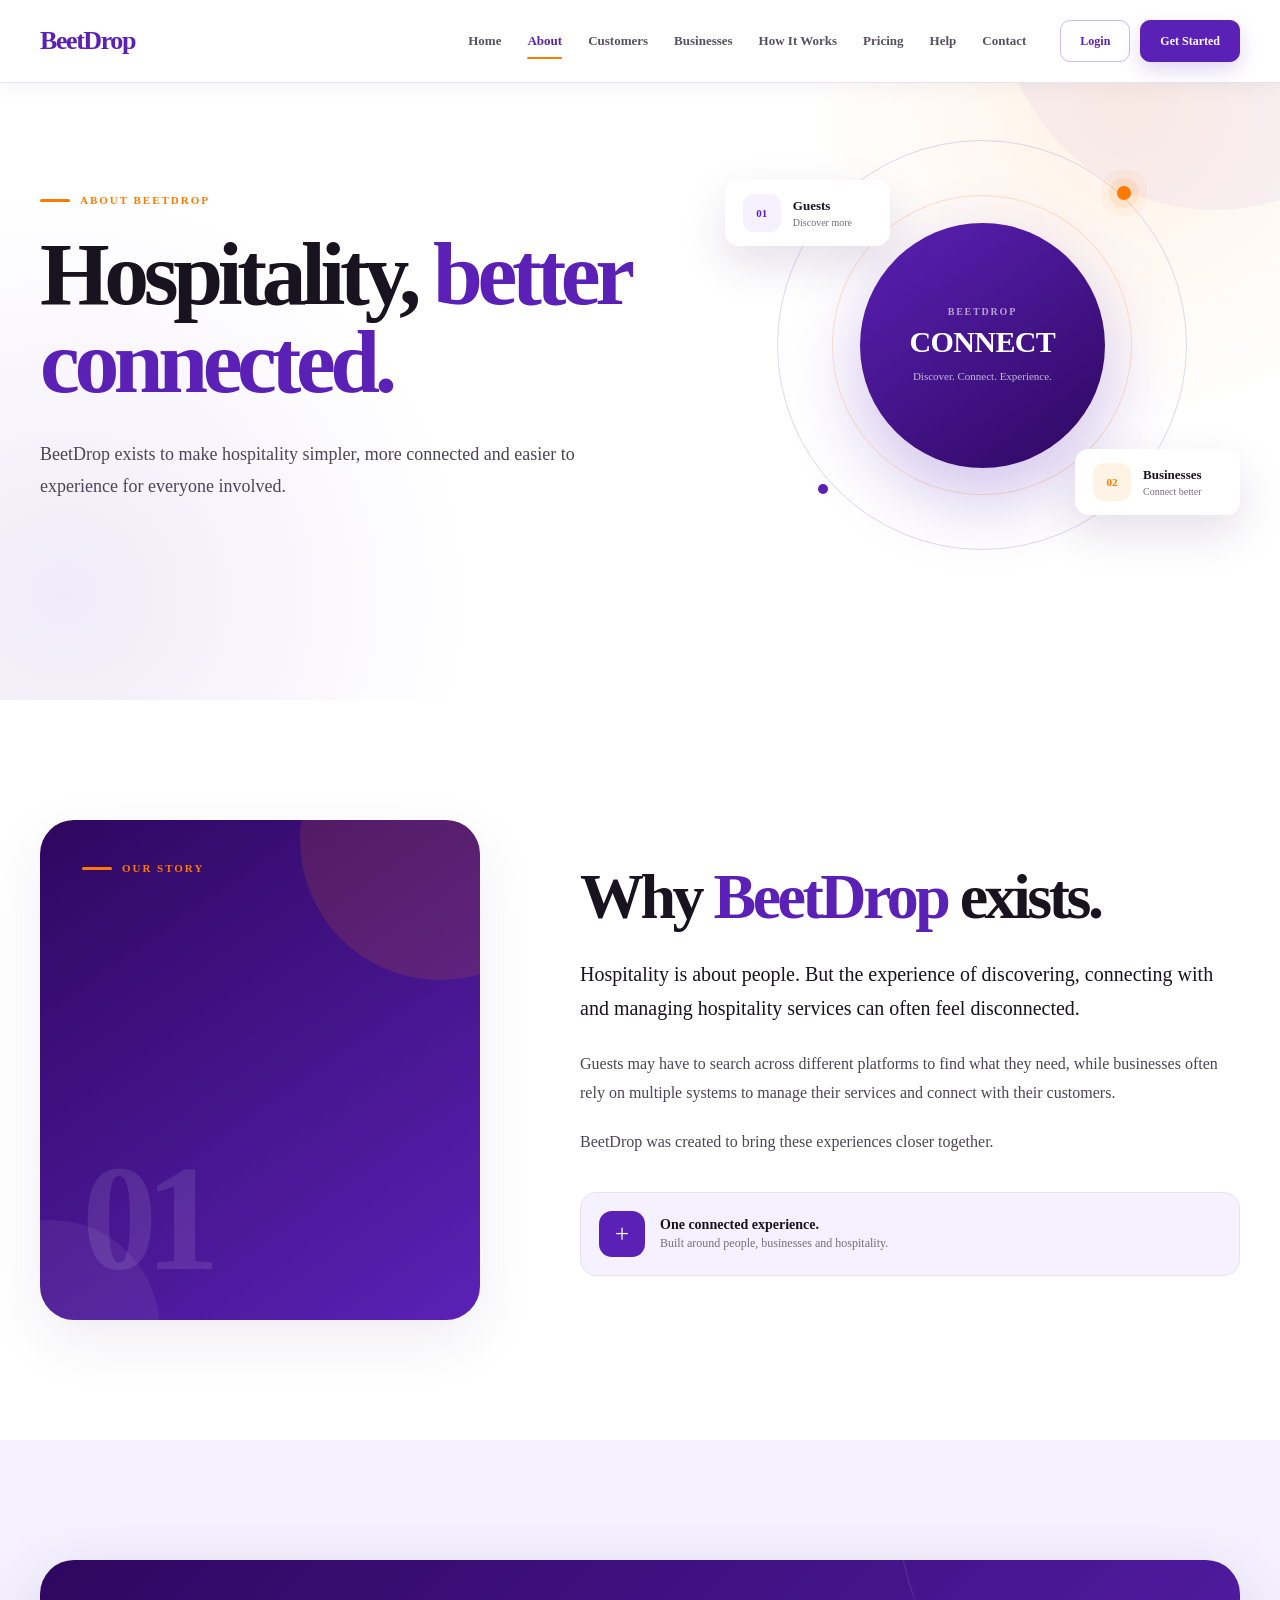
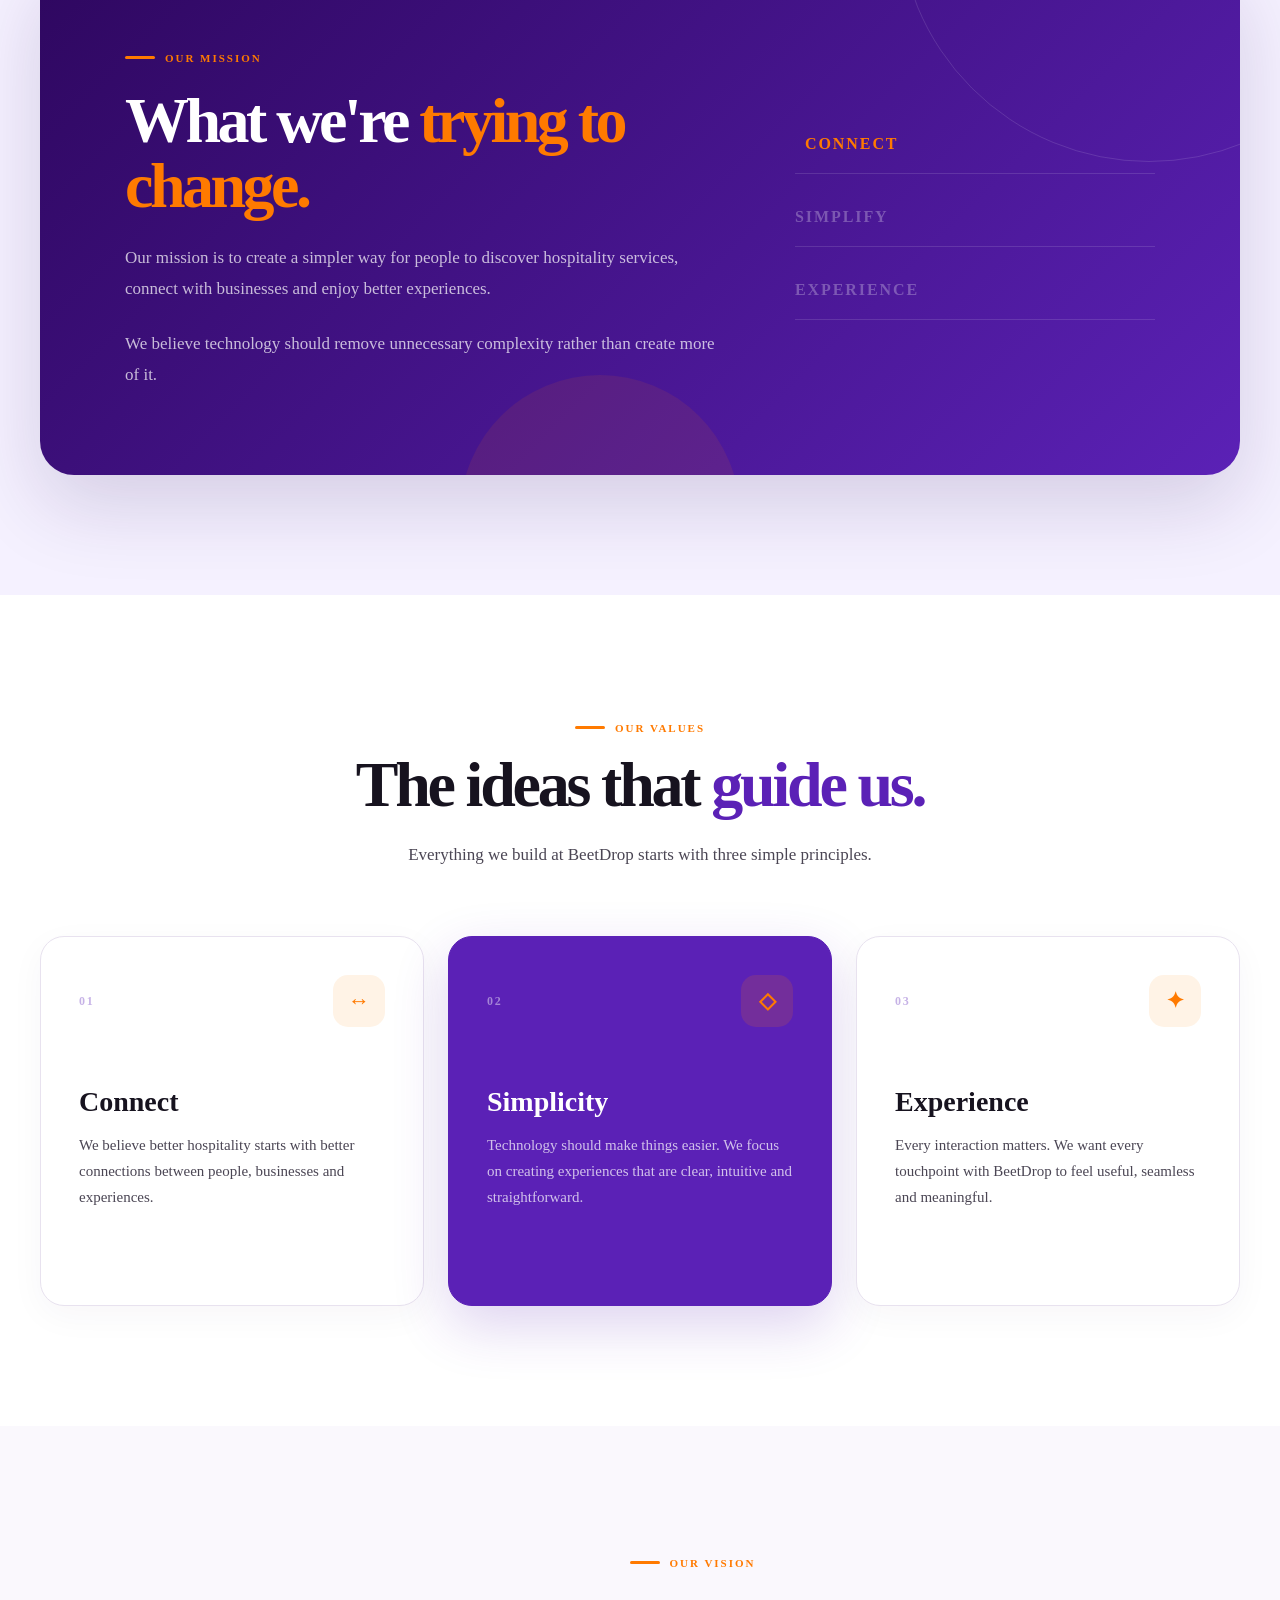
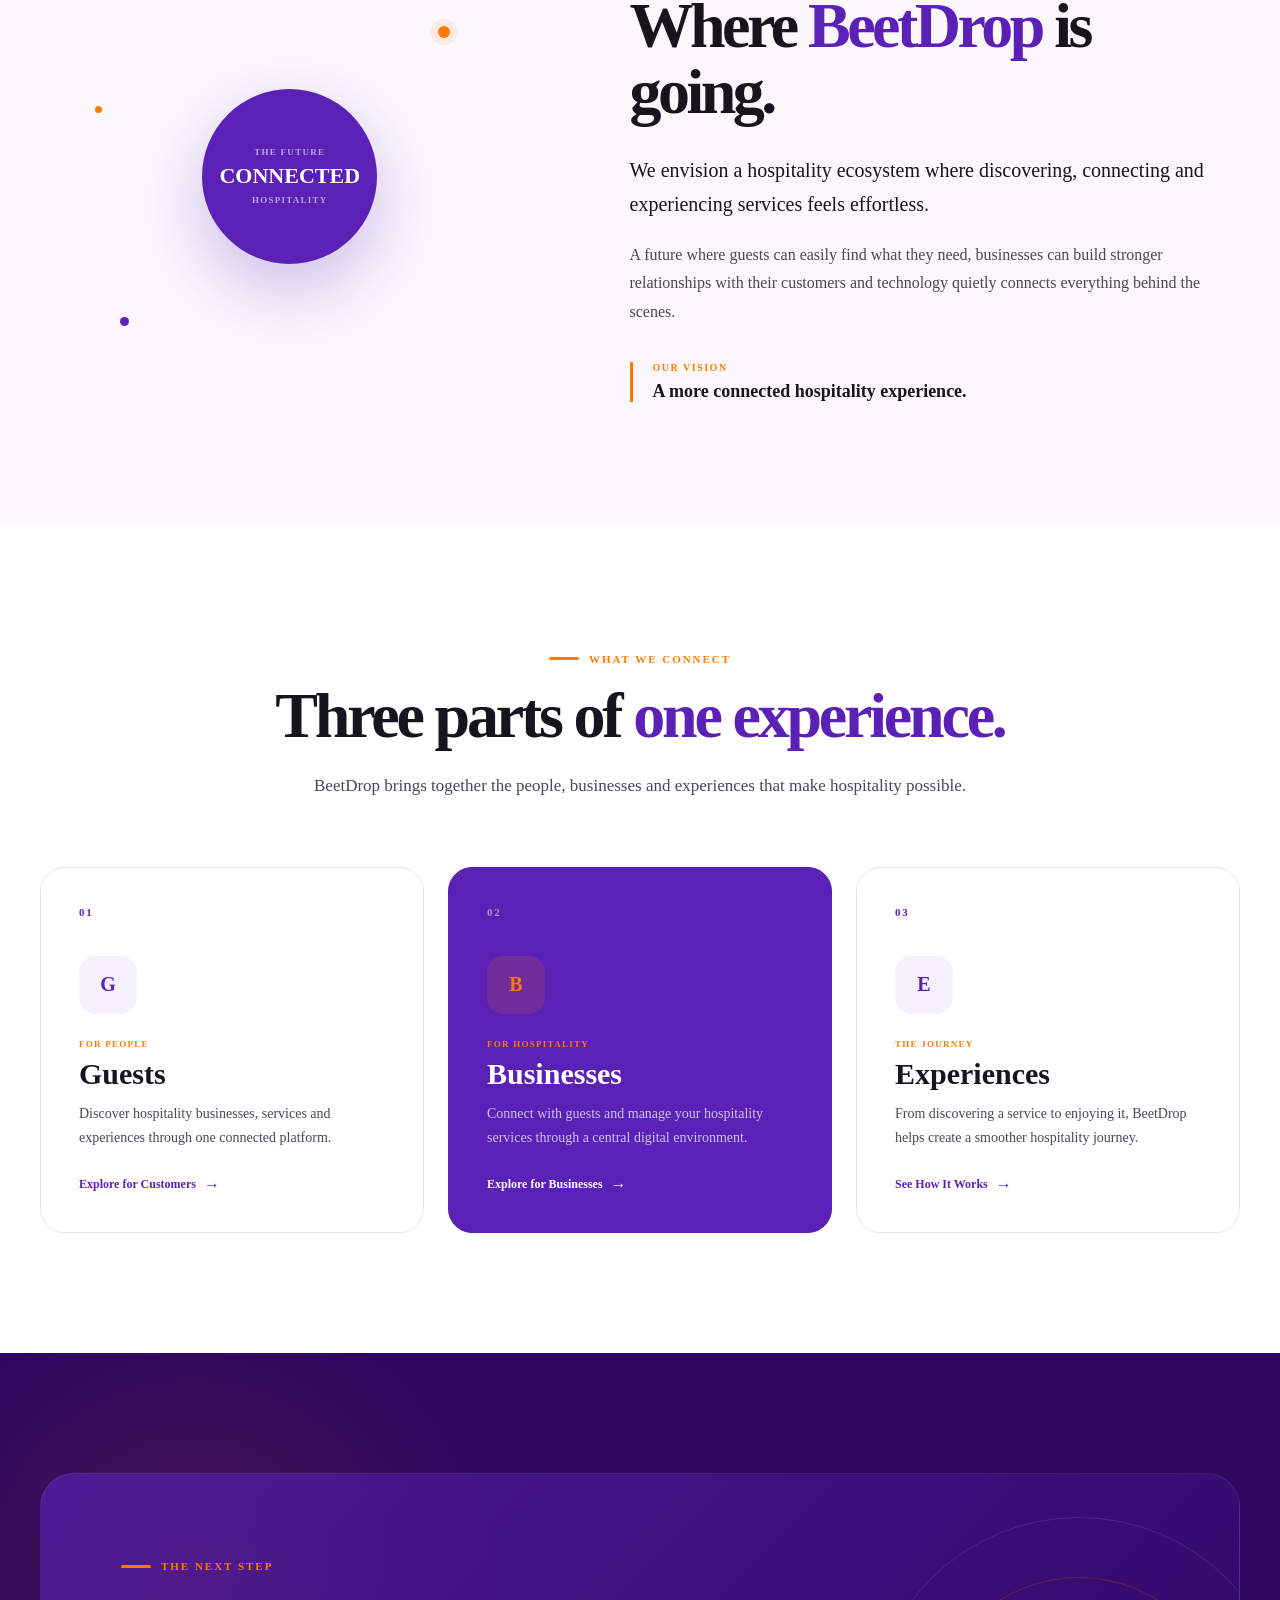
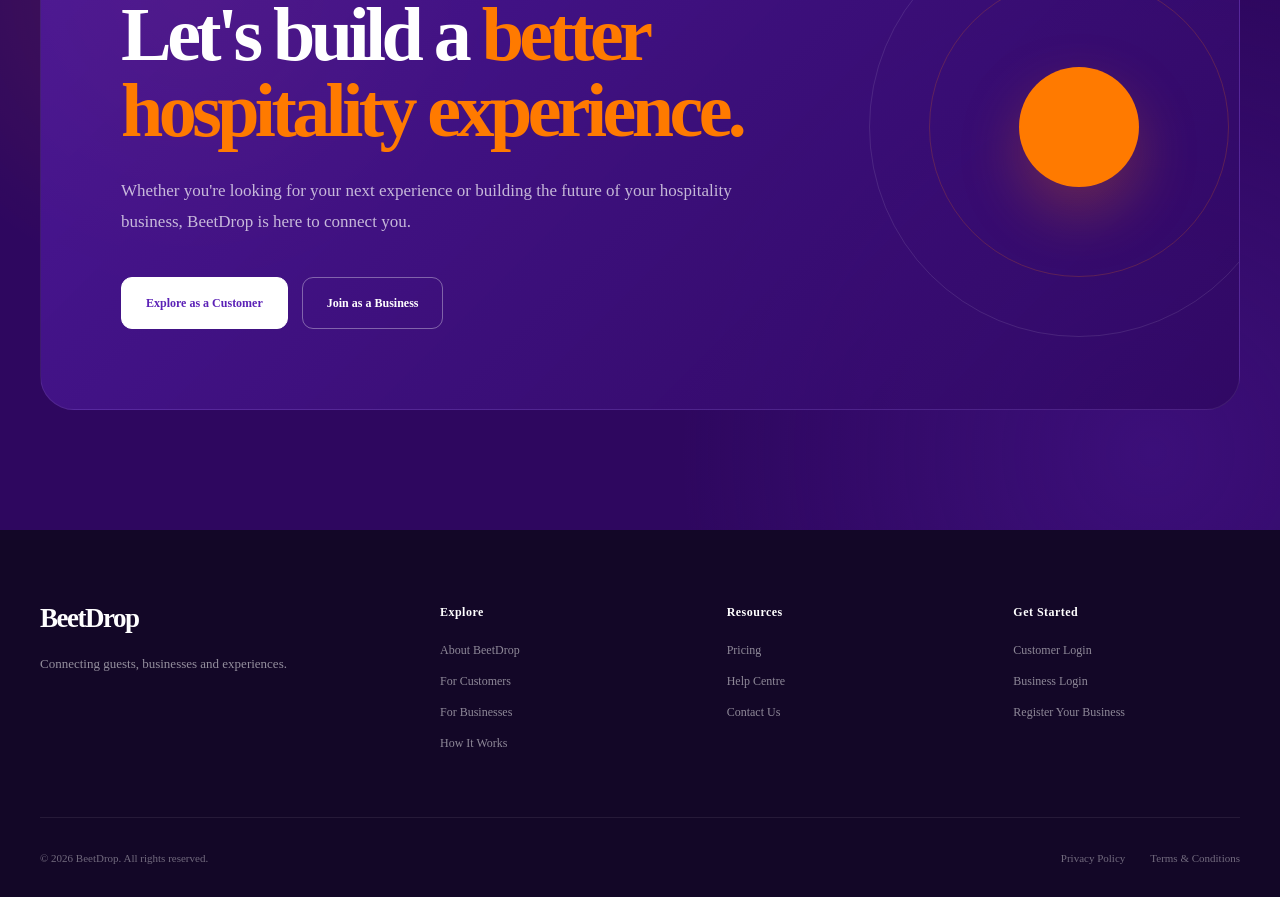
==== about.html @ 8d298163 "initial publishing" ====
<!DOCTYPE html>
<html lang="en">

<head>
    <meta charset="UTF-8">

    <meta name="viewport" content="width=device-width, initial-scale=1.0">

    <meta name="description"
        content="Learn about BeetDrop, our mission, our values and our vision for a better connected hospitality experience.">

    <meta name="keywords" content="BeetDrop, about BeetDrop, hospitality technology, hospitality platform">

    <meta name="author" content="BeetDrop">

    <title>About BeetDrop | Hospitality, Better Connected</title>

    <link rel="stylesheet" href="css/about.css">
    <link rel="stylesheet" href="css/responsive-about.css">
</head>


<body>

    <!-- =====================================================
         HEADER / NAVIGATION
    ====================================================== -->

    <header class="site-header">

        <div class="container nav-container">

            <a href="index.html" class="brand">
                <span class="brand-name">BeetDrop</span>
            </a>


            <button class="mobile-menu-toggle" id="mobileMenuToggle" aria-label="Toggle navigation menu"
                aria-expanded="false">

                <span></span>
                <span></span>
                <span></span>

            </button>


            <nav class="main-navigation" id="mainNavigation">

                <a href="index.html" class="nav-link">
                    Home
                </a>

                <a href="about.html" class="nav-link active">
                    About
                </a>

                <a href="customers.html" class="nav-link">
                    Customers
                </a>

                <a href="businesses.html" class="nav-link">
                    Businesses
                </a>

                <a href="how-it-works.html" class="nav-link">
                    How It Works
                </a>

                <a href="pricing.html" class="nav-link">
                    Pricing
                </a>

                <a href="help.html" class="nav-link">
                    Help
                </a>

                <a href="contact.html" class="nav-link">
                    Contact
                </a>


                <div class="nav-actions">

                    <a href="#" class="btn btn-outline">
                        Login
                    </a>

                    <a href="#" class="btn btn-primary">
                        Get Started
                    </a>

                </div>

            </nav>

        </div>

    </header>


    <main>


        <!-- =====================================================
             ABOUT HERO
        ====================================================== -->

        <section class="about-hero">

            <div class="container about-hero-container">

                <div class="about-hero-content">

                    <span class="eyebrow">
                        ABOUT BEETDROP
                    </span>

                    <h1>
                        Hospitality,
                        <span>better connected.</span>
                    </h1>

                    <p>
                        BeetDrop exists to make hospitality simpler,
                        more connected and easier to experience for
                        everyone involved.
                    </p>

                </div>


                <div class="about-hero-visual">

                    <div class="hero-orbit orbit-one"></div>

                    <div class="hero-orbit orbit-two"></div>

                    <div class="hero-center">

                        <span class="hero-center-label">
                            BEETDROP
                        </span>

                        <strong>
                            CONNECT
                        </strong>

                        <span>
                            Discover.
                            Connect.
                            Experience.
                        </span>

                    </div>


                    <div class="hero-floating-card hero-floating-card-one">

                        <span class="about-floating-number">
                            01
                        </span>

                        <div>
                            <strong>
                                Guests
                            </strong>

                            <span>
                                Discover more
                            </span>
                        </div>

                    </div>


                    <div class="hero-floating-card hero-floating-card-two">

                        <span class="about-floating-number orange">
                            02
                        </span>

                        <div>
                            <strong>
                                Businesses
                            </strong>

                            <span>
                                Connect better
                            </span>
                        </div>

                    </div>

                </div>

            </div>

        </section>


        <!-- =====================================================
             OUR STORY
        ====================================================== -->

        <section class="story-section section">

            <div class="container">

                <div class="story-layout">

                    <div class="section-label-block">

                        <span class="eyebrow">
                            OUR STORY
                        </span>

                        <span class="section-index">
                            01
                        </span>

                    </div>


                    <div class="story-content">

                        <h2>
                            Why
                            <span>BeetDrop</span>
                            exists.
                        </h2>

                        <p class="large-text">
                            Hospitality is about people.
                            But the experience of discovering,
                            connecting with and managing hospitality
                            services can often feel disconnected.
                        </p>

                        <p>
                            Guests may have to search across different
                            platforms to find what they need, while
                            businesses often rely on multiple systems
                            to manage their services and connect with
                            their customers.
                        </p>

                        <p>
                            BeetDrop was created to bring these
                            experiences closer together.
                        </p>

                        <div class="story-highlight">

                            <span class="highlight-icon">
                                +
                            </span>

                            <div>

                                <strong>
                                    One connected experience.
                                </strong>

                                <span>
                                    Built around people, businesses
                                    and hospitality.
                                </span>

                            </div>

                        </div>

                    </div>

                </div>

            </div>

        </section>


        <!-- =====================================================
             OUR MISSION
        ====================================================== -->

        <section class="mission-section section">

            <div class="container">

                <div class="mission-card">

                    <div class="mission-content">

                        <span class="eyebrow">
                            OUR MISSION
                        </span>

                        <h2>
                            What we're
                            <span>trying to change.</span>
                        </h2>

                        <p>
                            Our mission is to create a simpler way for
                            people to discover hospitality services,
                            connect with businesses and enjoy better
                            experiences.
                        </p>

                        <p>
                            We believe technology should remove
                            unnecessary complexity rather than create
                            more of it.
                        </p>

                    </div>


                    <div class="mission-side">

                        <div class="mission-word">
                            CONNECT
                        </div>

                        <div class="mission-word">
                            SIMPLIFY
                        </div>

                        <div class="mission-word">
                            EXPERIENCE
                        </div>

                    </div>

                </div>

            </div>

        </section>


        <!-- =====================================================
             OUR VALUES
        ====================================================== -->

        <section class="values-section section">

            <div class="container">

                <div class="section-heading centered">

                    <span class="eyebrow">
                        OUR VALUES
                    </span>

                    <h2>
                        The ideas that
                        <span>guide us.</span>
                    </h2>

                    <p>
                        Everything we build at BeetDrop starts with
                        three simple principles.
                    </p>

                </div>


                <div class="values-grid">


                    <!-- CONNECT -->

                    <article class="value-card">

                        <div class="value-top">

                            <span class="value-number">
                                01
                            </span>

                            <span class="value-icon">
                                ↔
                            </span>

                        </div>

                        <h3>
                            Connect
                        </h3>

                        <p>
                            We believe better hospitality starts with
                            better connections between people,
                            businesses and experiences.
                        </p>

                    </article>


                    <!-- SIMPLICITY -->

                    <article class="value-card featured">

                        <div class="value-top">

                            <span class="value-number">
                                02
                            </span>

                            <span class="value-icon">
                                ◇
                            </span>

                        </div>

                        <h3>
                            Simplicity
                        </h3>

                        <p>
                            Technology should make things easier.
                            We focus on creating experiences that are
                            clear, intuitive and straightforward.
                        </p>

                    </article>


                    <!-- EXPERIENCE -->

                    <article class="value-card">

                        <div class="value-top">

                            <span class="value-number">
                                03
                            </span>

                            <span class="value-icon">
                                ✦
                            </span>

                        </div>

                        <h3>
                            Experience
                        </h3>

                        <p>
                            Every interaction matters. We want every
                            touchpoint with BeetDrop to feel useful,
                            seamless and meaningful.
                        </p>

                    </article>

                </div>

            </div>

        </section>


        <!-- =====================================================
             OUR VISION
        ====================================================== -->

        <section class="vision-section section">

            <div class="container">

                <div class="vision-layout">

                    <div class="vision-visual">

                        <div class="vision-circle">

                            <span>
                                THE FUTURE
                            </span>

                            <strong>
                                CONNECTED
                            </strong>

                            <span>
                                HOSPITALITY
                            </span>

                        </div>

                        <div class="vision-dot vision-dot-one"></div>
                        <div class="vision-dot vision-dot-two"></div>
                        <div class="vision-dot vision-dot-three"></div>

                    </div>


                    <div class="vision-content">

                        <span class="eyebrow">
                            OUR VISION
                        </span>

                        <h2>
                            Where
                            <span>BeetDrop</span>
                            is going.
                        </h2>

                        <p class="large-text">
                            We envision a hospitality ecosystem where
                            discovering, connecting and experiencing
                            services feels effortless.
                        </p>

                        <p>
                            A future where guests can easily find what
                            they need, businesses can build stronger
                            relationships with their customers and
                            technology quietly connects everything
                            behind the scenes.
                        </p>

                        <div class="vision-statement">

                            <span>
                                OUR VISION
                            </span>

                            <strong>
                                A more connected
                                hospitality experience.
                            </strong>

                        </div>

                    </div>

                </div>

            </div>

        </section>


        <!-- =====================================================
             WHAT WE CONNECT
        ====================================================== -->

        <section class="connect-section section">

            <div class="container">

                <div class="section-heading centered">

                    <span class="eyebrow">
                        WHAT WE CONNECT
                    </span>

                    <h2>
                        Three parts of
                        <span>one experience.</span>
                    </h2>

                    <p>
                        BeetDrop brings together the people,
                        businesses and experiences that make
                        hospitality possible.
                    </p>

                </div>


                <div class="connect-grid">


                    <!-- GUESTS -->

                    <article class="connect-card">

                        <div class="connect-number">
                            01
                        </div>

                        <div class="connect-icon">
                            G
                        </div>

                        <span class="connect-label">
                            FOR PEOPLE
                        </span>

                        <h3>
                            Guests
                        </h3>

                        <p>
                            Discover hospitality businesses,
                            services and experiences through
                            one connected platform.
                        </p>

                        <a href="customers.html" class="text-link">
                            Explore for Customers
                            <span>→</span>
                        </a>

                    </article>


                    <!-- BUSINESSES -->

                    <article class="connect-card featured">

                        <div class="connect-number">
                            02
                        </div>

                        <div class="connect-icon orange">
                            B
                        </div>

                        <span class="connect-label">
                            FOR HOSPITALITY
                        </span>

                        <h3>
                            Businesses
                        </h3>

                        <p>
                            Connect with guests and manage your
                            hospitality services through a central
                            digital environment.
                        </p>

                        <a href="businesses.html" class="text-link">
                            Explore for Businesses
                            <span>→</span>
                        </a>

                    </article>


                    <!-- EXPERIENCES -->

                    <article class="connect-card">

                        <div class="connect-number">
                            03
                        </div>

                        <div class="connect-icon">
                            E
                        </div>

                        <span class="connect-label">
                            THE JOURNEY
                        </span>

                        <h3>
                            Experiences
                        </h3>

                        <p>
                            From discovering a service to enjoying
                            it, BeetDrop helps create a smoother
                            hospitality journey.
                        </p>

                        <a href="how-it-works.html" class="text-link">
                            See How It Works
                            <span>→</span>
                        </a>

                    </article>

                </div>

            </div>

        </section>


        <!-- =====================================================
             FINAL CTA
        ====================================================== -->

        <section class="about-final-cta section">

            <div class="container">

                <div class="final-cta-box">

                    <div class="final-cta-content">

                        <span class="eyebrow">
                            THE NEXT STEP
                        </span>

                        <h2>
                            Let's build a
                            <span>better hospitality experience.</span>
                        </h2>

                        <p>
                            Whether you're looking for your next
                            experience or building the future of your
                            hospitality business, BeetDrop is here
                            to connect you.
                        </p>

                        <div class="final-cta-actions">

                            <a href="customers.html" class="btn btn-light btn-large">
                                Explore as a Customer
                            </a>

                            <a href="businesses.html" class="btn btn-outline-light btn-large">
                                Join as a Business
                            </a>

                        </div>

                    </div>


                    <div class="final-cta-decoration">

                        <span class="decoration-circle circle-one"></span>
                        <span class="decoration-circle circle-two"></span>
                        <span class="decoration-circle circle-three"></span>

                    </div>

                </div>

            </div>

        </section>


    </main>


    <!-- =====================================================
         FOOTER
    ====================================================== -->

    <footer class="site-footer">

        <div class="container">

            <div class="footer-main">


                <div class="footer-brand">

                    <a href="index.html" class="brand">
                        <span class="brand-name">
                            BeetDrop
                        </span>
                    </a>

                    <p>
                        Connecting guests, businesses
                        and experiences.
                    </p>

                </div>


                <div class="footer-column">

                    <h4>
                        Explore
                    </h4>

                    <a href="about.html">
                        About BeetDrop
                    </a>

                    <a href="customers.html">
                        For Customers
                    </a>

                    <a href="businesses.html">
                        For Businesses
                    </a>

                    <a href="how-it-works.html">
                        How It Works
                    </a>

                </div>


                <div class="footer-column">

                    <h4>
                        Resources
                    </h4>

                    <a href="pricing.html">
                        Pricing
                    </a>

                    <a href="help.html">
                        Help Centre
                    </a>

                    <a href="contact.html">
                        Contact Us
                    </a>

                </div>


                <div class="footer-column">

                    <h4>
                        Get Started
                    </h4>

                    <a href="#">
                        Customer Login
                    </a>

                    <a href="#">
                        Business Login
                    </a>

                    <a href="businesses.html">
                        Register Your Business
                    </a>

                </div>

            </div>


            <div class="footer-bottom">

                <p>
                    © 2026 BeetDrop. All rights reserved.
                </p>

                <div class="footer-legal">

                    <a href="#">
                        Privacy Policy
                    </a>

                    <a href="#">
                        Terms & Conditions
                    </a>

                </div>

            </div>

        </div>

    </footer>


    <script src="js/main.js"></script>

</body>

</html>
---- css/about.css ----
/* =========================================================
   BEETDROP
   ABOUT PAGE
   COMPLETE PAGE STYLES
========================================================= */


/* =========================================================
   VARIABLES
========================================================= */

:root {
    --about-purple: #5b21b6;
    --about-purple-dark: #4c1d95;
    --about-purple-deep: #2e075f;
    --about-purple-light: #f5f1ff;

    --about-orange: #ff7a00;
    --about-orange-light: #fff3e6;

    --about-black: #17131f;
    --about-text: #4b4654;
    --about-muted: #746e7e;

    --about-white: #ffffff;
    --about-border: #e8e2ef;

    --about-radius: 24px;
    --about-radius-lg: 34px;

    --about-shadow:
        0 20px 60px rgba(45, 17, 87, 0.08);

    --about-shadow-hover:
        0 30px 80px rgba(45, 17, 87, 0.14);
}


/* =========================================================
   GLOBAL
========================================================= */

html {
    scroll-behavior: smooth;
}

body {
    margin: 0;
    background: var(--about-white);
    color: var(--about-black);
    font-family: inherit;
}

body,
body * {
    box-sizing: border-box;
}

main {
    overflow: hidden;
}

a {
    text-decoration: none;
}

p {
    margin-top: 0;
}


/* =========================================================
   CONTAINER
========================================================= */

.container {
    width: min(100% - 40px, 1200px);
    margin-inline: auto;
}


/* =========================================================
   NAVIGATION
========================================================= */

.site-header {
    position: relative;
    z-index: 1000;

    width: 100%;

    background: rgba(255, 255, 255, 0.96);

    border-bottom: 1px solid var(--about-border);

    box-shadow:
        0 4px 20px rgba(45, 17, 87, 0.04);
}

.nav-container {
    min-height: 82px;

    display: flex;
    align-items: center;
    justify-content: space-between;

    gap: 30px;
}


/* =========================================================
   BRAND
========================================================= */

.brand {
    display: inline-flex;
    align-items: center;

    flex-shrink: 0;

    color: var(--about-black);
}

.brand-name {
    color: var(--about-purple);

    font-size: 26px;
    font-weight: 900;

    line-height: 1;

    letter-spacing: -0.055em;
}


/* =========================================================
   MAIN NAVIGATION
========================================================= */
/* =========================================================
   FIXED NAVIGATION
========================================================= */

.site-header {
    position: fixed;

    top: 0;
    left: 0;
    right: 0;

    width: 100%;

    z-index: 1000;

    background: #ffffff;

    border-bottom: 1px solid var(--about-border);

    box-shadow:
        0 4px 20px rgba(45, 17, 87, 0.05);
}
.main-navigation {
    display: flex;
    align-items: center;

    gap: 26px;

    margin-left: auto;
}

.nav-link {
    position: relative;

    display: inline-flex;
    align-items: center;

    padding: 30px 0;

    color: #57515f;

    font-size: 13px;
    font-weight: 700;

    white-space: nowrap;

    transition:
        color 0.25s ease;
}

.nav-link::after {
    content: "";

    position: absolute;

    left: 0;
    right: 0;
    bottom: 20px;

    height: 2px;

    border-radius: 10px;

    background: var(--about-orange);

    transform: scaleX(0);
    transform-origin: center;

    transition:
        transform 0.25s ease;
}

.nav-link:hover {
    color: var(--about-purple);
}

.nav-link:hover::after,
.nav-link.active::after {
    transform: scaleX(1);
}

.nav-link.active {
    color: var(--about-purple);
}


/* =========================================================
   NAV ACTIONS
========================================================= */

.nav-actions {
    display: flex;
    align-items: center;

    gap: 10px;

    margin-left: 8px;
}

.nav-actions .btn {
    min-height: 42px;

    padding: 0 19px;

    border-radius: 10px;

    font-size: 12px;
    font-weight: 800;

    display: inline-flex;
    align-items: center;
    justify-content: center;

    transition:
        transform 0.25s ease,
        background 0.25s ease,
        border-color 0.25s ease,
        box-shadow 0.25s ease;
}


/* LOGIN */

.nav-actions .btn-outline {
    color: var(--about-purple);

    background: transparent;

    border: 1px solid rgba(91, 33, 182, 0.30);
}

.nav-actions .btn-outline:hover {
    color: var(--about-purple);

    background: var(--about-purple-light);

    border-color: var(--about-purple);

    transform: translateY(-2px);
}


/* GET STARTED */

.nav-actions .btn-primary {
    color: #ffffff;

    background: var(--about-purple);

    border: 1px solid var(--about-purple);

    box-shadow:
        0 8px 20px rgba(91, 33, 182, 0.18);
}

.nav-actions .btn-primary:hover {
    background: var(--about-purple-dark);

    transform: translateY(-2px);

    box-shadow:
        0 12px 25px rgba(91, 33, 182, 0.25);
}


/* =========================================================
   MOBILE MENU BUTTON
========================================================= */

.mobile-menu-toggle {
    display: none;

    width: 44px;
    height: 44px;

    padding: 0;

    border: 1px solid var(--about-border);
    border-radius: 10px;

    background: #ffffff;

    cursor: pointer;

    align-items: center;
    justify-content: center;

    flex-direction: column;

    gap: 5px;
}

.mobile-menu-toggle span {
    display: block;

    width: 20px;
    height: 2px;

    border-radius: 10px;

    background: var(--about-purple);

    transition:
        transform 0.25s ease,
        opacity 0.25s ease;
}


/* =========================================================
   HERO
========================================================= */

.about-hero {
    position: relative;

    min-height: 680px;

    display: flex;
    align-items: center;

    padding: 110px 0 120px;

    background:
        radial-gradient(
            circle at 88% 15%,
            rgba(255, 122, 0, 0.10),
            transparent 25%
        ),
        radial-gradient(
            circle at 5% 85%,
            rgba(91, 33, 182, 0.09),
            transparent 30%
        ),
        #ffffff;
}

.about-hero::before {
    content: "";

    position: absolute;

    width: 430px;
    height: 430px;

    top: -220px;
    right: -150px;

    border-radius: 50%;

    background:
        rgba(91, 33, 182, 0.045);
}

.about-hero-container {
    position: relative;
    z-index: 2;

    display: grid;

    grid-template-columns: 1.08fr 0.92fr;

    align-items: center;

    gap: 80px;
}

.about-hero-content {
    max-width: 720px;
}


/* =========================================================
   EYEBROW
========================================================= */

.eyebrow {
    display: inline-flex;
    align-items: center;

    gap: 10px;

    margin-bottom: 24px;

    color: var(--about-orange);

    font-size: 11px;
    font-weight: 900;

    letter-spacing: 0.18em;

    text-transform: uppercase;
}

.eyebrow::before {
    content: "";

    width: 30px;
    height: 3px;

    border-radius: 20px;

    background: var(--about-orange);
}


/* =========================================================
   HERO TITLE
========================================================= */

.about-hero h1 {
    margin: 0;

    max-width: 760px;

    color: var(--about-black);

    font-size: clamp(58px, 7vw, 92px);

    font-weight: 850;

    line-height: 0.98;

    letter-spacing: -0.06em;
}

.about-hero h1 span {
    display: inline;

    color: var(--about-purple);
}

.about-hero p {
    max-width: 650px;

    margin: 32px 0 0;

    color: var(--about-text);

    font-size: 18px;

    line-height: 1.8;
}


/* =========================================================
   HERO VISUAL
========================================================= */

.about-hero-visual {
    position: relative;

    min-height: 470px;

    display: flex;
    align-items: center;
    justify-content: center;
}


/* ORBITS */

.hero-orbit {
    position: absolute;

    border-radius: 50%;

    border: 1px solid rgba(91, 33, 182, 0.18);
}

.orbit-one {
    width: 410px;
    height: 410px;
}

.orbit-two {
    width: 300px;
    height: 300px;

    border-color: rgba(255, 122, 0, 0.20);

    transform: rotate(25deg);
}

.hero-orbit::before,
.hero-orbit::after {
    content: "";

    position: absolute;

    border-radius: 50%;
}

.orbit-one::before {
    width: 14px;
    height: 14px;

    top: 45px;
    right: 55px;

    background: var(--about-orange);

    box-shadow:
        0 0 0 8px rgba(255, 122, 0, 0.10),
        0 0 0 16px rgba(255, 122, 0, 0.05);
}

.orbit-one::after {
    width: 10px;
    height: 10px;

    bottom: 55px;
    left: 40px;

    background: var(--about-purple);
}


/* =========================================================
   HERO CENTER
========================================================= */

.hero-center {
    position: relative;
    z-index: 5;

    width: 245px;
    height: 245px;

    display: flex;
    flex-direction: column;

    align-items: center;
    justify-content: center;

    text-align: center;

    border-radius: 50%;

    background:
        linear-gradient(
            145deg,
            var(--about-purple),
            var(--about-purple-deep)
        );

    box-shadow:
        0 30px 75px rgba(91, 33, 182, 0.28);
}

.hero-center-label {
    margin-bottom: 9px;

    color: rgba(255, 255, 255, 0.60);

    font-size: 10px;
    font-weight: 900;

    letter-spacing: 0.18em;
}

.hero-center strong {
    color: #ffffff;

    font-size: 30px;

    line-height: 1.05;

    letter-spacing: -0.02em;
}

.hero-center > span:last-child {
    max-width: 150px;

    margin-top: 10px;

    color: rgba(255, 255, 255, 0.70);

    font-size: 11px;

    line-height: 1.5;
}


/* =========================================================
   HERO FLOATING CARDS
========================================================= */

.hero-floating-card {
    position: absolute;

    z-index: 8;

    display: flex;
    align-items: center;

    gap: 12px;

    padding: 13px 17px;

    min-width: 165px;

    border: 1px solid rgba(255, 255, 255, 0.9);

    border-radius: 14px;

    background: rgba(255, 255, 255, 0.95);

    box-shadow:
        0 18px 45px rgba(45, 17, 87, 0.13);

    backdrop-filter: blur(10px);
}

.hero-floating-card-one {
    top: 70px;
    left: 0;
}

.hero-floating-card-two {
    right: 0;
    bottom: 65px;
}

.about-floating-number {
    width: 38px;
    height: 38px;

    display: flex;
    align-items: center;
    justify-content: center;

    flex-shrink: 0;

    border-radius: 11px;

    background: var(--about-purple-light);

    color: var(--about-purple);

    font-size: 11px;
    font-weight: 900;
}

.about-floating-number.orange {
    background: var(--about-orange-light);

    color: var(--about-orange);
}

.hero-floating-card strong {
    display: block;

    color: var(--about-black);

    font-size: 13px;
}

.hero-floating-card div span {
    display: block;

    margin-top: 3px;

    color: var(--about-muted);

    font-size: 10px;
}


/* =========================================================
   SECTION BASE
========================================================= */

.section {
    position: relative;

    padding: 120px 0;
}


/* =========================================================
   STORY
========================================================= */

.story-section {
    background: #ffffff;
}

.story-layout {
    display: grid;

    grid-template-columns: 0.8fr 1.2fr;

    align-items: center;

    gap: 100px;
}

.section-label-block {
    position: relative;

    min-height: 500px;

    display: flex;
    flex-direction: column;

    justify-content: space-between;

    padding: 42px;

    border-radius: var(--about-radius-lg);

    background:
        linear-gradient(
            145deg,
            var(--about-purple-deep),
            var(--about-purple)
        );

    overflow: hidden;

    box-shadow: var(--about-shadow);
}

.section-label-block::before {
    content: "";

    position: absolute;

    width: 280px;
    height: 280px;

    top: -120px;
    right: -100px;

    border-radius: 50%;

    background:
        rgba(255, 122, 0, 0.13);
}

.section-label-block::after {
    content: "";

    position: absolute;

    width: 220px;
    height: 220px;

    bottom: -120px;
    left: -100px;

    border-radius: 50%;

    background:
        rgba(255, 255, 255, 0.06);
}

.section-label-block .eyebrow {
    position: relative;
    z-index: 2;

    color: var(--about-orange);
}

.section-index {
    position: relative;
    z-index: 2;

    color: rgba(255, 255, 255, 0.10);

    font-size: 150px;
    font-weight: 900;

    line-height: 0.8;

    letter-spacing: -0.08em;
}

.story-content {
    max-width: 680px;
}

.story-content h2 {
    margin: 0 0 28px;

    color: var(--about-black);

    font-size: clamp(44px, 5vw, 68px);

    font-weight: 850;

    line-height: 1.02;

    letter-spacing: -0.055em;
}

.story-content h2 span {
    color: var(--about-purple);
}

.story-content p {
    margin: 0 0 20px;

    color: var(--about-text);

    font-size: 16px;

    line-height: 1.8;
}

.story-content .large-text {
    margin-bottom: 25px;

    color: var(--about-black);

    font-size: 20px;

    line-height: 1.7;
}


/* =========================================================
   STORY HIGHLIGHT
========================================================= */

.story-highlight {
    display: flex;
    align-items: center;

    gap: 15px;

    margin-top: 35px;

    padding: 18px;

    border: 1px solid var(--about-border);

    border-radius: 16px;

    background: var(--about-purple-light);
}

.highlight-icon {
    width: 46px;
    height: 46px;

    display: flex;
    align-items: center;
    justify-content: center;

    flex-shrink: 0;

    border-radius: 13px;

    background: var(--about-purple);

    color: #ffffff;

    font-size: 25px;
}

.story-highlight strong {
    display: block;

    margin-bottom: 3px;

    color: var(--about-black);

    font-size: 14px;
}

.story-highlight div span {
    display: block;

    color: var(--about-muted);

    font-size: 12px;
}


/* =========================================================
   MISSION
========================================================= */

.mission-section {
    background: var(--about-purple-light);
}

.mission-card {
    position: relative;

    display: grid;

    grid-template-columns: 1.25fr 0.75fr;

    gap: 70px;

    padding: 85px;

    border-radius: var(--about-radius-lg);

    background:
        linear-gradient(
            135deg,
            var(--about-purple-deep),
            var(--about-purple)
        );

    overflow: hidden;

    box-shadow:
        0 30px 80px rgba(45, 17, 87, 0.16);
}

.mission-card::before {
    content: "";

    position: absolute;

    width: 500px;
    height: 500px;

    top: -300px;
    right: -160px;

    border-radius: 50%;

    border: 1px solid rgba(255, 255, 255, 0.12);
}

.mission-card::after {
    content: "";

    position: absolute;

    width: 280px;
    height: 280px;

    bottom: -180px;
    left: 35%;

    border-radius: 50%;

    background:
        rgba(255, 122, 0, 0.09);
}

.mission-content {
    position: relative;
    z-index: 2;
}

.mission-content .eyebrow {
    color: var(--about-orange);
}

.mission-content h2 {
    margin: 0;

    color: #ffffff;

    font-size: clamp(45px, 5vw, 68px);

    line-height: 1.02;

    letter-spacing: -0.055em;
}

.mission-content h2 span {
    color: var(--about-orange);
}

.mission-content p {
    max-width: 760px;

    margin: 25px 0 0;

    color: rgba(255, 255, 255, 0.72);

    font-size: 17px;

    line-height: 1.8;
}


/* =========================================================
   MISSION SIDE WORDS
========================================================= */

.mission-side {
    position: relative;
    z-index: 2;

    display: flex;
    flex-direction: column;

    justify-content: center;

    gap: 14px;
}

.mission-word {
    padding: 20px 0;

    border-bottom: 1px solid rgba(255, 255, 255, 0.12);

    color: rgba(255, 255, 255, 0.28);

    font-size: 16px;
    font-weight: 900;

    letter-spacing: 0.12em;

    transition:
        color 0.25s ease,
        padding-left 0.25s ease;
}

.mission-word:first-child,
.mission-word:hover {
    color: var(--about-orange);

    padding-left: 10px;
}


/* =========================================================
   VALUES
========================================================= */

.values-section {
    background: #ffffff;
}

.section-heading {
    max-width: 760px;

    margin-bottom: 65px;
}

.section-heading.centered {
    margin-inline: auto;

    text-align: center;
}

.section-heading .eyebrow {
    margin-bottom: 18px;
}

.section-heading h2 {
    margin: 0;

    color: var(--about-black);

    font-size: clamp(44px, 5vw, 64px);

    line-height: 1.04;

    letter-spacing: -0.05em;
}

.section-heading h2 span {
    color: var(--about-purple);
}

.section-heading p {
    max-width: 680px;

    margin: 22px auto 0;

    color: var(--about-text);

    font-size: 17px;

    line-height: 1.8;
}


/* =========================================================
   VALUES GRID
========================================================= */

.values-grid {
    display: grid;

    grid-template-columns: repeat(3, 1fr);

    gap: 24px;
}

.value-card {
    position: relative;

    min-height: 370px;

    padding: 38px;

    border: 1px solid var(--about-border);

    border-radius: var(--about-radius);

    background: #ffffff;

    overflow: hidden;

    box-shadow:
        0 10px 35px rgba(45, 17, 87, 0.04);

    transition:
        transform 0.3s ease,
        box-shadow 0.3s ease,
        border-color 0.3s ease;
}

.value-card:hover {
    transform: translateY(-8px);

    border-color:
        rgba(91, 33, 182, 0.18);

    box-shadow:
        var(--about-shadow-hover);
}

.value-card.featured {
    background: var(--about-purple);

    border-color: var(--about-purple);

    box-shadow:
        0 20px 55px rgba(91, 33, 182, 0.20);
}

.value-top {
    display: flex;
    align-items: center;
    justify-content: space-between;
}

.value-number {
    color: rgba(91, 33, 182, 0.35);

    font-size: 12px;
    font-weight: 900;

    letter-spacing: 0.14em;
}

.value-card.featured .value-number {
    color: rgba(255, 255, 255, 0.45);
}

.value-icon {
    width: 52px;
    height: 52px;

    display: flex;
    align-items: center;
    justify-content: center;

    border-radius: 15px;

    background: var(--about-orange-light);

    color: var(--about-orange);

    font-size: 22px;
    font-weight: 900;
}

.value-card.featured .value-icon {
    background: rgba(255, 122, 0, 0.15);
}

.value-card h3 {
    margin: 60px 0 14px;

    color: var(--about-black);

    font-size: 28px;

    line-height: 1.1;
}

.value-card.featured h3 {
    color: #ffffff;
}

.value-card p {
    margin: 0;

    color: var(--about-text);

    font-size: 15px;

    line-height: 1.75;
}

.value-card.featured p {
    color: rgba(255, 255, 255, 0.72);
}


/* =========================================================
   VISION
========================================================= */

.vision-section {
    background: #faf8fd;
}

.vision-layout {
    display: grid;

    grid-template-columns: 0.9fr 1.1fr;

    align-items: center;

    gap: 90px;
}

.vision-visual {
    position: relative;

    min-height: 460px;

    display: flex;
    align-items: center;
    justify-content: center;
}

.vision-circle {
    position: relative;
    z-index: 4;

    width: 175px;
    height: 175px;

    display: flex;
    flex-direction: column;

    align-items: center;
    justify-content: center;

    text-align: center;

    border-radius: 50%;

    background: var(--about-purple);

    box-shadow:
        0 25px 70px rgba(91, 33, 182, 0.28);
}

.vision-circle span {
    color: rgba(255, 255, 255, 0.60);

    font-size: 9px;
    font-weight: 900;

    letter-spacing: 0.14em;
}

.vision-circle strong {
    margin: 8px 0;

    color: #ffffff;

    font-size: 22px;

    line-height: 1;
}

.vision-dot {
    position: absolute;

    width: 12px;
    height: 12px;

    border-radius: 50%;

    background: var(--about-orange);

    box-shadow:
        0 0 0 7px rgba(255, 122, 0, 0.10);
}

.vision-dot-one {
    top: 80px;
    right: 90px;
}

.vision-dot-two {
    bottom: 80px;
    left: 80px;

    width: 9px;
    height: 9px;

    background: var(--about-purple);

    box-shadow: none;
}

.vision-dot-three {
    top: 160px;
    left: 55px;

    width: 7px;
    height: 7px;

    background: var(--about-orange);

    box-shadow: none;
}

.vision-content {
    max-width: 680px;
}

.vision-content h2 {
    margin: 0;

    color: var(--about-black);

    font-size: clamp(44px, 5vw, 68px);

    line-height: 1.03;

    letter-spacing: -0.055em;
}

.vision-content h2 span {
    color: var(--about-purple);
}

.vision-content .large-text {
    margin-top: 28px;

    color: var(--about-black);

    font-size: 20px;

    line-height: 1.7;
}

.vision-content p {
    color: var(--about-text);

    font-size: 16px;

    line-height: 1.8;
}

.vision-statement {
    display: flex;
    flex-direction: column;

    gap: 8px;

    margin-top: 35px;

    padding-left: 20px;

    border-left: 3px solid var(--about-orange);
}

.vision-statement span {
    color: var(--about-orange);

    font-size: 10px;
    font-weight: 900;

    letter-spacing: 0.15em;
}

.vision-statement strong {
    color: var(--about-black);

    font-size: 18px;
}


/* =========================================================
   WHAT WE CONNECT
========================================================= */

.connect-section {
    background: #ffffff;
}

.connect-grid {
    display: grid;

    grid-template-columns: repeat(3, 1fr);

    gap: 24px;
}

.connect-card {
    position: relative;

    min-height: 355px;

    display: flex;
    flex-direction: column;

    padding: 38px;

    border: 1px solid var(--about-border);

    border-radius: var(--about-radius);

    background: #ffffff;

    overflow: hidden;

    transition:
        transform 0.3s ease,
        box-shadow 0.3s ease;
}

.connect-card:hover {
    transform: translateY(-8px);

    box-shadow: var(--about-shadow-hover);
}

.connect-card.featured {
    background: var(--about-purple);

    border-color: var(--about-purple);
}

.connect-number {
    color: var(--about-purple);

    font-size: 11px;
    font-weight: 900;

    letter-spacing: 0.15em;
}

.connect-card.featured .connect-number {
    color: rgba(255, 255, 255, 0.50);
}

.connect-icon {
    width: 58px;
    height: 58px;

    display: flex;
    align-items: center;
    justify-content: center;

    margin-top: 38px;
    margin-bottom: 25px;

    border-radius: 16px;

    background: var(--about-purple-light);

    color: var(--about-purple);

    font-size: 20px;
    font-weight: 900;
}

.connect-icon.orange {
    background: rgba(255, 122, 0, 0.14);

    color: var(--about-orange);
}

.connect-label {
    margin-bottom: 8px;

    color: var(--about-orange);

    font-size: 9px;
    font-weight: 900;

    letter-spacing: 0.14em;
}

.connect-card h3 {
    margin: 0 0 12px;

    color: var(--about-black);

    font-size: 30px;

    line-height: 1.1;
}

.connect-card.featured h3 {
    color: #ffffff;
}

.connect-card p {
    margin: 0;

    color: var(--about-text);

    font-size: 14px;

    line-height: 1.75;
}

.connect-card.featured p {
    color: rgba(255, 255, 255, 0.72);
}

.text-link {
    display: inline-flex;
    align-items: center;

    gap: 8px;

    margin-top: auto;
    padding-top: 25px;

    color: var(--about-purple);

    font-size: 12px;
    font-weight: 800;

    transition:
        gap 0.25s ease,
        color 0.25s ease;
}

.text-link span {
    font-size: 16px;
}

.text-link:hover {
    gap: 13px;

    color: var(--about-orange);
}

.connect-card.featured .text-link {
    color: #ffffff;
}

.connect-card.featured .text-link:hover {
    color: var(--about-orange);
}


/* =========================================================
   FINAL CTA
========================================================= */

.about-final-cta {
    padding: 120px 0;

    background:
        radial-gradient(
            circle at 15% 30%,
            rgba(255, 122, 0, 0.12),
            transparent 25%
        ),
        radial-gradient(
            circle at 90% 90%,
            rgba(91, 33, 182, 0.30),
            transparent 35%
        ),
        var(--about-purple-deep);
}

.final-cta-box {
    position: relative;

    min-height: 470px;

    display: flex;
    align-items: center;

    padding: 80px;

    border-radius: var(--about-radius-lg);

    background:
        linear-gradient(
            135deg,
            rgba(91, 33, 182, 0.65),
            rgba(46, 7, 95, 0.75)
        );

    border: 1px solid rgba(255, 255, 255, 0.08);

    overflow: hidden;
}

.final-cta-content {
    position: relative;
    z-index: 3;

    max-width: 800px;
}

.final-cta-content .eyebrow {
    color: var(--about-orange);
}

.final-cta-content h2 {
    margin: 0;

    color: #ffffff;

    font-size: clamp(48px, 6vw, 76px);

    line-height: 1;

    letter-spacing: -0.06em;
}

.final-cta-content h2 span {
    color: var(--about-orange);
}

.final-cta-content p {
    max-width: 650px;

    margin: 28px 0 0;

    color: rgba(255, 255, 255, 0.70);

    font-size: 17px;

    line-height: 1.8;
}

.final-cta-actions {
    display: flex;
    align-items: center;

    gap: 14px;

    margin-top: 40px;
}


/* CTA BUTTONS */

.btn-large {
    min-height: 52px;

    padding: 0 24px;

    border-radius: 11px;

    display: inline-flex;
    align-items: center;
    justify-content: center;

    font-size: 12px;
    font-weight: 800;

    transition:
        transform 0.25s ease,
        box-shadow 0.25s ease,
        background 0.25s ease;
}

.btn-light {
    color: var(--about-purple);

    background: #ffffff;

    border: 1px solid #ffffff;
}

.btn-light:hover {
    transform: translateY(-3px);

    box-shadow:
        0 12px 30px rgba(0, 0, 0, 0.18);
}

.btn-outline-light {
    color: #ffffff;

    background: transparent;

    border: 1px solid rgba(255, 255, 255, 0.35);
}

.btn-outline-light:hover {
    color: var(--about-purple);

    background: #ffffff;

    border-color: #ffffff;

    transform: translateY(-3px);
}


/* =========================================================
   CTA DECORATION
========================================================= */

.final-cta-decoration {
    position: absolute;

    width: 450px;
    height: 450px;

    right: -80px;
    top: 50%;

    transform: translateY(-50%);
}

.decoration-circle {
    position: absolute;

    border-radius: 50%;

    border: 1px solid rgba(255, 255, 255, 0.10);
}

.circle-one {
    width: 420px;
    height: 420px;

    top: 0;
    left: 0;
}

.circle-two {
    width: 300px;
    height: 300px;

    top: 60px;
    left: 60px;

    border-color:
        rgba(255, 122, 0, 0.20);
}

.circle-three {
    width: 120px;
    height: 120px;

    top: 150px;
    left: 150px;

    background: var(--about-orange);

    border: none;

    box-shadow:
        0 25px 60px rgba(255, 122, 0, 0.25);
}


/* =========================================================
   FOOTER
========================================================= */

.site-footer {
    position: relative;

    background: #130727;

    color: #ffffff;
}

.site-footer .container {
    position: relative;
    z-index: 2;
}

.footer-main {
    display: grid;

    grid-template-columns: 1.5fr repeat(3, 1fr);

    gap: 60px;

    padding: 75px 0 65px;
}


/* FOOTER BRAND */

.footer-brand {
    max-width: 300px;
}

.footer-brand .brand {
    display: inline-flex;

    margin-bottom: 20px;
}

.footer-brand .brand-name {
    color: #ffffff;

    font-size: 27px;
}

.footer-brand p {
    max-width: 260px;

    margin: 0;

    color: rgba(255, 255, 255, 0.55);

    font-size: 13px;

    line-height: 1.8;
}


/* FOOTER COLUMNS */

.footer-column {
    display: flex;
    flex-direction: column;

    gap: 13px;
}

.footer-column h4 {
    margin: 0 0 8px;

    color: #ffffff;

    font-size: 12px;
    font-weight: 800;

    letter-spacing: 0.04em;
}

.footer-column a {
    width: fit-content;

    color: rgba(255, 255, 255, 0.52);

    font-size: 12px;

    line-height: 1.5;

    transition:
        color 0.25s ease,
        transform 0.25s ease;
}

.footer-column a:hover {
    color: var(--about-orange);

    transform: translateX(3px);
}


/* =========================================================
   FOOTER BOTTOM
========================================================= */

.footer-bottom {
    min-height: 80px;

    display: flex;
    align-items: center;
    justify-content: space-between;

    gap: 25px;

    padding: 22px 0;

    border-top: 1px solid rgba(255, 255, 255, 0.08);
}

.footer-bottom p {
    margin: 0;

    color: rgba(255, 255, 255, 0.40);

    font-size: 11px;
}

.footer-legal {
    display: flex;
    align-items: center;

    gap: 25px;
}

.footer-legal a {
    color: rgba(255, 255, 255, 0.40);

    font-size: 11px;

    transition:
        color 0.25s ease;
}

.footer-legal a:hover {
    color: var(--about-orange);
}


/* =========================================================
   TABLET
========================================================= */

@media (max-width: 1100px) {

    .container {
        width: min(100% - 40px, 1100px);
    }

    .main-navigation {
        gap: 17px;
    }

    .nav-link {
        font-size: 11px;
    }

    .nav-actions .btn {
        padding: 0 14px;
    }

    .about-hero-container {
        gap: 50px;
    }

    .about-hero h1 {
        font-size: clamp(54px, 7vw, 78px);
    }

    .story-layout,
    .vision-layout {
        gap: 60px;
    }

    .mission-card {
        padding: 65px;
    }

    .footer-main {
        grid-template-columns: 1.3fr repeat(3, 1fr);

        gap: 35px;
    }
}


/* =========================================================
   MOBILE NAVIGATION / TABLET
========================================================= */

@media (max-width: 900px) {

    .container {
        width: min(100% - 36px, 760px);
    }

    /* NAVIGATION */

    .nav-container {
        min-height: 74px;
    }

    .mobile-menu-toggle {
        display: flex;
    }

    .main-navigation {
        position: absolute;

        top: 74px;
        left: 0;
        right: 0;

        display: none;

        flex-direction: column;
        align-items: stretch;

        gap: 0;

        margin: 0;

        padding: 20px;

        background: #ffffff;

        border-bottom: 1px solid var(--about-border);

        box-shadow:
            0 20px 35px rgba(45, 17, 87, 0.10);
    }

    .main-navigation.open {
        display: flex;
    }

    .nav-link {
        width: 100%;

        padding: 13px 0;

        font-size: 13px;
    }

    .nav-link::after {
        display: none;
    }

    .nav-link.active {
        color: var(--about-purple);
    }

    .nav-actions {
        width: 100%;

        display: grid;
        grid-template-columns: 1fr 1fr;

        gap: 10px;

        margin: 12px 0 0;
        padding-top: 15px;

        border-top: 1px solid var(--about-border);
    }

    .nav-actions .btn {
        width: 100%;
    }


    /* HERO */

    .about-hero {
        min-height: auto;

        padding: 90px 0;
    }

    .about-hero-container {
        grid-template-columns: 1fr;

        gap: 65px;
    }

    .about-hero-content {
        max-width: 750px;
    }

    .about-hero-visual {
        min-height: 420px;
    }


    /* STORY */

    .story-layout {
        grid-template-columns: 1fr;

        gap: 55px;
    }

    .section-label-block {
        min-height: 360px;
    }


    /* MISSION */

    .mission-card {
        grid-template-columns: 1fr;

        gap: 45px;

        padding: 60px;
    }

    .mission-side {
        max-width: 500px;
    }


    /* VALUES */

    .values-grid {
        grid-template-columns: 1fr;
    }

    .value-card {
        min-height: 300px;
    }


    /* VISION */

    .vision-layout {
        grid-template-columns: 1fr;

        gap: 55px;
    }

    .vision-content {
        max-width: 700px;
    }


    /* CONNECT */

    .connect-grid {
        grid-template-columns: 1fr;
    }

    .connect-card {
        min-height: 300px;
    }


    /* CTA */

    .final-cta-box {
        min-height: auto;

        padding: 65px;
    }

    .final-cta-decoration {
        opacity: 0.45;
    }


    /* FOOTER */

    .footer-main {
        grid-template-columns: repeat(2, 1fr);

        gap: 45px 35px;
    }

    .footer-brand {
        grid-column: 1 / -1;

        max-width: 400px;
    }
}


/* =========================================================
   MOBILE
========================================================= */

@media (max-width: 650px) {

    .container {
        width: min(100% - 30px, 100%);
    }

    .section {
        padding: 75px 0;
    }


    /* NAV */

    .nav-container {
        min-height: 70px;
    }

    .main-navigation {
        top: 70px;
    }

    .brand-name {
        font-size: 24px;
    }

    .nav-actions {
        grid-template-columns: 1fr;
    }


    /* HERO */

    .about-hero {
        padding: 75px 0 80px;
    }

    .about-hero h1 {
        font-size: clamp(46px, 14vw, 65px);

        letter-spacing: -0.055em;
    }

    .about-hero p {
        margin-top: 24px;

        font-size: 16px;
    }

    .about-hero-visual {
        min-height: 330px;
    }

    .orbit-one {
        width: 290px;
        height: 290px;
    }

    .orbit-two {
        width: 220px;
        height: 220px;
    }

    .hero-center {
        width: 190px;
        height: 190px;
    }

    .hero-center strong {
        font-size: 23px;
    }

    .hero-floating-card {
        min-width: 140px;

        padding: 10px 12px;
    }

    .hero-floating-card-one {
        top: 25px;
        left: -5px;
    }

    .hero-floating-card-two {
        right: -5px;
        bottom: 25px;
    }

    .about-floating-number {
        width: 32px;
        height: 32px;
    }


    /* SECTION HEADINGS */

    .section-heading {
        margin-bottom: 45px;
    }

    .section-heading h2,
    .story-content h2,
    .vision-content h2 {
        font-size: 42px;
    }


    /* STORY */

    .section-label-block {
        min-height: 330px;

        padding: 30px;
    }

    .section-index {
        font-size: 100px;
    }

    .story-content .large-text {
        font-size: 18px;
    }

    .story-content p {
        font-size: 15px;
    }

    .story-highlight {
        align-items: flex-start;
    }


    /* MISSION */

    .mission-card {
        padding: 45px 30px;

        border-radius: 25px;
    }

    .mission-content h2 {
        font-size: 42px;
    }

    .mission-content p {
        font-size: 16px;
    }


    /* VALUES */

    .value-card {
        min-height: auto;

        padding: 30px;
    }

    .value-card h3 {
        margin-top: 45px;
    }


    /* VISION */

    .vision-visual {
        min-height: 330px;
    }

    .vision-circle {
        width: 145px;
        height: 145px;
    }

    .vision-circle strong {
        font-size: 19px;
    }

    .vision-dot-one {
        right: 60px;
    }


    /* CONNECT */

    .connect-card {
        min-height: auto;

        padding: 30px;
    }

    .connect-icon {
        margin-top: 30px;
    }


    /* CTA */

    .about-final-cta {
        padding: 75px 0;
    }

    .final-cta-box {
        padding: 45px 30px;

        border-radius: 25px;
    }

    .final-cta-content h2 {
        font-size: 45px;
    }

    .final-cta-content p {
        font-size: 16px;
    }

    .final-cta-actions {
        flex-direction: column;

        align-items: stretch;
    }

    .final-cta-actions .btn {
        width: 100%;
    }

    .final-cta-decoration {
        width: 300px;
        height: 300px;

        right: -120px;

        opacity: 0.25;
    }

    .circle-one {
        width: 300px;
        height: 300px;
    }

    .circle-two {
        width: 210px;
        height: 210px;

        top: 45px;
        left: 45px;
    }

    .circle-three {
        width: 90px;
        height: 90px;

        top: 105px;
        left: 105px;
    }


    /* FOOTER */

    .footer-main {
        grid-template-columns: 1fr 1fr;

        gap: 40px 25px;

        padding: 55px 0;
    }

    .footer-brand {
        grid-column: 1 / -1;
    }

    .footer-bottom {
        flex-direction: column;

        align-items: flex-start;

        gap: 15px;
    }

    .footer-legal {
        flex-direction: column;

        align-items: flex-start;

        gap: 8px;
    }
}


/* =========================================================
   SMALL MOBILE
========================================================= */

@media (max-width: 420px) {

    .container {
        width: min(100% - 26px, 100%);
    }

    .about-hero h1 {
        font-size: 45px;
    }

    .about-hero-visual {
        min-height: 290px;
    }

    .orbit-one {
        width: 250px;
        height: 250px;
    }

    .orbit-two {
        width: 190px;
        height: 190px;
    }

    .hero-center {
        width: 165px;
        height: 165px;
    }

    .hero-center strong {
        font-size: 20px;
    }

    .hero-center > span:last-child {
        font-size: 9px;
    }

    .hero-floating-card {
        min-width: auto;

        padding: 9px 10px;

        gap: 8px;
    }

    .hero-floating-card-one {
        left: -2px;
    }

    .hero-floating-card-two {
        right: -2px;
    }

    .hero-floating-card strong {
        font-size: 11px;
    }

    .hero-floating-card div span {
        font-size: 9px;
    }


    .section-heading h2,
    .story-content h2,
    .vision-content h2 {
        font-size: 38px;
    }

    .mission-content h2 {
        font-size: 38px;
    }

    .value-card h3,
    .connect-card h3 {
        font-size: 25px;
    }

    .final-cta-content h2 {
        font-size: 40px;
    }

    .final-cta-box {
        padding: 40px 25px;
    }

    .footer-main {
        grid-template-columns: 1fr;
    }
}
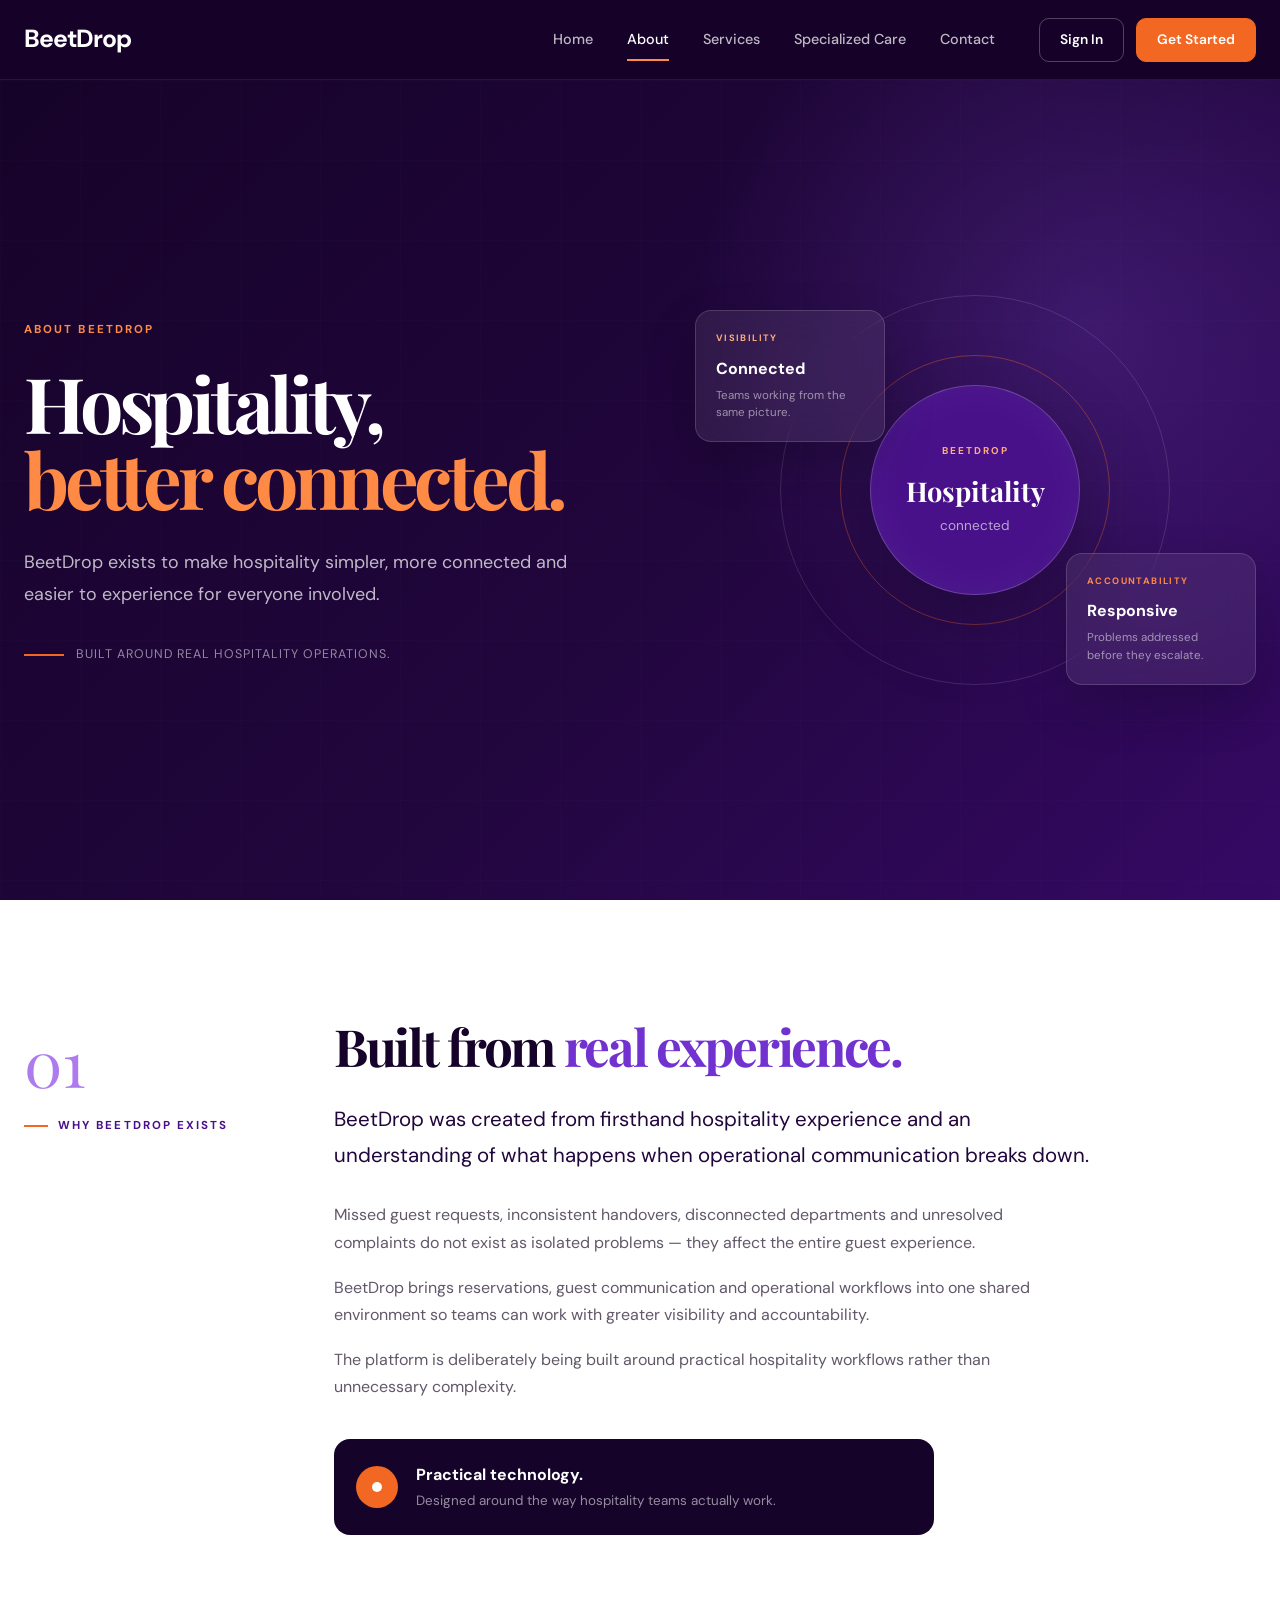
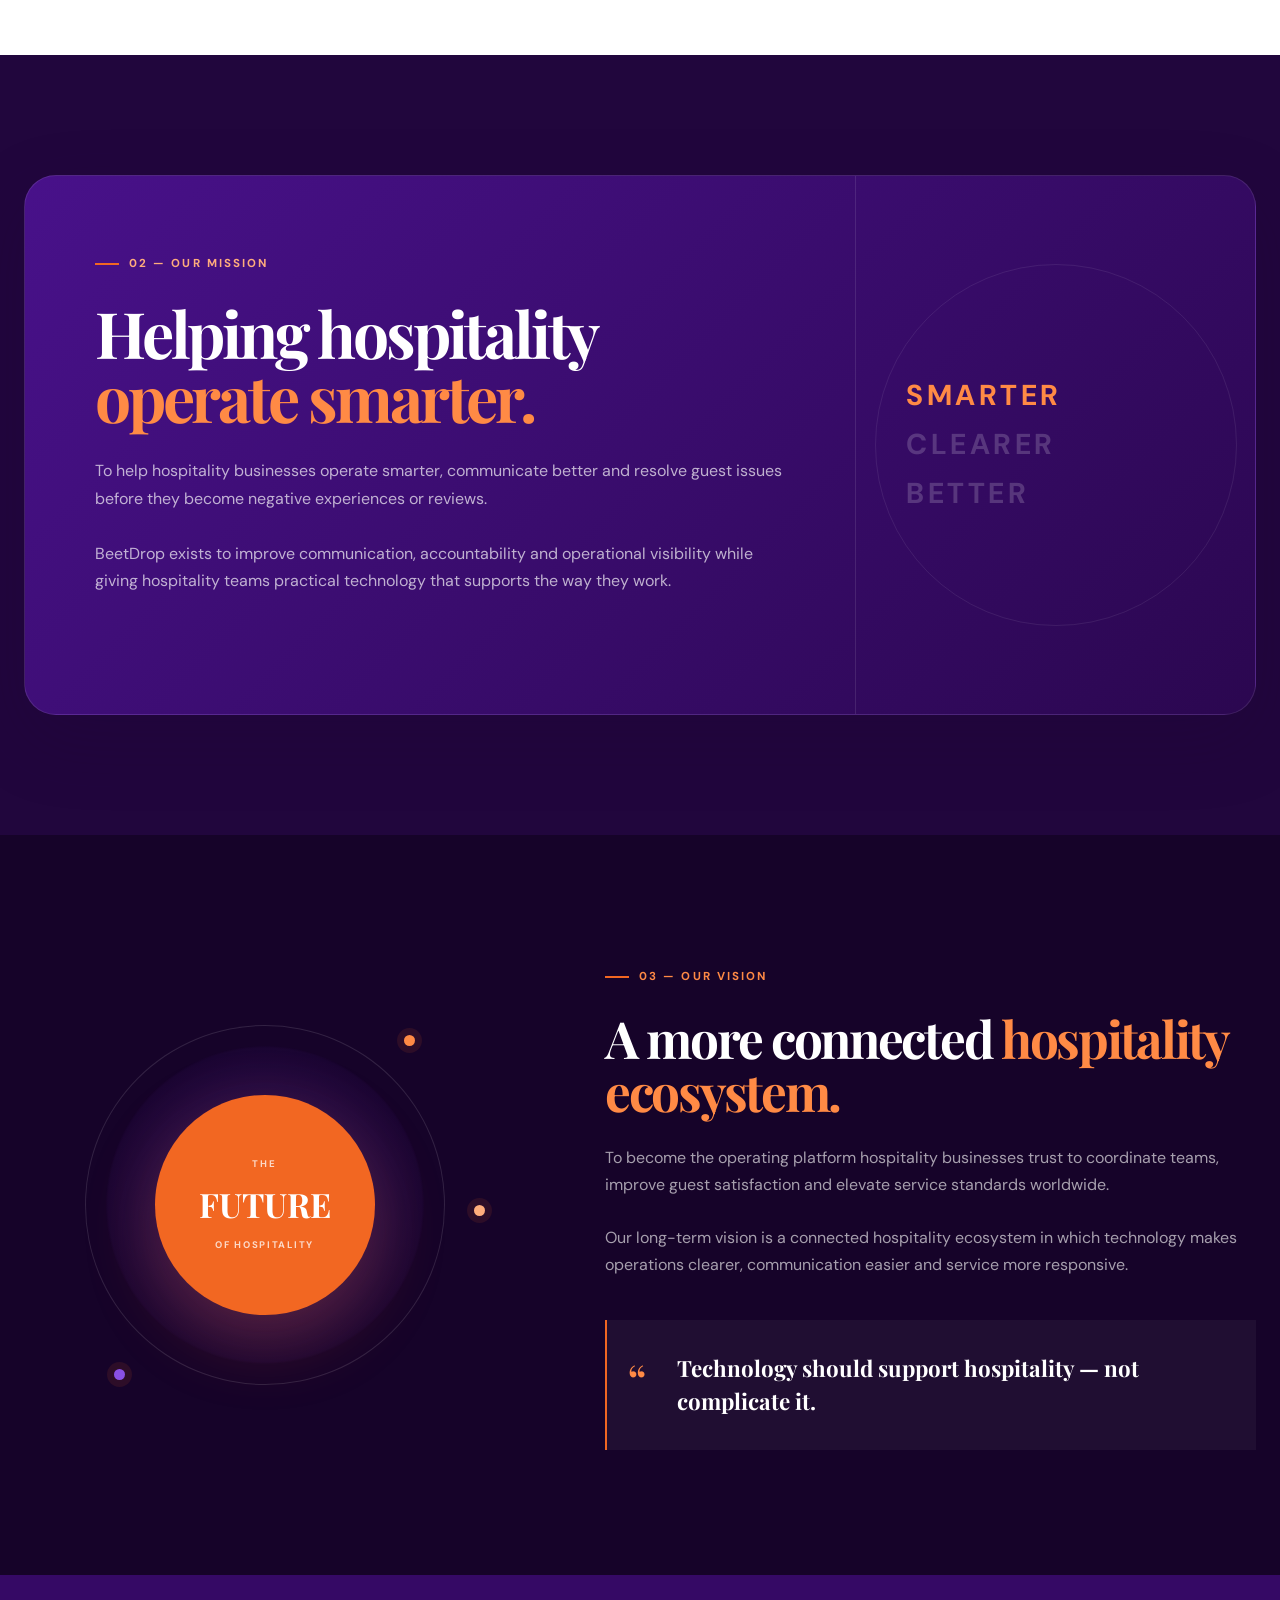
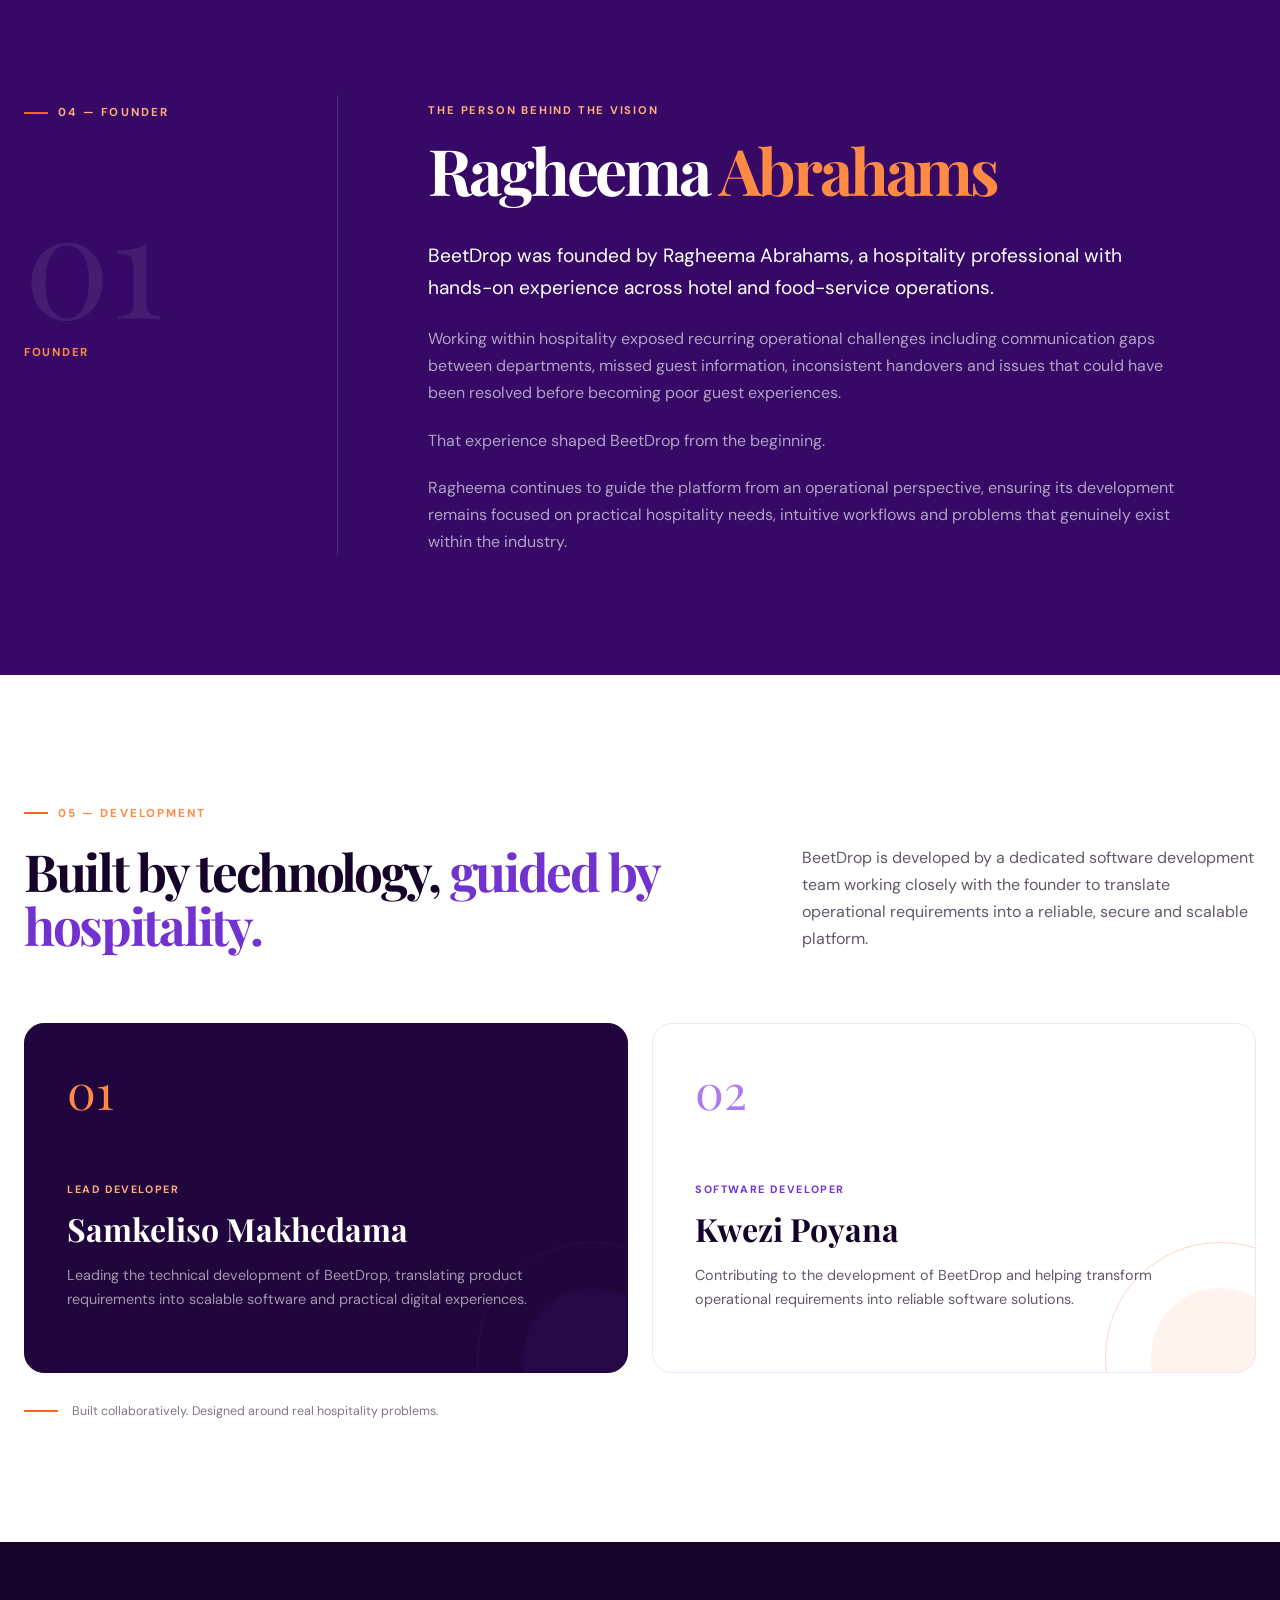
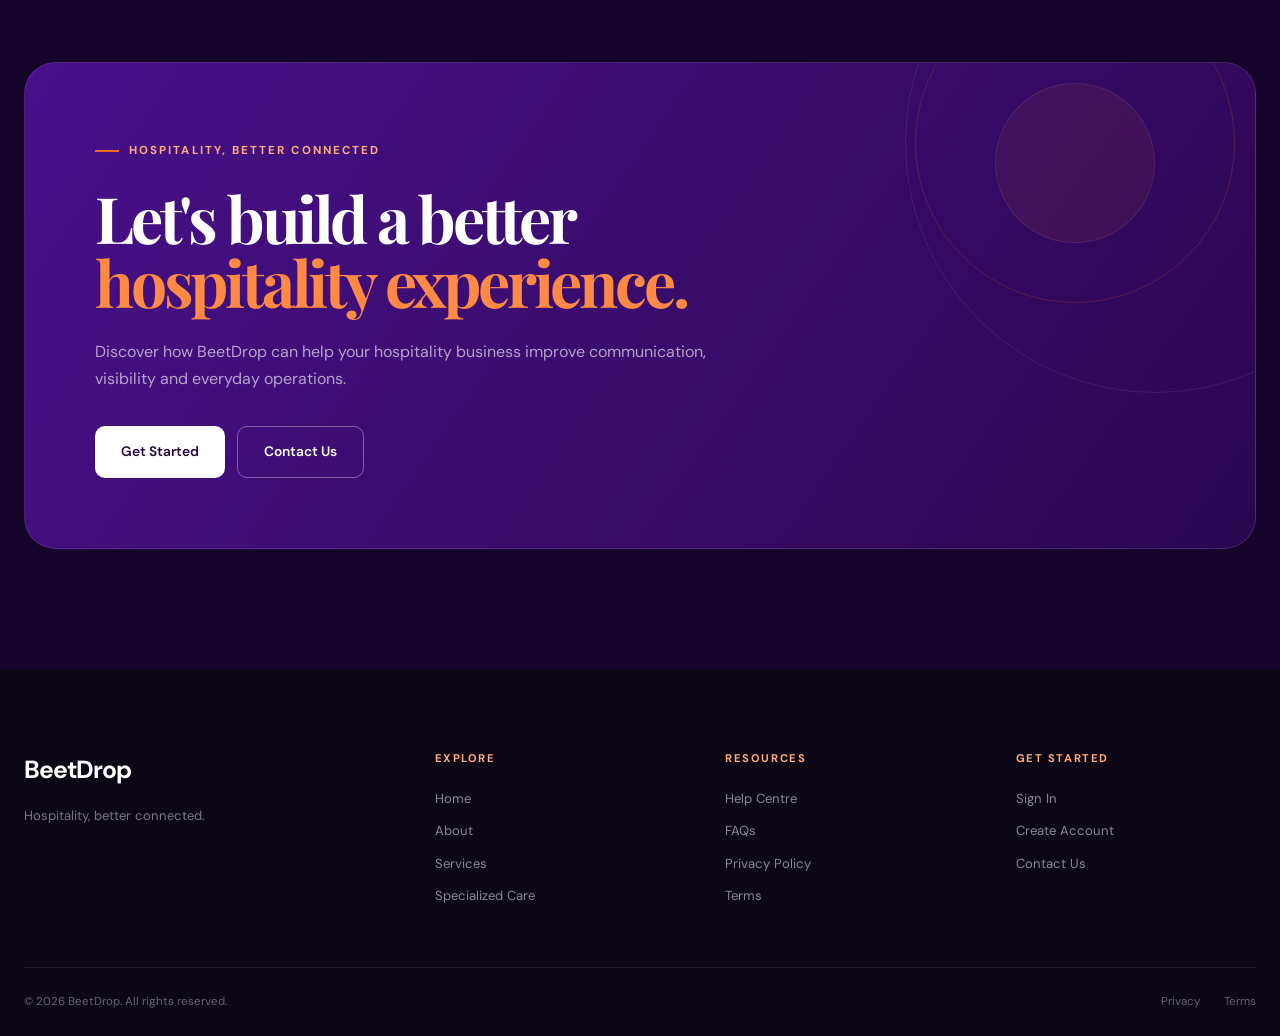
==== commit d34a6208: "about page" ====
--- a/about.html
+++ b/about.html
@@ -3,112 +3,74 @@
 
 <head>
     <meta charset="UTF-8">
-
     <meta name="viewport" content="width=device-width, initial-scale=1.0">
 
+    <title>About BeetDrop | Hospitality, Better Connected</title>
     <meta name="description"
-        content="Learn about BeetDrop, our mission, our values and our vision for a better connected hospitality experience.">
-
-    <meta name="keywords" content="BeetDrop, about BeetDrop, hospitality technology, hospitality platform">
-
-    <meta name="author" content="BeetDrop">
-
-    <title>About BeetDrop | Hospitality, Better Connected</title>
+        content="Learn why BeetDrop exists, our mission and vision, and the people building a smarter hospitality operations platform.">
+
+    <link rel="preconnect" href="https://fonts.googleapis.com">
+    <link rel="preconnect" href="https://fonts.gstatic.com" crossorigin>
+
+    <link
+        href="https://fonts.googleapis.com/css2?family=DM+Sans:wght@400;500;600;700&family=Playfair+Display:wght@500;600;700&display=swap"
+        rel="stylesheet">
 
     <link rel="stylesheet" href="css/about.css">
-    <link rel="stylesheet" href="css/responsive-about.css">
 </head>
 
-
 <body>
 
-    <!-- =====================================================
-         HEADER / NAVIGATION
-    ====================================================== -->
-
+    <!-- =========================
+     HEADER
+========================= -->
     <header class="site-header">
-
         <div class="container nav-container">
 
             <a href="index.html" class="brand">
                 <span class="brand-name">BeetDrop</span>
             </a>
 
-
-            <button class="mobile-menu-toggle" id="mobileMenuToggle" aria-label="Toggle navigation menu"
+            <button class="mobile-menu-toggle" id="mobileMenuToggle" aria-label="Toggle navigation"
                 aria-expanded="false">
-
                 <span></span>
                 <span></span>
                 <span></span>
-
             </button>
 
-
             <nav class="main-navigation" id="mainNavigation">
 
-                <a href="index.html" class="nav-link">
-                    Home
+                <a href="index.html" class="nav-link">Home</a>
+
+                <a href="about.html" class="nav-link active">About</a>
+
+                <a href="services.html" class="nav-link">Services</a>
+
+                <a href="specialized-care.html" class="nav-link">
+                    Specialized Care
                 </a>
 
-                <a href="about.html" class="nav-link active">
-                    About
-                </a>
-
-                <a href="customers.html" class="nav-link">
-                    Customers
-                </a>
-
-                <a href="businesses.html" class="nav-link">
-                    Businesses
-                </a>
-
-                <a href="how-it-works.html" class="nav-link">
-                    How It Works
-                </a>
-
-                <a href="pricing.html" class="nav-link">
-                    Pricing
-                </a>
-
-                <a href="help.html" class="nav-link">
-                    Help
-                </a>
-
-                <a href="contact.html" class="nav-link">
-                    Contact
-                </a>
-
+                <a href="contact.html" class="nav-link">Contact</a>
 
                 <div class="nav-actions">
-
-                    <a href="#" class="btn btn-outline">
-                        Login
-                    </a>
-
-                    <a href="#" class="btn btn-primary">
-                        Get Started
-                    </a>
-
+                    <a href="#" class="btn btn-outline">Sign In</a>
+                    <a href="#" class="btn btn-primary">Get Started</a>
                 </div>
 
             </nav>
 
         </div>
-
     </header>
 
 
     <main>
 
-
-        <!-- =====================================================
-             ABOUT HERO
-        ====================================================== -->
-
+        <!-- =========================
+     ABOUT HERO
+========================= -->
         <section class="about-hero">
 
-            <div class="container about-hero-container">
+            <div class="about-hero-container container">
 
                 <div class="about-hero-content">
 
@@ -122,18 +84,21 @@
                     </h1>
 
                     <p>
-                        BeetDrop exists to make hospitality simpler,
-                        more connected and easier to experience for
-                        everyone involved.
+                        BeetDrop exists to make hospitality simpler, more connected
+                        and easier to experience for everyone involved.
                     </p>
 
+                    <div class="hero-accent">
+                        <span></span>
+                        Built around real hospitality operations.
+                    </div>
+
                 </div>
 
 
                 <div class="about-hero-visual">
 
                     <div class="hero-orbit orbit-one"></div>
-
                     <div class="hero-orbit orbit-two"></div>
 
                     <div class="hero-center">
@@ -143,13 +108,11 @@
                         </span>
 
                         <strong>
-                            CONNECT
+                            Hospitality
                         </strong>
 
                         <span>
-                            Discover.
-                            Connect.
-                            Experience.
+                            connected
                         </span>
 
                     </div>
@@ -157,38 +120,34 @@
 
                     <div class="hero-floating-card hero-floating-card-one">
 
-                        <span class="about-floating-number">
-                            01
-                        </span>
-
-                        <div>
-                            <strong>
-                                Guests
-                            </strong>
-
-                            <span>
-                                Discover more
-                            </span>
-                        </div>
+                        <span class="floating-card-label">
+                            VISIBILITY
+                        </span>
+
+                        <strong>
+                            Connected
+                        </strong>
+
+                        <small>
+                            Teams working from the same picture.
+                        </small>
 
                     </div>
 
 
                     <div class="hero-floating-card hero-floating-card-two">
 
-                        <span class="about-floating-number orange">
-                            02
-                        </span>
-
-                        <div>
-                            <strong>
-                                Businesses
-                            </strong>
-
-                            <span>
-                                Connect better
-                            </span>
-                        </div>
+                        <span class="floating-card-label orange">
+                            ACCOUNTABILITY
+                        </span>
+
+                        <strong>
+                            Responsive
+                        </strong>
+
+                        <small>
+                            Problems addressed before they escalate.
+                        </small>
 
                     </div>
 
@@ -199,10 +158,9 @@
         </section>
 
 
-        <!-- =====================================================
-             OUR STORY
-        ====================================================== -->
-
+        <!-- =========================
+     WHY BEETDROP EXISTS
+========================= -->
         <section class="story-section section">
 
             <div class="container">
@@ -210,64 +168,284 @@
                 <div class="story-layout">
 
                     <div class="section-label-block">
-
-                        <span class="eyebrow">
-                            OUR STORY
-                        </span>
 
                         <span class="section-index">
                             01
                         </span>
 
+                        <span class="section-label">
+                            WHY BEETDROP EXISTS
+                        </span>
+
                     </div>
 
 
                     <div class="story-content">
 
                         <h2>
-                            Why
-                            <span>BeetDrop</span>
-                            exists.
+                            Built from
+                            <span>real experience.</span>
                         </h2>
 
-                        <p class="large-text">
-                            Hospitality is about people.
-                            But the experience of discovering,
-                            connecting with and managing hospitality
-                            services can often feel disconnected.
+                        <p class="story-lead">
+                            BeetDrop was created from firsthand hospitality
+                            experience and an understanding of what happens when
+                            operational communication breaks down.
                         </p>
 
+                        <div class="story-copy">
+
+                            <p>
+                                Missed guest requests, inconsistent handovers,
+                                disconnected departments and unresolved complaints
+                                do not exist as isolated problems — they affect the
+                                entire guest experience.
+                            </p>
+
+                            <p>
+                                BeetDrop brings reservations, guest communication
+                                and operational workflows into one shared environment
+                                so teams can work with greater visibility and
+                                accountability.
+                            </p>
+
+                            <p>
+                                The platform is deliberately being built around
+                                practical hospitality workflows rather than
+                                unnecessary complexity.
+                            </p>
+
+                        </div>
+
+
+                        <div class="story-highlight">
+
+                            <div class="highlight-icon">
+                                <span></span>
+                            </div>
+
+                            <div>
+                                <strong>
+                                    Practical technology.
+                                </strong>
+
+                                <p>
+                                    Designed around the way hospitality teams
+                                    actually work.
+                                </p>
+                            </div>
+
+                        </div>
+
+                    </div>
+
+                </div>
+
+            </div>
+
+        </section>
+
+
+        <!-- =========================
+     MISSION
+========================= -->
+        <section class="mission-section section">
+
+            <div class="container">
+
+                <div class="mission-card">
+
+                    <div class="mission-content">
+
+                        <span class="section-label light">
+                            02 — OUR MISSION
+                        </span>
+
+                        <h2>
+                            Helping hospitality
+                            <span>operate smarter.</span>
+                        </h2>
+
                         <p>
-                            Guests may have to search across different
-                            platforms to find what they need, while
-                            businesses often rely on multiple systems
-                            to manage their services and connect with
-                            their customers.
+                            To help hospitality businesses operate smarter,
+                            communicate better and resolve guest issues before
+                            they become negative experiences or reviews.
                         </p>
 
                         <p>
-                            BeetDrop was created to bring these
-                            experiences closer together.
+                            BeetDrop exists to improve communication,
+                            accountability and operational visibility while giving
+                            hospitality teams practical technology that supports
+                            the way they work.
                         </p>
 
-                        <div class="story-highlight">
-
-                            <span class="highlight-icon">
-                                +
+                    </div>
+
+
+                    <div class="mission-side">
+
+                        <span class="mission-word">
+                            SMARTER
+                        </span>
+
+                        <span class="mission-word">
+                            CLEARER
+                        </span>
+
+                        <span class="mission-word">
+                            BETTER
+                        </span>
+
+                    </div>
+
+                </div>
+
+            </div>
+
+        </section>
+
+
+        <!-- =========================
+     VISION
+========================= -->
+        <section class="vision-section section">
+
+            <div class="container">
+
+                <div class="vision-layout">
+
+                    <div class="vision-visual">
+
+                        <div class="vision-circle">
+
+                            <div class="vision-circle-inner">
+                                <span>THE</span>
+                                <strong>FUTURE</strong>
+                                <span>OF HOSPITALITY</span>
+                            </div>
+
+                        </div>
+
+                        <span class="vision-dot vision-dot-one"></span>
+                        <span class="vision-dot vision-dot-two"></span>
+                        <span class="vision-dot vision-dot-three"></span>
+
+                    </div>
+
+
+                    <div class="vision-content">
+
+                        <span class="section-label">
+                            03 — OUR VISION
+                        </span>
+
+                        <h2>
+                            A more connected
+                            <span>hospitality ecosystem.</span>
+                        </h2>
+
+                        <p>
+                            To become the operating platform hospitality businesses
+                            trust to coordinate teams, improve guest satisfaction
+                            and elevate service standards worldwide.
+                        </p>
+
+                        <p>
+                            Our long-term vision is a connected hospitality
+                            ecosystem in which technology makes operations clearer,
+                            communication easier and service more responsive.
+                        </p>
+
+
+                        <div class="vision-statement">
+
+                            <span class="statement-mark">“</span>
+
+                            <strong>
+                                Technology should support hospitality —
+                                not complicate it.
+                            </strong>
+
+                        </div>
+
+                    </div>
+
+                </div>
+
+            </div>
+
+        </section>
+
+
+        <!-- =========================
+     FOUNDER
+========================= -->
+        <section class="founder-section section">
+
+            <div class="container">
+
+                <div class="founder-layout">
+
+                    <div class="founder-intro">
+
+                        <span class="section-label light">
+                            04 — FOUNDER
+                        </span>
+
+                        <div class="founder-number">
+                            01
+                        </div>
+
+                        <span class="founder-role">
+                            Founder
+                        </span>
+
+                    </div>
+
+
+                    <div class="founder-content">
+
+                        <div class="founder-heading">
+
+                            <span class="founder-kicker">
+                                THE PERSON BEHIND THE VISION
                             </span>
 
-                            <div>
-
-                                <strong>
-                                    One connected experience.
-                                </strong>
-
-                                <span>
-                                    Built around people, businesses
-                                    and hospitality.
-                                </span>
-
-                            </div>
+                            <h2>
+                                Ragheema
+                                <span>Abrahams</span>
+                            </h2>
+
+                        </div>
+
+
+                        <div class="founder-copy">
+
+                            <p class="founder-lead">
+                                BeetDrop was founded by Ragheema Abrahams,
+                                a hospitality professional with hands-on
+                                experience across hotel and food-service operations.
+                            </p>
+
+                            <p>
+                                Working within hospitality exposed recurring
+                                operational challenges including communication gaps
+                                between departments, missed guest information,
+                                inconsistent handovers and issues that could have
+                                been resolved before becoming poor guest experiences.
+                            </p>
+
+                            <p>
+                                That experience shaped BeetDrop from the beginning.
+                            </p>
+
+                            <p>
+                                Ragheema continues to guide the platform from an
+                                operational perspective, ensuring its development
+                                remains focused on practical hospitality needs,
+                                intuitive workflows and problems that genuinely
+                                exist within the industry.
+                            </p>
 
                         </div>
 
@@ -280,447 +458,156 @@
         </section>
 
 
-        <!-- =====================================================
-             OUR MISSION
-        ====================================================== -->
-
-        <section class="mission-section section">
+        <!-- =========================
+     DEVELOPMENT TEAM
+========================= -->
+        <section class="development-section section">
 
             <div class="container">
 
-                <div class="mission-card">
-
-                    <div class="mission-content">
-
-                        <span class="eyebrow">
-                            OUR MISSION
+                <div class="development-heading">
+
+                    <div>
+
+                        <span class="section-label">
+                            05 — DEVELOPMENT
                         </span>
 
                         <h2>
-                            What we're
-                            <span>trying to change.</span>
+                            Built by technology,
+                            <span>guided by hospitality.</span>
                         </h2>
 
+                    </div>
+
+                    <p>
+                        BeetDrop is developed by a dedicated software development
+                        team working closely with the founder to translate
+                        operational requirements into a reliable, secure and
+                        scalable platform.
+                    </p>
+
+                </div>
+
+
+                <div class="development-team">
+
+                    <!-- Developer 01 -->
+                    <article class="developer-card developer-card-primary">
+
+                        <div class="developer-number">
+                            01
+                        </div>
+
+                        <div class="developer-info">
+
+                            <span class="developer-role">
+                                LEAD DEVELOPER
+                            </span>
+
+                            <h3>
+                                Samkeliso Makhedama
+                            </h3>
+
+                            <p>
+                                Leading the technical development of BeetDrop,
+                                translating product requirements into scalable
+                                software and practical digital experiences.
+                            </p>
+
+                        </div>
+
+                        <div class="developer-accent">
+                            <span></span>
+                        </div>
+
+                    </article>
+
+
+                    <!-- Developer 02 -->
+                    <article class="developer-card">
+
+                        <div class="developer-number">
+                            02
+                        </div>
+
+                        <div class="developer-info">
+
+                            <span class="developer-role">
+                                SOFTWARE DEVELOPER
+                            </span>
+
+                            <h3>
+                                Kwezi Poyana
+                            </h3>
+
+                            <p>
+                                Contributing to the development of BeetDrop and
+                                helping transform operational requirements into
+                                reliable software solutions.
+                            </p>
+
+                        </div>
+
+                        <div class="developer-accent orange">
+                            <span></span>
+                        </div>
+
+                    </article>
+
+                </div>
+
+
+                <div class="development-note">
+
+                    <span></span>
+
+                    <p>
+                        Built collaboratively. Designed around real hospitality
+                        problems.
+                    </p>
+
+                </div>
+
+            </div>
+
+        </section>
+
+
+        <!-- =========================
+     FINAL CTA
+========================= -->
+        <section class="about-final-cta section">
+
+            <div class="container">
+
+                <div class="final-cta-box">
+
+                    <div class="final-cta-content">
+
+                        <span class="section-label light">
+                            HOSPITALITY, BETTER CONNECTED
+                        </span>
+
+                        <h2>
+                            Let's build a better
+                            <span>hospitality experience.</span>
+                        </h2>
+
                         <p>
-                            Our mission is to create a simpler way for
-                            people to discover hospitality services,
-                            connect with businesses and enjoy better
-                            experiences.
+                            Discover how BeetDrop can help your hospitality
+                            business improve communication, visibility and
+                            everyday operations.
                         </p>
 
-                        <p>
-                            We believe technology should remove
-                            unnecessary complexity rather than create
-                            more of it.
-                        </p>
-
-                    </div>
-
-
-                    <div class="mission-side">
-
-                        <div class="mission-word">
-                            CONNECT
-                        </div>
-
-                        <div class="mission-word">
-                            SIMPLIFY
-                        </div>
-
-                        <div class="mission-word">
-                            EXPERIENCE
-                        </div>
-
-                    </div>
-
-                </div>
-
-            </div>
-
-        </section>
-
-
-        <!-- =====================================================
-             OUR VALUES
-        ====================================================== -->
-
-        <section class="values-section section">
-
-            <div class="container">
-
-                <div class="section-heading centered">
-
-                    <span class="eyebrow">
-                        OUR VALUES
-                    </span>
-
-                    <h2>
-                        The ideas that
-                        <span>guide us.</span>
-                    </h2>
-
-                    <p>
-                        Everything we build at BeetDrop starts with
-                        three simple principles.
-                    </p>
-
-                </div>
-
-
-                <div class="values-grid">
-
-
-                    <!-- CONNECT -->
-
-                    <article class="value-card">
-
-                        <div class="value-top">
-
-                            <span class="value-number">
-                                01
-                            </span>
-
-                            <span class="value-icon">
-                                ↔
-                            </span>
-
-                        </div>
-
-                        <h3>
-                            Connect
-                        </h3>
-
-                        <p>
-                            We believe better hospitality starts with
-                            better connections between people,
-                            businesses and experiences.
-                        </p>
-
-                    </article>
-
-
-                    <!-- SIMPLICITY -->
-
-                    <article class="value-card featured">
-
-                        <div class="value-top">
-
-                            <span class="value-number">
-                                02
-                            </span>
-
-                            <span class="value-icon">
-                                ◇
-                            </span>
-
-                        </div>
-
-                        <h3>
-                            Simplicity
-                        </h3>
-
-                        <p>
-                            Technology should make things easier.
-                            We focus on creating experiences that are
-                            clear, intuitive and straightforward.
-                        </p>
-
-                    </article>
-
-
-                    <!-- EXPERIENCE -->
-
-                    <article class="value-card">
-
-                        <div class="value-top">
-
-                            <span class="value-number">
-                                03
-                            </span>
-
-                            <span class="value-icon">
-                                ✦
-                            </span>
-
-                        </div>
-
-                        <h3>
-                            Experience
-                        </h3>
-
-                        <p>
-                            Every interaction matters. We want every
-                            touchpoint with BeetDrop to feel useful,
-                            seamless and meaningful.
-                        </p>
-
-                    </article>
-
-                </div>
-
-            </div>
-
-        </section>
-
-
-        <!-- =====================================================
-             OUR VISION
-        ====================================================== -->
-
-        <section class="vision-section section">
-
-            <div class="container">
-
-                <div class="vision-layout">
-
-                    <div class="vision-visual">
-
-                        <div class="vision-circle">
-
-                            <span>
-                                THE FUTURE
-                            </span>
-
-                            <strong>
-                                CONNECTED
-                            </strong>
-
-                            <span>
-                                HOSPITALITY
-                            </span>
-
-                        </div>
-
-                        <div class="vision-dot vision-dot-one"></div>
-                        <div class="vision-dot vision-dot-two"></div>
-                        <div class="vision-dot vision-dot-three"></div>
-
-                    </div>
-
-
-                    <div class="vision-content">
-
-                        <span class="eyebrow">
-                            OUR VISION
-                        </span>
-
-                        <h2>
-                            Where
-                            <span>BeetDrop</span>
-                            is going.
-                        </h2>
-
-                        <p class="large-text">
-                            We envision a hospitality ecosystem where
-                            discovering, connecting and experiencing
-                            services feels effortless.
-                        </p>
-
-                        <p>
-                            A future where guests can easily find what
-                            they need, businesses can build stronger
-                            relationships with their customers and
-                            technology quietly connects everything
-                            behind the scenes.
-                        </p>
-
-                        <div class="vision-statement">
-
-                            <span>
-                                OUR VISION
-                            </span>
-
-                            <strong>
-                                A more connected
-                                hospitality experience.
-                            </strong>
-
-                        </div>
-
-                    </div>
-
-                </div>
-
-            </div>
-
-        </section>
-
-
-        <!-- =====================================================
-             WHAT WE CONNECT
-        ====================================================== -->
-
-        <section class="connect-section section">
-
-            <div class="container">
-
-                <div class="section-heading centered">
-
-                    <span class="eyebrow">
-                        WHAT WE CONNECT
-                    </span>
-
-                    <h2>
-                        Three parts of
-                        <span>one experience.</span>
-                    </h2>
-
-                    <p>
-                        BeetDrop brings together the people,
-                        businesses and experiences that make
-                        hospitality possible.
-                    </p>
-
-                </div>
-
-
-                <div class="connect-grid">
-
-
-                    <!-- GUESTS -->
-
-                    <article class="connect-card">
-
-                        <div class="connect-number">
-                            01
-                        </div>
-
-                        <div class="connect-icon">
-                            G
-                        </div>
-
-                        <span class="connect-label">
-                            FOR PEOPLE
-                        </span>
-
-                        <h3>
-                            Guests
-                        </h3>
-
-                        <p>
-                            Discover hospitality businesses,
-                            services and experiences through
-                            one connected platform.
-                        </p>
-
-                        <a href="customers.html" class="text-link">
-                            Explore for Customers
-                            <span>→</span>
-                        </a>
-
-                    </article>
-
-
-                    <!-- BUSINESSES -->
-
-                    <article class="connect-card featured">
-
-                        <div class="connect-number">
-                            02
-                        </div>
-
-                        <div class="connect-icon orange">
-                            B
-                        </div>
-
-                        <span class="connect-label">
-                            FOR HOSPITALITY
-                        </span>
-
-                        <h3>
-                            Businesses
-                        </h3>
-
-                        <p>
-                            Connect with guests and manage your
-                            hospitality services through a central
-                            digital environment.
-                        </p>
-
-                        <a href="businesses.html" class="text-link">
-                            Explore for Businesses
-                            <span>→</span>
-                        </a>
-
-                    </article>
-
-
-                    <!-- EXPERIENCES -->
-
-                    <article class="connect-card">
-
-                        <div class="connect-number">
-                            03
-                        </div>
-
-                        <div class="connect-icon">
-                            E
-                        </div>
-
-                        <span class="connect-label">
-                            THE JOURNEY
-                        </span>
-
-                        <h3>
-                            Experiences
-                        </h3>
-
-                        <p>
-                            From discovering a service to enjoying
-                            it, BeetDrop helps create a smoother
-                            hospitality journey.
-                        </p>
-
-                        <a href="how-it-works.html" class="text-link">
-                            See How It Works
-                            <span>→</span>
-                        </a>
-
-                    </article>
-
-                </div>
-
-            </div>
-
-        </section>
-
-
-        <!-- =====================================================
-             FINAL CTA
-        ====================================================== -->
-
-        <section class="about-final-cta section">
-
-            <div class="container">
-
-                <div class="final-cta-box">
-
-                    <div class="final-cta-content">
-
-                        <span class="eyebrow">
-                            THE NEXT STEP
-                        </span>
-
-                        <h2>
-                            Let's build a
-                            <span>better hospitality experience.</span>
-                        </h2>
-
-                        <p>
-                            Whether you're looking for your next
-                            experience or building the future of your
-                            hospitality business, BeetDrop is here
-                            to connect you.
-                        </p>
-
                         <div class="final-cta-actions">
 
-                            <a href="customers.html" class="btn btn-light btn-large">
-                                Explore as a Customer
+                            <a href="#" class="btn btn-light btn-large">
+                                Get Started
                             </a>
 
-                            <a href="businesses.html" class="btn btn-outline-light btn-large">
-                                Join as a Business
+                            <a href="contact.html" class="btn btn-outline-light btn-large">
+                                Contact Us
                             </a>
 
                         </div>
@@ -742,32 +629,26 @@
 
         </section>
 
-
     </main>
 
 
-    <!-- =====================================================
-         FOOTER
-    ====================================================== -->
-
+    <!-- =========================
+     FOOTER
+========================= -->
     <footer class="site-footer">
 
         <div class="container">
 
             <div class="footer-main">
 
-
                 <div class="footer-brand">
 
                     <a href="index.html" class="brand">
-                        <span class="brand-name">
-                            BeetDrop
-                        </span>
+                        <span class="brand-name">BeetDrop</span>
                     </a>
 
                     <p>
-                        Connecting guests, businesses
-                        and experiences.
+                        Hospitality, better connected.
                     </p>
 
                 </div>
@@ -779,20 +660,11 @@
                         Explore
                     </h4>
 
-                    <a href="about.html">
-                        About BeetDrop
-                    </a>
-
-                    <a href="customers.html">
-                        For Customers
-                    </a>
-
-                    <a href="businesses.html">
-                        For Businesses
-                    </a>
-
-                    <a href="how-it-works.html">
-                        How It Works
+                    <a href="index.html">Home</a>
+                    <a href="about.html">About</a>
+                    <a href="services.html">Services</a>
+                    <a href="specialized-care.html">
+                        Specialized Care
                     </a>
 
                 </div>
@@ -804,17 +676,10 @@
                         Resources
                     </h4>
 
-                    <a href="pricing.html">
-                        Pricing
-                    </a>
-
-                    <a href="help.html">
-                        Help Centre
-                    </a>
-
-                    <a href="contact.html">
-                        Contact Us
-                    </a>
+                    <a href="#">Help Centre</a>
+                    <a href="#">FAQs</a>
+                    <a href="#">Privacy Policy</a>
+                    <a href="#">Terms</a>
 
                 </div>
 
@@ -825,17 +690,9 @@
                         Get Started
                     </h4>
 
-                    <a href="#">
-                        Customer Login
-                    </a>
-
-                    <a href="#">
-                        Business Login
-                    </a>
-
-                    <a href="businesses.html">
-                        Register Your Business
-                    </a>
+                    <a href="#">Sign In</a>
+                    <a href="#">Create Account</a>
+                    <a href="contact.html">Contact Us</a>
 
                 </div>
 
@@ -851,11 +708,11 @@
                 <div class="footer-legal">
 
                     <a href="#">
-                        Privacy Policy
+                        Privacy
                     </a>
 
                     <a href="#">
-                        Terms & Conditions
+                        Terms
                     </a>
 
                 </div>
--- a/css/about.css
+++ b/css/about.css
@@ -1,482 +1,381 @@
 /* =========================================================
-   BEETDROP
-   ABOUT PAGE
-   COMPLETE PAGE STYLES
+   BEETDROP — ABOUT PAGE
+   Premium Purple / Orange Theme
 ========================================================= */
 
+:root {
+    --purple-950: #160329;
+    --purple-900: #21063d;
+    --purple-850: #2b0750;
+    --purple-800: #350965;
+    --purple-700: #48118a;
+    --purple-600: #5d1eae;
+    --purple-500: #7132cf;
+    --purple-400: #8950e5;
+    --purple-300: #ad7bed;
+    --purple-200: #cfb8f5;
+    --purple-100: #eee7fb;
+
+    --orange-600: #d95408;
+    --orange-500: #f26722;
+    --orange-400: #ff8a45;
+    --orange-300: #ffad7c;
+    --orange-100: #fff0e8;
+
+    --white: #ffffff;
+    --black: #100914;
+
+    --gray-100: #f4f0f7;
+    --gray-200: #e5deea;
+    --gray-300: #cfc5d6;
+    --gray-400: #a79bad;
+    --gray-500: #817587;
+    --gray-600: #62586a;
+    --gray-700: #483f51;
+
+    --container-width: 1240px;
+    --header-height: 80px;
+
+    --radius-sm: 12px;
+    --radius-md: 20px;
+    --radius-lg: 32px;
+
+    --shadow-purple: 0 25px 70px rgba(30, 5, 55, 0.22);
+}
+
 
 /* =========================================================
-   VARIABLES
+   RESET
 ========================================================= */
 
-:root {
-    --about-purple: #5b21b6;
-    --about-purple-dark: #4c1d95;
-    --about-purple-deep: #2e075f;
-    --about-purple-light: #f5f1ff;
-
-    --about-orange: #ff7a00;
-    --about-orange-light: #fff3e6;
-
-    --about-black: #17131f;
-    --about-text: #4b4654;
-    --about-muted: #746e7e;
-
-    --about-white: #ffffff;
-    --about-border: #e8e2ef;
-
-    --about-radius: 24px;
-    --about-radius-lg: 34px;
-
-    --about-shadow:
-        0 20px 60px rgba(45, 17, 87, 0.08);
-
-    --about-shadow-hover:
-        0 30px 80px rgba(45, 17, 87, 0.14);
-}
-
-
-/* =========================================================
-   GLOBAL
-========================================================= */
+* {
+    margin: 0;
+    padding: 0;
+    box-sizing: border-box;
+}
 
 html {
     scroll-behavior: smooth;
 }
 
 body {
-    margin: 0;
-    background: var(--about-white);
-    color: var(--about-black);
-    font-family: inherit;
-}
-
-body,
-body * {
-    box-sizing: border-box;
-}
-
-main {
-    overflow: hidden;
+    font-family: "DM Sans", sans-serif;
+    color: var(--gray-700);
+    background: var(--purple-950);
+    line-height: 1.7;
+    overflow-x: hidden;
+}
+
+img {
+    max-width: 100%;
+    display: block;
 }
 
 a {
     text-decoration: none;
-}
-
-p {
-    margin-top: 0;
+    color: inherit;
+}
+
+button,
+input,
+textarea,
+select {
+    font: inherit;
+}
+
+.container {
+    width: min(100% - 48px, var(--container-width));
+    margin-inline: auto;
+}
+
+.section {
+    padding: 120px 0;
 }
 
 
 /* =========================================================
-   CONTAINER
-========================================================= */
-
-.container {
-    width: min(100% - 40px, 1200px);
-    margin-inline: auto;
-}
-
-
-/* =========================================================
-   NAVIGATION
+   HEADER
 ========================================================= */
 
 .site-header {
     position: relative;
-    z-index: 1000;
-
-    width: 100%;
-
-    background: rgba(255, 255, 255, 0.96);
-
-    border-bottom: 1px solid var(--about-border);
-
-    box-shadow:
-        0 4px 20px rgba(45, 17, 87, 0.04);
+    z-index: 100;
+    height: var(--header-height);
+    background: rgba(22, 3, 41, 0.97);
+    border-bottom: 1px solid rgba(255, 255, 255, 0.08);
 }
 
 .nav-container {
-    min-height: 82px;
-
+    height: 100%;
     display: flex;
     align-items: center;
     justify-content: space-between;
-
-    gap: 30px;
-}
-
-
-/* =========================================================
-   BRAND
-========================================================= */
+}
 
 .brand {
     display: inline-flex;
     align-items: center;
-
-    flex-shrink: 0;
-
-    color: var(--about-black);
 }
 
 .brand-name {
-    color: var(--about-purple);
-
-    font-size: 26px;
-    font-weight: 900;
-
-    line-height: 1;
-
-    letter-spacing: -0.055em;
-}
-
-
-/* =========================================================
-   MAIN NAVIGATION
-========================================================= */
-/* =========================================================
-   FIXED NAVIGATION
-========================================================= */
-
-.site-header {
-    position: fixed;
-
-    top: 0;
-    left: 0;
-    right: 0;
-
-    width: 100%;
-
-    z-index: 1000;
-
-    background: #ffffff;
-
-    border-bottom: 1px solid var(--about-border);
-
-    box-shadow:
-        0 4px 20px rgba(45, 17, 87, 0.05);
-}
+    font-size: 1.55rem;
+    font-weight: 700;
+    letter-spacing: -0.04em;
+    color: var(--white);
+}
+
 .main-navigation {
     display: flex;
     align-items: center;
-
-    gap: 26px;
-
-    margin-left: auto;
+    gap: 34px;
 }
 
 .nav-link {
     position: relative;
-
-    display: inline-flex;
-    align-items: center;
-
-    padding: 30px 0;
-
-    color: #57515f;
-
-    font-size: 13px;
-    font-weight: 700;
-
-    white-space: nowrap;
-
-    transition:
-        color 0.25s ease;
-}
-
-.nav-link::after {
+    color: rgba(255, 255, 255, 0.72);
+    font-size: 0.9rem;
+    font-weight: 500;
+    transition: color 0.25s ease;
+}
+
+.nav-link:hover,
+.nav-link.active {
+    color: var(--white);
+}
+
+.nav-link.active::after {
     content: "";
-
     position: absolute;
-
     left: 0;
     right: 0;
-    bottom: 20px;
-
+    bottom: -9px;
     height: 2px;
-
-    border-radius: 10px;
-
-    background: var(--about-orange);
-
-    transform: scaleX(0);
-    transform-origin: center;
-
-    transition:
-        transform 0.25s ease;
-}
-
-.nav-link:hover {
-    color: var(--about-purple);
-}
-
-.nav-link:hover::after,
-.nav-link.active::after {
-    transform: scaleX(1);
-}
-
-.nav-link.active {
-    color: var(--about-purple);
-}
-
-
-/* =========================================================
-   NAV ACTIONS
-========================================================= */
+    background: var(--orange-400);
+}
 
 .nav-actions {
     display: flex;
     align-items: center;
-
-    gap: 10px;
-
-    margin-left: 8px;
-}
-
-.nav-actions .btn {
-    min-height: 42px;
-
-    padding: 0 19px;
-
-    border-radius: 10px;
-
-    font-size: 12px;
-    font-weight: 800;
-
+    gap: 12px;
+    margin-left: 10px;
+}
+
+
+/* =========================================================
+   BUTTONS
+========================================================= */
+
+.btn {
     display: inline-flex;
     align-items: center;
     justify-content: center;
-
+    min-height: 44px;
+    padding: 0 20px;
+    border-radius: 10px;
+    font-size: 0.86rem;
+    font-weight: 600;
     transition:
         transform 0.25s ease,
         background 0.25s ease,
         border-color 0.25s ease,
-        box-shadow 0.25s ease;
-}
-
-
-/* LOGIN */
-
-.nav-actions .btn-outline {
-    color: var(--about-purple);
-
-    background: transparent;
-
-    border: 1px solid rgba(91, 33, 182, 0.30);
-}
-
-.nav-actions .btn-outline:hover {
-    color: var(--about-purple);
-
-    background: var(--about-purple-light);
-
-    border-color: var(--about-purple);
-
+        color 0.25s ease;
+}
+
+.btn:hover {
     transform: translateY(-2px);
 }
 
-
-/* GET STARTED */
-
-.nav-actions .btn-primary {
-    color: #ffffff;
-
-    background: var(--about-purple);
-
-    border: 1px solid var(--about-purple);
-
-    box-shadow:
-        0 8px 20px rgba(91, 33, 182, 0.18);
-}
-
-.nav-actions .btn-primary:hover {
-    background: var(--about-purple-dark);
-
-    transform: translateY(-2px);
-
-    box-shadow:
-        0 12px 25px rgba(91, 33, 182, 0.25);
+.btn-outline {
+    color: var(--white);
+    border: 1px solid rgba(255, 255, 255, 0.25);
+}
+
+.btn-outline:hover {
+    border-color: var(--orange-400);
+    color: var(--orange-300);
+}
+
+.btn-primary {
+    color: var(--white);
+    background: var(--orange-500);
+    border: 1px solid var(--orange-500);
+}
+
+.btn-primary:hover {
+    background: var(--orange-600);
+    border-color: var(--orange-600);
+}
+
+.btn-light {
+    color: var(--purple-900);
+    background: var(--white);
+}
+
+.btn-light:hover {
+    background: var(--orange-100);
+    color: var(--purple-900);
+}
+
+.btn-outline-light {
+    color: var(--white);
+    border: 1px solid rgba(255, 255, 255, 0.35);
+}
+
+.btn-outline-light:hover {
+    border-color: var(--orange-400);
+    color: var(--orange-300);
+}
+
+.btn-large {
+    min-height: 52px;
+    padding-inline: 26px;
 }
 
 
 /* =========================================================
-   MOBILE MENU BUTTON
+   MOBILE MENU
 ========================================================= */
 
 .mobile-menu-toggle {
     display: none;
-
-    width: 44px;
-    height: 44px;
-
-    padding: 0;
-
-    border: 1px solid var(--about-border);
-    border-radius: 10px;
-
-    background: #ffffff;
-
+    width: 42px;
+    height: 42px;
+    border: 0;
+    background: transparent;
     cursor: pointer;
-
-    align-items: center;
-    justify-content: center;
-
-    flex-direction: column;
-
-    gap: 5px;
 }
 
 .mobile-menu-toggle span {
     display: block;
-
-    width: 20px;
+    width: 24px;
     height: 2px;
-
-    border-radius: 10px;
-
-    background: var(--about-purple);
-
-    transition:
-        transform 0.25s ease,
-        opacity 0.25s ease;
+    margin: 5px auto;
+    background: var(--white);
+    transition: 0.25s ease;
 }
 
 
 /* =========================================================
-   HERO
+   EYEBROW / LABELS
+========================================================= */
+
+.eyebrow,
+.section-label {
+    display: inline-flex;
+    align-items: center;
+    gap: 10px;
+    color: var(--orange-400);
+    font-size: 0.72rem;
+    font-weight: 700;
+    letter-spacing: 0.18em;
+    text-transform: uppercase;
+}
+
+.section-label::before {
+    content: "";
+    width: 24px;
+    height: 2px;
+    background: var(--orange-500);
+}
+
+.section-label.light {
+    color: var(--orange-300);
+}
+
+
+/* =========================================================
+   ABOUT HERO
 ========================================================= */
 
 .about-hero {
     position: relative;
-
-    min-height: 680px;
-
+    min-height: calc(100vh - var(--header-height));
     display: flex;
     align-items: center;
-
-    padding: 110px 0 120px;
-
+    overflow: hidden;
     background:
         radial-gradient(
-            circle at 88% 15%,
-            rgba(255, 122, 0, 0.10),
-            transparent 25%
+            circle at 85% 30%,
+            rgba(137, 80, 229, 0.25),
+            transparent 32%
         ),
-        radial-gradient(
-            circle at 5% 85%,
-            rgba(91, 33, 182, 0.09),
-            transparent 30%
-        ),
-        #ffffff;
+        linear-gradient(
+            135deg,
+            var(--purple-950),
+            var(--purple-900) 55%,
+            var(--purple-800)
+        );
 }
 
 .about-hero::before {
     content: "";
-
     position: absolute;
-
-    width: 430px;
-    height: 430px;
-
-    top: -220px;
-    right: -150px;
-
-    border-radius: 50%;
-
-    background:
-        rgba(91, 33, 182, 0.045);
+    inset: 0;
+    opacity: 0.18;
+    background-image:
+        linear-gradient(
+            rgba(255, 255, 255, 0.06) 1px,
+            transparent 1px
+        ),
+        linear-gradient(
+            90deg,
+            rgba(255, 255, 255, 0.06) 1px,
+            transparent 1px
+        );
+    background-size: 80px 80px;
 }
 
 .about-hero-container {
     position: relative;
     z-index: 2;
-
+    min-height: 650px;
     display: grid;
-
-    grid-template-columns: 1.08fr 0.92fr;
-
+    grid-template-columns: 1fr 0.95fr;
     align-items: center;
-
     gap: 80px;
 }
 
 .about-hero-content {
-    max-width: 720px;
-}
-
-
-/* =========================================================
-   EYEBROW
-========================================================= */
-
-.eyebrow {
-    display: inline-flex;
+    max-width: 670px;
+}
+
+.about-hero h1 {
+    margin-top: 24px;
+    color: var(--white);
+    font-family: "Playfair Display", serif;
+    font-size: clamp(3.8rem, 6vw, 6.4rem);
+    line-height: 0.98;
+    letter-spacing: -0.055em;
+}
+
+.about-hero h1 span {
+    display: block;
+    color: var(--orange-400);
+}
+
+.about-hero-content > p {
+    max-width: 590px;
+    margin-top: 30px;
+    color: rgba(255, 255, 255, 0.72);
+    font-size: 1.12rem;
+    line-height: 1.8;
+}
+
+.hero-accent {
+    display: flex;
     align-items: center;
-
-    gap: 10px;
-
-    margin-bottom: 24px;
-
-    color: var(--about-orange);
-
-    font-size: 11px;
-    font-weight: 900;
-
-    letter-spacing: 0.18em;
-
+    gap: 12px;
+    margin-top: 34px;
+    color: rgba(255, 255, 255, 0.52);
+    font-size: 0.78rem;
     text-transform: uppercase;
-}
-
-.eyebrow::before {
-    content: "";
-
-    width: 30px;
-    height: 3px;
-
-    border-radius: 20px;
-
-    background: var(--about-orange);
-}
-
-
-/* =========================================================
-   HERO TITLE
-========================================================= */
-
-.about-hero h1 {
-    margin: 0;
-
-    max-width: 760px;
-
-    color: var(--about-black);
-
-    font-size: clamp(58px, 7vw, 92px);
-
-    font-weight: 850;
-
-    line-height: 0.98;
-
-    letter-spacing: -0.06em;
-}
-
-.about-hero h1 span {
-    display: inline;
-
-    color: var(--about-purple);
-}
-
-.about-hero p {
-    max-width: 650px;
-
-    margin: 32px 0 0;
-
-    color: var(--about-text);
-
-    font-size: 18px;
-
-    line-height: 1.8;
+    letter-spacing: 0.08em;
+}
+
+.hero-accent span {
+    width: 40px;
+    height: 2px;
+    background: var(--orange-500);
 }
 
 
@@ -486,171 +385,80 @@
 
 .about-hero-visual {
     position: relative;
-
-    min-height: 470px;
-
+    min-height: 520px;
     display: flex;
     align-items: center;
     justify-content: center;
 }
 
-
-/* ORBITS */
-
 .hero-orbit {
     position: absolute;
-
+    border: 1px solid rgba(255, 255, 255, 0.12);
     border-radius: 50%;
-
-    border: 1px solid rgba(91, 33, 182, 0.18);
 }
 
 .orbit-one {
-    width: 410px;
-    height: 410px;
+    width: 390px;
+    height: 390px;
 }
 
 .orbit-two {
-    width: 300px;
-    height: 300px;
-
-    border-color: rgba(255, 122, 0, 0.20);
-
-    transform: rotate(25deg);
-}
-
-.hero-orbit::before,
-.hero-orbit::after {
-    content: "";
-
-    position: absolute;
-
-    border-radius: 50%;
-}
-
-.orbit-one::before {
-    width: 14px;
-    height: 14px;
-
-    top: 45px;
-    right: 55px;
-
-    background: var(--about-orange);
-
-    box-shadow:
-        0 0 0 8px rgba(255, 122, 0, 0.10),
-        0 0 0 16px rgba(255, 122, 0, 0.05);
-}
-
-.orbit-one::after {
-    width: 10px;
-    height: 10px;
-
-    bottom: 55px;
-    left: 40px;
-
-    background: var(--about-purple);
-}
-
-
-/* =========================================================
-   HERO CENTER
-========================================================= */
+    width: 270px;
+    height: 270px;
+    border-color: rgba(242, 103, 34, 0.4);
+}
 
 .hero-center {
     position: relative;
-    z-index: 5;
-
-    width: 245px;
-    height: 245px;
-
+    z-index: 2;
+    width: 210px;
+    height: 210px;
+    border-radius: 50%;
     display: flex;
     flex-direction: column;
-
     align-items: center;
     justify-content: center;
-
     text-align: center;
-
-    border-radius: 50%;
-
-    background:
-        linear-gradient(
-            145deg,
-            var(--about-purple),
-            var(--about-purple-deep)
-        );
-
+    background: var(--purple-700);
+    border: 1px solid rgba(255, 255, 255, 0.2);
     box-shadow:
-        0 30px 75px rgba(91, 33, 182, 0.28);
+        0 30px 80px rgba(0, 0, 0, 0.3),
+        inset 0 0 50px rgba(255, 255, 255, 0.04);
 }
 
 .hero-center-label {
-    margin-bottom: 9px;
-
-    color: rgba(255, 255, 255, 0.60);
-
-    font-size: 10px;
-    font-weight: 900;
-
-    letter-spacing: 0.18em;
+    color: var(--orange-300);
+    font-size: 0.62rem;
+    letter-spacing: 0.2em;
+    font-weight: 700;
 }
 
 .hero-center strong {
-    color: #ffffff;
-
-    font-size: 30px;
-
-    line-height: 1.05;
-
-    letter-spacing: -0.02em;
+    margin-top: 8px;
+    color: var(--white);
+    font-family: "Playfair Display", serif;
+    font-size: 1.7rem;
 }
 
 .hero-center > span:last-child {
-    max-width: 150px;
-
-    margin-top: 10px;
-
-    color: rgba(255, 255, 255, 0.70);
-
-    font-size: 11px;
-
-    line-height: 1.5;
-}
-
-
-/* =========================================================
-   HERO FLOATING CARDS
-========================================================= */
+    color: rgba(255, 255, 255, 0.62);
+    font-size: 0.85rem;
+}
 
 .hero-floating-card {
     position: absolute;
-
-    z-index: 8;
-
-    display: flex;
-    align-items: center;
-
-    gap: 12px;
-
-    padding: 13px 17px;
-
-    min-width: 165px;
-
-    border: 1px solid rgba(255, 255, 255, 0.9);
-
-    border-radius: 14px;
-
-    background: rgba(255, 255, 255, 0.95);
-
-    box-shadow:
-        0 18px 45px rgba(45, 17, 87, 0.13);
-
-    backdrop-filter: blur(10px);
+    z-index: 3;
+    width: 190px;
+    padding: 20px;
+    background: rgba(255, 255, 255, 0.08);
+    border: 1px solid rgba(255, 255, 255, 0.15);
+    backdrop-filter: blur(18px);
+    border-radius: 16px;
+    box-shadow: 0 20px 50px rgba(0, 0, 0, 0.2);
 }
 
 .hero-floating-card-one {
-    top: 70px;
+    top: 80px;
     left: 0;
 }
 
@@ -659,59 +467,31 @@
     bottom: 65px;
 }
 
-.about-floating-number {
-    width: 38px;
-    height: 38px;
-
-    display: flex;
-    align-items: center;
-    justify-content: center;
-
-    flex-shrink: 0;
-
-    border-radius: 11px;
-
-    background: var(--about-purple-light);
-
-    color: var(--about-purple);
-
-    font-size: 11px;
-    font-weight: 900;
-}
-
-.about-floating-number.orange {
-    background: var(--about-orange-light);
-
-    color: var(--about-orange);
+.floating-card-label {
+    display: block;
+    color: var(--orange-300);
+    font-size: 0.58rem;
+    font-weight: 700;
+    letter-spacing: 0.15em;
+}
+
+.floating-card-label.orange {
+    color: var(--orange-400);
 }
 
 .hero-floating-card strong {
     display: block;
-
-    color: var(--about-black);
-
-    font-size: 13px;
-}
-
-.hero-floating-card div span {
+    margin-top: 8px;
+    color: var(--white);
+    font-size: 1rem;
+}
+
+.hero-floating-card small {
     display: block;
-
-    margin-top: 3px;
-
-    color: var(--about-muted);
-
-    font-size: 10px;
-}
-
-
-/* =========================================================
-   SECTION BASE
-========================================================= */
-
-.section {
-    position: relative;
-
-    padding: 120px 0;
+    margin-top: 5px;
+    color: rgba(255, 255, 255, 0.52);
+    font-size: 0.72rem;
+    line-height: 1.5;
 }
 
 
@@ -720,199 +500,106 @@
 ========================================================= */
 
 .story-section {
-    background: #ffffff;
+    background: var(--white);
 }
 
 .story-layout {
     display: grid;
-
-    grid-template-columns: 0.8fr 1.2fr;
-
-    align-items: center;
-
-    gap: 100px;
+    grid-template-columns: 220px 1fr;
+    gap: 90px;
 }
 
 .section-label-block {
-    position: relative;
-
-    min-height: 500px;
-
-    display: flex;
-    flex-direction: column;
-
-    justify-content: space-between;
-
-    padding: 42px;
-
-    border-radius: var(--about-radius-lg);
-
-    background:
-        linear-gradient(
-            145deg,
-            var(--about-purple-deep),
-            var(--about-purple)
-        );
-
-    overflow: hidden;
-
-    box-shadow: var(--about-shadow);
-}
-
-.section-label-block::before {
-    content: "";
-
-    position: absolute;
-
-    width: 280px;
-    height: 280px;
-
-    top: -120px;
-    right: -100px;
-
-    border-radius: 50%;
-
-    background:
-        rgba(255, 122, 0, 0.13);
-}
-
-.section-label-block::after {
-    content: "";
-
-    position: absolute;
-
-    width: 220px;
-    height: 220px;
-
-    bottom: -120px;
-    left: -100px;
-
-    border-radius: 50%;
-
-    background:
-        rgba(255, 255, 255, 0.06);
-}
-
-.section-label-block .eyebrow {
-    position: relative;
-    z-index: 2;
-
-    color: var(--about-orange);
+    padding-top: 10px;
 }
 
 .section-index {
-    position: relative;
-    z-index: 2;
-
-    color: rgba(255, 255, 255, 0.10);
-
-    font-size: 150px;
-    font-weight: 900;
-
-    line-height: 0.8;
-
-    letter-spacing: -0.08em;
+    display: block;
+    margin-bottom: 14px;
+    color: var(--purple-300);
+    font-family: "Playfair Display", serif;
+    font-size: 4rem;
+    line-height: 1;
+}
+
+.section-label-block .section-label {
+    color: var(--purple-700);
 }
 
 .story-content {
-    max-width: 680px;
-}
-
-.story-content h2 {
-    margin: 0 0 28px;
-
-    color: var(--about-black);
-
-    font-size: clamp(44px, 5vw, 68px);
-
-    font-weight: 850;
-
-    line-height: 1.02;
-
-    letter-spacing: -0.055em;
-}
-
-.story-content h2 span {
-    color: var(--about-purple);
-}
-
-.story-content p {
-    margin: 0 0 20px;
-
-    color: var(--about-text);
-
-    font-size: 16px;
-
-    line-height: 1.8;
-}
-
-.story-content .large-text {
-    margin-bottom: 25px;
-
-    color: var(--about-black);
-
-    font-size: 20px;
-
-    line-height: 1.7;
-}
-
-
-/* =========================================================
-   STORY HIGHLIGHT
-========================================================= */
+    max-width: 850px;
+}
+
+.story-content h2,
+.vision-content h2,
+.development-heading h2 {
+    color: var(--purple-950);
+    font-family: "Playfair Display", serif;
+    font-size: clamp(2.7rem, 4vw, 4.4rem);
+    line-height: 1.05;
+    letter-spacing: -0.045em;
+}
+
+.story-content h2 span,
+.vision-content h2 span,
+.development-heading h2 span {
+    color: var(--purple-500);
+}
+
+.story-lead {
+    max-width: 760px;
+    margin-top: 28px;
+    color: var(--purple-900);
+    font-size: 1.28rem;
+    line-height: 1.75;
+}
+
+.story-copy {
+    max-width: 750px;
+    margin-top: 28px;
+}
+
+.story-copy p {
+    margin-top: 18px;
+    color: var(--gray-600);
+}
 
 .story-highlight {
     display: flex;
     align-items: center;
-
-    gap: 15px;
-
-    margin-top: 35px;
-
-    padding: 18px;
-
-    border: 1px solid var(--about-border);
-
+    gap: 18px;
+    max-width: 600px;
+    margin-top: 38px;
+    padding: 22px;
+    background: var(--purple-950);
     border-radius: 16px;
-
-    background: var(--about-purple-light);
 }
 
 .highlight-icon {
-    width: 46px;
-    height: 46px;
-
-    display: flex;
-    align-items: center;
-    justify-content: center;
-
-    flex-shrink: 0;
-
-    border-radius: 13px;
-
-    background: var(--about-purple);
-
-    color: #ffffff;
-
-    font-size: 25px;
+    flex: 0 0 42px;
+    width: 42px;
+    height: 42px;
+    display: grid;
+    place-items: center;
+    border-radius: 50%;
+    background: var(--orange-500);
+}
+
+.highlight-icon span {
+    width: 10px;
+    height: 10px;
+    border-radius: 50%;
+    background: var(--white);
 }
 
 .story-highlight strong {
-    display: block;
-
-    margin-bottom: 3px;
-
-    color: var(--about-black);
-
-    font-size: 14px;
-}
-
-.story-highlight div span {
-    display: block;
-
-    color: var(--about-muted);
-
-    font-size: 12px;
+    color: var(--white);
+}
+
+.story-highlight p {
+    margin-top: 2px;
+    color: rgba(255, 255, 255, 0.55);
+    font-size: 0.84rem;
 }
 
 
@@ -921,1120 +608,741 @@
 ========================================================= */
 
 .mission-section {
-    background: var(--about-purple-light);
+    background: var(--purple-900);
 }
 
 .mission-card {
     position: relative;
-
+    min-height: 540px;
+    overflow: hidden;
     display: grid;
-
-    grid-template-columns: 1.25fr 0.75fr;
-
-    gap: 70px;
-
-    padding: 85px;
-
-    border-radius: var(--about-radius-lg);
-
+    grid-template-columns: 1.35fr 0.65fr;
     background:
         linear-gradient(
             135deg,
-            var(--about-purple-deep),
-            var(--about-purple)
+            var(--purple-700),
+            var(--purple-850)
         );
-
-    overflow: hidden;
-
-    box-shadow:
-        0 30px 80px rgba(45, 17, 87, 0.16);
-}
-
-.mission-card::before {
-    content: "";
-
-    position: absolute;
-
-    width: 500px;
-    height: 500px;
-
-    top: -300px;
-    right: -160px;
-
-    border-radius: 50%;
-
-    border: 1px solid rgba(255, 255, 255, 0.12);
-}
-
-.mission-card::after {
-    content: "";
-
-    position: absolute;
-
-    width: 280px;
-    height: 280px;
-
-    bottom: -180px;
-    left: 35%;
-
-    border-radius: 50%;
-
-    background:
-        rgba(255, 122, 0, 0.09);
+    border: 1px solid rgba(255, 255, 255, 0.1);
+    border-radius: var(--radius-lg);
+    box-shadow: var(--shadow-purple);
 }
 
 .mission-content {
     position: relative;
     z-index: 2;
-}
-
-.mission-content .eyebrow {
-    color: var(--about-orange);
+    padding: 70px;
 }
 
 .mission-content h2 {
-    margin: 0;
-
-    color: #ffffff;
-
-    font-size: clamp(45px, 5vw, 68px);
-
-    line-height: 1.02;
-
-    letter-spacing: -0.055em;
+    max-width: 700px;
+    margin-top: 28px;
+    color: var(--white);
+    font-family: "Playfair Display", serif;
+    font-size: clamp(2.8rem, 5vw, 5rem);
+    line-height: 1;
+    letter-spacing: -0.05em;
 }
 
 .mission-content h2 span {
-    color: var(--about-orange);
+    display: block;
+    color: var(--orange-400);
 }
 
 .mission-content p {
-    max-width: 760px;
-
-    margin: 25px 0 0;
-
-    color: rgba(255, 255, 255, 0.72);
-
-    font-size: 17px;
-
-    line-height: 1.8;
-}
-
-
-/* =========================================================
-   MISSION SIDE WORDS
-========================================================= */
+    max-width: 690px;
+    margin-top: 28px;
+    color: rgba(255, 255, 255, 0.68);
+    font-size: 1rem;
+}
 
 .mission-side {
     position: relative;
-    z-index: 2;
-
+    overflow: hidden;
     display: flex;
     flex-direction: column;
-
     justify-content: center;
-
-    gap: 14px;
+    padding: 50px;
+    border-left: 1px solid rgba(255, 255, 255, 0.1);
+}
+
+.mission-side::before {
+    content: "";
+    position: absolute;
+    width: 360px;
+    height: 360px;
+    border: 1px solid rgba(255, 255, 255, 0.08);
+    border-radius: 50%;
+    top: 50%;
+    left: 50%;
+    transform: translate(-50%, -50%);
 }
 
 .mission-word {
-    padding: 20px 0;
-
-    border-bottom: 1px solid rgba(255, 255, 255, 0.12);
-
-    color: rgba(255, 255, 255, 0.28);
-
-    font-size: 16px;
-    font-weight: 900;
-
+    position: relative;
+    z-index: 2;
+    color: rgba(255, 255, 255, 0.18);
+    font-size: 1.8rem;
+    font-weight: 700;
     letter-spacing: 0.12em;
-
-    transition:
-        color 0.25s ease,
-        padding-left 0.25s ease;
-}
-
-.mission-word:first-child,
-.mission-word:hover {
-    color: var(--about-orange);
-
-    padding-left: 10px;
+    line-height: 1.7;
+}
+
+.mission-word:first-child {
+    color: var(--orange-400);
 }
 
 
 /* =========================================================
-   VALUES
+   VISION
 ========================================================= */
 
-.values-section {
-    background: #ffffff;
-}
-
-.section-heading {
+.vision-section {
+    background: var(--purple-950);
+}
+
+.vision-layout {
+    display: grid;
+    grid-template-columns: 0.85fr 1.15fr;
+    align-items: center;
+    gap: 100px;
+}
+
+.vision-visual {
+    position: relative;
+    min-height: 500px;
+    display: grid;
+    place-items: center;
+}
+
+.vision-circle {
+    width: 360px;
+    height: 360px;
+    display: grid;
+    place-items: center;
+    border-radius: 50%;
+    border: 1px solid rgba(255, 255, 255, 0.12);
+    background:
+        radial-gradient(
+            circle,
+            rgba(112, 50, 207, 0.4),
+            rgba(112, 50, 207, 0.06) 62%,
+            transparent 63%
+        );
+}
+
+.vision-circle-inner {
+    width: 220px;
+    height: 220px;
+    display: flex;
+    flex-direction: column;
+    align-items: center;
+    justify-content: center;
+    border-radius: 50%;
+    background: var(--orange-500);
+    text-align: center;
+    box-shadow: 0 25px 70px rgba(242, 103, 34, 0.25);
+}
+
+.vision-circle-inner span {
+    color: rgba(255, 255, 255, 0.75);
+    font-size: 0.6rem;
+    font-weight: 700;
+    letter-spacing: 0.18em;
+}
+
+.vision-circle-inner strong {
+    margin: 4px 0;
+    color: var(--white);
+    font-family: "Playfair Display", serif;
+    font-size: 2.1rem;
+}
+
+.vision-dot {
+    position: absolute;
+    width: 11px;
+    height: 11px;
+    border-radius: 50%;
+    background: var(--orange-400);
+    box-shadow: 0 0 0 7px rgba(242, 103, 34, 0.1);
+}
+
+.vision-dot-one {
+    top: 80px;
+    right: 90px;
+}
+
+.vision-dot-two {
+    bottom: 75px;
+    left: 90px;
+    background: var(--purple-400);
+}
+
+.vision-dot-three {
+    top: 50%;
+    right: 20px;
+    background: var(--orange-300);
+}
+
+.vision-content {
     max-width: 760px;
-
-    margin-bottom: 65px;
-}
-
-.section-heading.centered {
-    margin-inline: auto;
-
-    text-align: center;
-}
-
-.section-heading .eyebrow {
-    margin-bottom: 18px;
-}
-
-.section-heading h2 {
-    margin: 0;
-
-    color: var(--about-black);
-
-    font-size: clamp(44px, 5vw, 64px);
-
-    line-height: 1.04;
-
+}
+
+.vision-content h2 {
+    margin-top: 25px;
+    color: var(--white);
+}
+
+.vision-content h2 span {
+    color: var(--orange-400);
+}
+
+.vision-content p {
+    margin-top: 25px;
+    color: rgba(255, 255, 255, 0.62);
+}
+
+.vision-statement {
+    position: relative;
+    margin-top: 42px;
+    padding: 32px 35px 32px 70px;
+    border-left: 2px solid var(--orange-500);
+    background: rgba(255, 255, 255, 0.045);
+}
+
+.statement-mark {
+    position: absolute;
+    top: 20px;
+    left: 20px;
+    color: var(--orange-400);
+    font-family: "Playfair Display", serif;
+    font-size: 3rem;
+}
+
+.vision-statement strong {
+    color: var(--white);
+    font-family: "Playfair Display", serif;
+    font-size: 1.4rem;
+    line-height: 1.45;
+}
+
+
+/* =========================================================
+   FOUNDER
+========================================================= */
+
+.founder-section {
+    background: var(--purple-800);
+    color: var(--white);
+}
+
+.founder-layout {
+    display: grid;
+    grid-template-columns: 0.38fr 1fr;
+    gap: 90px;
+}
+
+.founder-intro {
+    position: relative;
+    min-height: 450px;
+    padding-right: 40px;
+    border-right: 1px solid rgba(255, 255, 255, 0.12);
+}
+
+.founder-number {
+    margin-top: 80px;
+    color: rgba(255, 255, 255, 0.08);
+    font-family: "Playfair Display", serif;
+    font-size: 9rem;
+    line-height: 0.8;
+}
+
+.founder-role {
+    display: block;
+    margin-top: 25px;
+    color: var(--orange-400);
+    font-size: 0.72rem;
+    font-weight: 700;
+    letter-spacing: 0.15em;
+    text-transform: uppercase;
+}
+
+.founder-content {
+    max-width: 820px;
+}
+
+.founder-kicker {
+    color: var(--orange-300);
+    font-size: 0.7rem;
+    font-weight: 700;
+    letter-spacing: 0.16em;
+}
+
+.founder-heading h2 {
+    margin-top: 16px;
+    color: var(--white);
+    font-family: "Playfair Display", serif;
+    font-size: clamp(3rem, 5vw, 5rem);
+    line-height: 1;
     letter-spacing: -0.05em;
 }
 
-.section-heading h2 span {
-    color: var(--about-purple);
-}
-
-.section-heading p {
-    max-width: 680px;
-
-    margin: 22px auto 0;
-
-    color: var(--about-text);
-
-    font-size: 17px;
-
-    line-height: 1.8;
+.founder-heading h2 span {
+    color: var(--orange-400);
+}
+
+.founder-copy {
+    max-width: 750px;
+    margin-top: 38px;
+}
+
+.founder-copy p {
+    margin-top: 20px;
+    color: rgba(255, 255, 255, 0.62);
+}
+
+.founder-copy .founder-lead {
+    margin-top: 0;
+    color: var(--white);
+    font-size: 1.2rem;
+    line-height: 1.7;
 }
 
 
 /* =========================================================
-   VALUES GRID
+   DEVELOPMENT
 ========================================================= */
 
-.values-grid {
+.development-section {
+    background: var(--white);
+}
+
+.development-heading {
     display: grid;
-
-    grid-template-columns: repeat(3, 1fr);
-
+    grid-template-columns: 1fr 0.65fr;
+    align-items: end;
+    gap: 80px;
+}
+
+.development-heading h2 {
+    max-width: 700px;
+    margin-top: 22px;
+}
+
+.development-heading > p {
+    color: var(--gray-600);
+}
+
+.development-team {
+    display: grid;
+    grid-template-columns: 1fr 1fr;
     gap: 24px;
-}
-
-.value-card {
+    margin-top: 70px;
+}
+
+.developer-card {
     position: relative;
-
-    min-height: 370px;
-
-    padding: 38px;
-
-    border: 1px solid var(--about-border);
-
-    border-radius: var(--about-radius);
-
-    background: #ffffff;
-
+    min-height: 350px;
     overflow: hidden;
-
-    box-shadow:
-        0 10px 35px rgba(45, 17, 87, 0.04);
-
+    padding: 42px;
+    background: var(--purple-50);
+    border: 1px solid var(--purple-100);
+    border-radius: var(--radius-md);
     transition:
         transform 0.3s ease,
-        box-shadow 0.3s ease,
-        border-color 0.3s ease;
-}
-
-.value-card:hover {
-    transform: translateY(-8px);
-
-    border-color:
-        rgba(91, 33, 182, 0.18);
-
-    box-shadow:
-        var(--about-shadow-hover);
-}
-
-.value-card.featured {
-    background: var(--about-purple);
-
-    border-color: var(--about-purple);
-
-    box-shadow:
-        0 20px 55px rgba(91, 33, 182, 0.20);
-}
-
-.value-top {
+        box-shadow 0.3s ease;
+}
+
+.developer-card:hover {
+    transform: translateY(-6px);
+    box-shadow: var(--shadow-purple);
+}
+
+.developer-card-primary {
+    color: var(--white);
+    background: var(--purple-900);
+    border-color: var(--purple-900);
+}
+
+.developer-number {
+    color: var(--purple-300);
+    font-family: "Playfair Display", serif;
+    font-size: 3rem;
+    line-height: 1;
+}
+
+.developer-card-primary .developer-number {
+    color: var(--orange-400);
+}
+
+.developer-info {
+    position: relative;
+    z-index: 2;
+    margin-top: 60px;
+    max-width: 480px;
+}
+
+.developer-role {
+    color: var(--purple-500);
+    font-size: 0.67rem;
+    font-weight: 700;
+    letter-spacing: 0.15em;
+}
+
+.developer-card-primary .developer-role {
+    color: var(--orange-300);
+}
+
+.developer-info h3 {
+    margin-top: 10px;
+    color: var(--purple-950);
+    font-family: "Playfair Display", serif;
+    font-size: 2rem;
+    line-height: 1.15;
+}
+
+.developer-card-primary .developer-info h3 {
+    color: var(--white);
+}
+
+.developer-info p {
+    margin-top: 15px;
+    color: var(--gray-600);
+    font-size: 0.9rem;
+}
+
+.developer-card-primary .developer-info p {
+    color: rgba(255, 255, 255, 0.58);
+}
+
+.developer-accent {
+    position: absolute;
+    right: -80px;
+    bottom: -100px;
+    width: 230px;
+    height: 230px;
+    border: 1px solid rgba(91, 33, 182, 0.18);
+    border-radius: 50%;
+}
+
+.developer-accent span {
+    position: absolute;
+    inset: 45px;
+    border-radius: 50%;
+    background: rgba(91, 33, 182, 0.08);
+}
+
+.developer-accent.orange {
+    border-color: rgba(242, 103, 34, 0.25);
+}
+
+.developer-accent.orange span {
+    background: rgba(242, 103, 34, 0.08);
+}
+
+.development-note {
+    display: flex;
+    align-items: center;
+    gap: 14px;
+    margin-top: 28px;
+}
+
+.development-note > span {
+    width: 34px;
+    height: 2px;
+    background: var(--orange-500);
+}
+
+.development-note p {
+    color: var(--gray-500);
+    font-size: 0.78rem;
+}
+
+
+/* =========================================================
+   FINAL CTA
+========================================================= */
+
+.about-final-cta {
+    background: var(--purple-950);
+}
+
+.final-cta-box {
+    position: relative;
+    min-height: 430px;
+    overflow: hidden;
+    display: flex;
+    align-items: center;
+    padding: 70px;
+    background:
+        linear-gradient(
+            125deg,
+            var(--purple-700),
+            var(--purple-850)
+        );
+    border-radius: var(--radius-lg);
+    border: 1px solid rgba(255, 255, 255, 0.1);
+}
+
+.final-cta-content {
+    position: relative;
+    z-index: 3;
+    max-width: 720px;
+}
+
+.final-cta-content h2 {
+    margin-top: 25px;
+    color: var(--white);
+    font-family: "Playfair Display", serif;
+    font-size: clamp(2.8rem, 5vw, 5rem);
+    line-height: 1;
+    letter-spacing: -0.05em;
+}
+
+.final-cta-content h2 span {
+    display: block;
+    color: var(--orange-400);
+}
+
+.final-cta-content p {
+    max-width: 620px;
+    margin-top: 24px;
+    color: rgba(255, 255, 255, 0.62);
+}
+
+.final-cta-actions {
+    display: flex;
+    flex-wrap: wrap;
+    gap: 12px;
+    margin-top: 34px;
+}
+
+.final-cta-decoration {
+    position: absolute;
+    inset: 0;
+}
+
+.decoration-circle {
+    position: absolute;
+    border: 1px solid rgba(255, 255, 255, 0.08);
+    border-radius: 50%;
+}
+
+.circle-one {
+    width: 500px;
+    height: 500px;
+    right: -150px;
+    top: -170px;
+}
+
+.circle-two {
+    width: 320px;
+    height: 320px;
+    right: 20px;
+    top: -80px;
+    border-color: rgba(242, 103, 34, 0.2);
+}
+
+.circle-three {
+    width: 160px;
+    height: 160px;
+    right: 100px;
+    top: 20px;
+    background: rgba(242, 103, 34, 0.08);
+}
+
+
+/* =========================================================
+   FOOTER
+========================================================= */
+
+.site-footer {
+    background: #0d0615;
+    color: var(--white);
+}
+
+.footer-main {
+    display: grid;
+    grid-template-columns: 1.5fr repeat(3, 1fr);
+    gap: 50px;
+    padding: 80px 0 60px;
+}
+
+.footer-brand p {
+    max-width: 220px;
+    margin-top: 14px;
+    color: rgba(255, 255, 255, 0.45);
+    font-size: 0.82rem;
+}
+
+.footer-column {
+    display: flex;
+    flex-direction: column;
+    gap: 10px;
+}
+
+.footer-column h4 {
+    margin-bottom: 10px;
+    color: var(--orange-300);
+    font-size: 0.7rem;
+    letter-spacing: 0.14em;
+    text-transform: uppercase;
+}
+
+.footer-column a {
+    color: rgba(255, 255, 255, 0.52);
+    font-size: 0.82rem;
+    transition: color 0.2s ease;
+}
+
+.footer-column a:hover {
+    color: var(--white);
+}
+
+.footer-bottom {
     display: flex;
     align-items: center;
     justify-content: space-between;
-}
-
-.value-number {
-    color: rgba(91, 33, 182, 0.35);
-
-    font-size: 12px;
-    font-weight: 900;
-
-    letter-spacing: 0.14em;
-}
-
-.value-card.featured .value-number {
-    color: rgba(255, 255, 255, 0.45);
-}
-
-.value-icon {
-    width: 52px;
-    height: 52px;
-
-    display: flex;
-    align-items: center;
-    justify-content: center;
-
-    border-radius: 15px;
-
-    background: var(--about-orange-light);
-
-    color: var(--about-orange);
-
-    font-size: 22px;
-    font-weight: 900;
-}
-
-.value-card.featured .value-icon {
-    background: rgba(255, 122, 0, 0.15);
-}
-
-.value-card h3 {
-    margin: 60px 0 14px;
-
-    color: var(--about-black);
-
-    font-size: 28px;
-
-    line-height: 1.1;
-}
-
-.value-card.featured h3 {
-    color: #ffffff;
-}
-
-.value-card p {
-    margin: 0;
-
-    color: var(--about-text);
-
-    font-size: 15px;
-
-    line-height: 1.75;
-}
-
-.value-card.featured p {
-    color: rgba(255, 255, 255, 0.72);
-}
-
-
-/* =========================================================
-   VISION
-========================================================= */
-
-.vision-section {
-    background: #faf8fd;
-}
-
-.vision-layout {
-    display: grid;
-
-    grid-template-columns: 0.9fr 1.1fr;
-
-    align-items: center;
-
-    gap: 90px;
-}
-
-.vision-visual {
-    position: relative;
-
-    min-height: 460px;
-
-    display: flex;
-    align-items: center;
-    justify-content: center;
-}
-
-.vision-circle {
-    position: relative;
-    z-index: 4;
-
-    width: 175px;
-    height: 175px;
-
-    display: flex;
-    flex-direction: column;
-
-    align-items: center;
-    justify-content: center;
-
-    text-align: center;
-
-    border-radius: 50%;
-
-    background: var(--about-purple);
-
-    box-shadow:
-        0 25px 70px rgba(91, 33, 182, 0.28);
-}
-
-.vision-circle span {
-    color: rgba(255, 255, 255, 0.60);
-
-    font-size: 9px;
-    font-weight: 900;
-
-    letter-spacing: 0.14em;
-}
-
-.vision-circle strong {
-    margin: 8px 0;
-
-    color: #ffffff;
-
-    font-size: 22px;
-
-    line-height: 1;
-}
-
-.vision-dot {
-    position: absolute;
-
-    width: 12px;
-    height: 12px;
-
-    border-radius: 50%;
-
-    background: var(--about-orange);
-
-    box-shadow:
-        0 0 0 7px rgba(255, 122, 0, 0.10);
-}
-
-.vision-dot-one {
-    top: 80px;
-    right: 90px;
-}
-
-.vision-dot-two {
-    bottom: 80px;
-    left: 80px;
-
-    width: 9px;
-    height: 9px;
-
-    background: var(--about-purple);
-
-    box-shadow: none;
-}
-
-.vision-dot-three {
-    top: 160px;
-    left: 55px;
-
-    width: 7px;
-    height: 7px;
-
-    background: var(--about-orange);
-
-    box-shadow: none;
-}
-
-.vision-content {
-    max-width: 680px;
-}
-
-.vision-content h2 {
-    margin: 0;
-
-    color: var(--about-black);
-
-    font-size: clamp(44px, 5vw, 68px);
-
-    line-height: 1.03;
-
-    letter-spacing: -0.055em;
-}
-
-.vision-content h2 span {
-    color: var(--about-purple);
-}
-
-.vision-content .large-text {
-    margin-top: 28px;
-
-    color: var(--about-black);
-
-    font-size: 20px;
-
-    line-height: 1.7;
-}
-
-.vision-content p {
-    color: var(--about-text);
-
-    font-size: 16px;
-
-    line-height: 1.8;
-}
-
-.vision-statement {
-    display: flex;
-    flex-direction: column;
-
-    gap: 8px;
-
-    margin-top: 35px;
-
-    padding-left: 20px;
-
-    border-left: 3px solid var(--about-orange);
-}
-
-.vision-statement span {
-    color: var(--about-orange);
-
-    font-size: 10px;
-    font-weight: 900;
-
-    letter-spacing: 0.15em;
-}
-
-.vision-statement strong {
-    color: var(--about-black);
-
-    font-size: 18px;
-}
-
-
-/* =========================================================
-   WHAT WE CONNECT
-========================================================= */
-
-.connect-section {
-    background: #ffffff;
-}
-
-.connect-grid {
-    display: grid;
-
-    grid-template-columns: repeat(3, 1fr);
-
-    gap: 24px;
-}
-
-.connect-card {
-    position: relative;
-
-    min-height: 355px;
-
-    display: flex;
-    flex-direction: column;
-
-    padding: 38px;
-
-    border: 1px solid var(--about-border);
-
-    border-radius: var(--about-radius);
-
-    background: #ffffff;
-
-    overflow: hidden;
-
-    transition:
-        transform 0.3s ease,
-        box-shadow 0.3s ease;
-}
-
-.connect-card:hover {
-    transform: translateY(-8px);
-
-    box-shadow: var(--about-shadow-hover);
-}
-
-.connect-card.featured {
-    background: var(--about-purple);
-
-    border-color: var(--about-purple);
-}
-
-.connect-number {
-    color: var(--about-purple);
-
-    font-size: 11px;
-    font-weight: 900;
-
-    letter-spacing: 0.15em;
-}
-
-.connect-card.featured .connect-number {
-    color: rgba(255, 255, 255, 0.50);
-}
-
-.connect-icon {
-    width: 58px;
-    height: 58px;
-
-    display: flex;
-    align-items: center;
-    justify-content: center;
-
-    margin-top: 38px;
-    margin-bottom: 25px;
-
-    border-radius: 16px;
-
-    background: var(--about-purple-light);
-
-    color: var(--about-purple);
-
-    font-size: 20px;
-    font-weight: 900;
-}
-
-.connect-icon.orange {
-    background: rgba(255, 122, 0, 0.14);
-
-    color: var(--about-orange);
-}
-
-.connect-label {
-    margin-bottom: 8px;
-
-    color: var(--about-orange);
-
-    font-size: 9px;
-    font-weight: 900;
-
-    letter-spacing: 0.14em;
-}
-
-.connect-card h3 {
-    margin: 0 0 12px;
-
-    color: var(--about-black);
-
-    font-size: 30px;
-
-    line-height: 1.1;
-}
-
-.connect-card.featured h3 {
-    color: #ffffff;
-}
-
-.connect-card p {
-    margin: 0;
-
-    color: var(--about-text);
-
-    font-size: 14px;
-
-    line-height: 1.75;
-}
-
-.connect-card.featured p {
-    color: rgba(255, 255, 255, 0.72);
-}
-
-.text-link {
-    display: inline-flex;
-    align-items: center;
-
-    gap: 8px;
-
-    margin-top: auto;
-    padding-top: 25px;
-
-    color: var(--about-purple);
-
-    font-size: 12px;
-    font-weight: 800;
-
-    transition:
-        gap 0.25s ease,
-        color 0.25s ease;
-}
-
-.text-link span {
-    font-size: 16px;
-}
-
-.text-link:hover {
-    gap: 13px;
-
-    color: var(--about-orange);
-}
-
-.connect-card.featured .text-link {
-    color: #ffffff;
-}
-
-.connect-card.featured .text-link:hover {
-    color: var(--about-orange);
-}
-
-
-/* =========================================================
-   FINAL CTA
-========================================================= */
-
-.about-final-cta {
-    padding: 120px 0;
-
-    background:
-        radial-gradient(
-            circle at 15% 30%,
-            rgba(255, 122, 0, 0.12),
-            transparent 25%
-        ),
-        radial-gradient(
-            circle at 90% 90%,
-            rgba(91, 33, 182, 0.30),
-            transparent 35%
-        ),
-        var(--about-purple-deep);
-}
-
-.final-cta-box {
-    position: relative;
-
-    min-height: 470px;
-
-    display: flex;
-    align-items: center;
-
-    padding: 80px;
-
-    border-radius: var(--about-radius-lg);
-
-    background:
-        linear-gradient(
-            135deg,
-            rgba(91, 33, 182, 0.65),
-            rgba(46, 7, 95, 0.75)
-        );
-
-    border: 1px solid rgba(255, 255, 255, 0.08);
-
-    overflow: hidden;
-}
-
-.final-cta-content {
-    position: relative;
-    z-index: 3;
-
-    max-width: 800px;
-}
-
-.final-cta-content .eyebrow {
-    color: var(--about-orange);
-}
-
-.final-cta-content h2 {
-    margin: 0;
-
-    color: #ffffff;
-
-    font-size: clamp(48px, 6vw, 76px);
-
-    line-height: 1;
-
-    letter-spacing: -0.06em;
-}
-
-.final-cta-content h2 span {
-    color: var(--about-orange);
-}
-
-.final-cta-content p {
-    max-width: 650px;
-
-    margin: 28px 0 0;
-
-    color: rgba(255, 255, 255, 0.70);
-
-    font-size: 17px;
-
-    line-height: 1.8;
-}
-
-.final-cta-actions {
-    display: flex;
-    align-items: center;
-
-    gap: 14px;
-
-    margin-top: 40px;
-}
-
-
-/* CTA BUTTONS */
-
-.btn-large {
-    min-height: 52px;
-
-    padding: 0 24px;
-
-    border-radius: 11px;
-
-    display: inline-flex;
-    align-items: center;
-    justify-content: center;
-
-    font-size: 12px;
-    font-weight: 800;
-
-    transition:
-        transform 0.25s ease,
-        box-shadow 0.25s ease,
-        background 0.25s ease;
-}
-
-.btn-light {
-    color: var(--about-purple);
-
-    background: #ffffff;
-
-    border: 1px solid #ffffff;
-}
-
-.btn-light:hover {
-    transform: translateY(-3px);
-
-    box-shadow:
-        0 12px 30px rgba(0, 0, 0, 0.18);
-}
-
-.btn-outline-light {
-    color: #ffffff;
-
-    background: transparent;
-
-    border: 1px solid rgba(255, 255, 255, 0.35);
-}
-
-.btn-outline-light:hover {
-    color: var(--about-purple);
-
-    background: #ffffff;
-
-    border-color: #ffffff;
-
-    transform: translateY(-3px);
-}
-
-
-/* =========================================================
-   CTA DECORATION
-========================================================= */
-
-.final-cta-decoration {
-    position: absolute;
-
-    width: 450px;
-    height: 450px;
-
-    right: -80px;
-    top: 50%;
-
-    transform: translateY(-50%);
-}
-
-.decoration-circle {
-    position: absolute;
-
-    border-radius: 50%;
-
-    border: 1px solid rgba(255, 255, 255, 0.10);
-}
-
-.circle-one {
-    width: 420px;
-    height: 420px;
-
-    top: 0;
-    left: 0;
-}
-
-.circle-two {
-    width: 300px;
-    height: 300px;
-
-    top: 60px;
-    left: 60px;
-
-    border-color:
-        rgba(255, 122, 0, 0.20);
-}
-
-.circle-three {
-    width: 120px;
-    height: 120px;
-
-    top: 150px;
-    left: 150px;
-
-    background: var(--about-orange);
-
-    border: none;
-
-    box-shadow:
-        0 25px 60px rgba(255, 122, 0, 0.25);
-}
-
-
-/* =========================================================
-   FOOTER
-========================================================= */
-
-.site-footer {
-    position: relative;
-
-    background: #130727;
-
-    color: #ffffff;
-}
-
-.site-footer .container {
-    position: relative;
-    z-index: 2;
-}
-
-.footer-main {
-    display: grid;
-
-    grid-template-columns: 1.5fr repeat(3, 1fr);
-
-    gap: 60px;
-
-    padding: 75px 0 65px;
-}
-
-
-/* FOOTER BRAND */
-
-.footer-brand {
-    max-width: 300px;
-}
-
-.footer-brand .brand {
-    display: inline-flex;
-
-    margin-bottom: 20px;
-}
-
-.footer-brand .brand-name {
-    color: #ffffff;
-
-    font-size: 27px;
-}
-
-.footer-brand p {
-    max-width: 260px;
-
-    margin: 0;
-
-    color: rgba(255, 255, 255, 0.55);
-
-    font-size: 13px;
-
-    line-height: 1.8;
-}
-
-
-/* FOOTER COLUMNS */
-
-.footer-column {
-    display: flex;
-    flex-direction: column;
-
-    gap: 13px;
-}
-
-.footer-column h4 {
-    margin: 0 0 8px;
-
-    color: #ffffff;
-
-    font-size: 12px;
-    font-weight: 800;
-
-    letter-spacing: 0.04em;
-}
-
-.footer-column a {
-    width: fit-content;
-
-    color: rgba(255, 255, 255, 0.52);
-
-    font-size: 12px;
-
-    line-height: 1.5;
-
-    transition:
-        color 0.25s ease,
-        transform 0.25s ease;
-}
-
-.footer-column a:hover {
-    color: var(--about-orange);
-
-    transform: translateX(3px);
-}
-
-
-/* =========================================================
-   FOOTER BOTTOM
-========================================================= */
-
-.footer-bottom {
-    min-height: 80px;
-
-    display: flex;
-    align-items: center;
-    justify-content: space-between;
-
-    gap: 25px;
-
-    padding: 22px 0;
-
+    padding: 24px 0;
     border-top: 1px solid rgba(255, 255, 255, 0.08);
 }
 
-.footer-bottom p {
-    margin: 0;
-
-    color: rgba(255, 255, 255, 0.40);
-
-    font-size: 11px;
+.footer-bottom p,
+.footer-legal a {
+    color: rgba(255, 255, 255, 0.38);
+    font-size: 0.72rem;
 }
 
 .footer-legal {
     display: flex;
-    align-items: center;
-
-    gap: 25px;
-}
-
-.footer-legal a {
-    color: rgba(255, 255, 255, 0.40);
-
-    font-size: 11px;
-
-    transition:
-        color 0.25s ease;
+    gap: 24px;
 }
 
 .footer-legal a:hover {
-    color: var(--about-orange);
+    color: var(--white);
 }
 
 
 /* =========================================================
-   TABLET
+   RESPONSIVE
 ========================================================= */
 
-@media (max-width: 1100px) {
+@media (max-width: 1000px) {
+
+    .about-hero-container {
+        grid-template-columns: 1fr;
+        gap: 30px;
+        padding-top: 80px;
+        padding-bottom: 80px;
+    }
+
+    .about-hero-content {
+        max-width: 800px;
+    }
+
+    .about-hero-visual {
+        min-height: 450px;
+    }
+
+    .story-layout {
+        grid-template-columns: 1fr;
+        gap: 35px;
+    }
+
+    .section-label-block {
+        display: flex;
+        align-items: center;
+        gap: 18px;
+    }
+
+    .section-index {
+        margin-bottom: 0;
+        font-size: 3rem;
+    }
+
+    .mission-card {
+        grid-template-columns: 1fr;
+    }
+
+    .mission-side {
+        min-height: 200px;
+        flex-direction: row;
+        align-items: center;
+        justify-content: space-around;
+        border-left: 0;
+        border-top: 1px solid rgba(255, 255, 255, 0.1);
+    }
+
+    .vision-layout {
+        grid-template-columns: 1fr;
+        gap: 60px;
+    }
+
+    .vision-visual {
+        min-height: 400px;
+    }
+
+    .founder-layout {
+        grid-template-columns: 1fr;
+        gap: 40px;
+    }
+
+    .founder-intro {
+        min-height: auto;
+        padding-right: 0;
+        border-right: 0;
+    }
+
+    .founder-number {
+        display: none;
+    }
+
+    .development-heading {
+        grid-template-columns: 1fr;
+        gap: 25px;
+    }
+
+    .footer-main {
+        grid-template-columns: 1.5fr 1fr 1fr;
+    }
+
+    .footer-column:last-child {
+        grid-column: 2;
+    }
+}
+
+
+@media (max-width: 760px) {
 
     .container {
-        width: min(100% - 40px, 1100px);
-    }
-
-    .main-navigation {
-        gap: 17px;
-    }
-
-    .nav-link {
-        font-size: 11px;
-    }
-
-    .nav-actions .btn {
-        padding: 0 14px;
-    }
-
-    .about-hero-container {
-        gap: 50px;
-    }
-
-    .about-hero h1 {
-        font-size: clamp(54px, 7vw, 78px);
-    }
-
-    .story-layout,
-    .vision-layout {
-        gap: 60px;
-    }
-
-    .mission-card {
-        padding: 65px;
-    }
-
-    .footer-main {
-        grid-template-columns: 1.3fr repeat(3, 1fr);
-
-        gap: 35px;
-    }
-}
-
-
-/* =========================================================
-   MOBILE NAVIGATION / TABLET
-========================================================= */
-
-@media (max-width: 900px) {
-
-    .container {
-        width: min(100% - 36px, 760px);
-    }
-
-    /* NAVIGATION */
-
-    .nav-container {
-        min-height: 74px;
-    }
+        width: min(100% - 32px, var(--container-width));
+    }
+
+    .section {
+        padding: 80px 0;
+    }
+
+
+    /* Header */
 
     .mobile-menu-toggle {
-        display: flex;
+        display: block;
     }
 
     .main-navigation {
         position: absolute;
-
-        top: 74px;
-        left: 0;
-        right: 0;
-
+        top: var(--header-height);
+        left: 16px;
+        right: 16px;
         display: none;
-
         flex-direction: column;
         align-items: stretch;
-
         gap: 0;
-
-        margin: 0;
-
-        padding: 20px;
-
-        background: #ffffff;
-
-        border-bottom: 1px solid var(--about-border);
-
-        box-shadow:
-            0 20px 35px rgba(45, 17, 87, 0.10);
+        padding: 15px;
+        background: var(--purple-900);
+        border: 1px solid rgba(255, 255, 255, 0.1);
+        border-radius: 14px;
+        box-shadow: var(--shadow-purple);
     }
 
     .main-navigation.open {
@@ -2042,33 +1350,16 @@
     }
 
     .nav-link {
-        width: 100%;
-
-        padding: 13px 0;
-
-        font-size: 13px;
-    }
-
-    .nav-link::after {
+        padding: 13px 10px;
+    }
+
+    .nav-link.active::after {
         display: none;
     }
 
-    .nav-link.active {
-        color: var(--about-purple);
-    }
-
     .nav-actions {
-        width: 100%;
-
-        display: grid;
-        grid-template-columns: 1fr 1fr;
-
-        gap: 10px;
-
-        margin: 12px 0 0;
-        padding-top: 15px;
-
-        border-top: 1px solid var(--about-border);
+        flex-direction: column;
+        margin: 8px 0 0;
     }
 
     .nav-actions .btn {
@@ -2076,175 +1367,28 @@
     }
 
 
-    /* HERO */
+    /* Hero */
 
     .about-hero {
         min-height: auto;
-
-        padding: 90px 0;
     }
 
     .about-hero-container {
-        grid-template-columns: 1fr;
-
-        gap: 65px;
-    }
-
-    .about-hero-content {
-        max-width: 750px;
+        min-height: auto;
+        padding-top: 75px;
+        padding-bottom: 70px;
+    }
+
+    .about-hero h1 {
+        font-size: clamp(3rem, 15vw, 4.5rem);
+    }
+
+    .about-hero-content > p {
+        font-size: 1rem;
     }
 
     .about-hero-visual {
-        min-height: 420px;
-    }
-
-
-    /* STORY */
-
-    .story-layout {
-        grid-template-columns: 1fr;
-
-        gap: 55px;
-    }
-
-    .section-label-block {
-        min-height: 360px;
-    }
-
-
-    /* MISSION */
-
-    .mission-card {
-        grid-template-columns: 1fr;
-
-        gap: 45px;
-
-        padding: 60px;
-    }
-
-    .mission-side {
-        max-width: 500px;
-    }
-
-
-    /* VALUES */
-
-    .values-grid {
-        grid-template-columns: 1fr;
-    }
-
-    .value-card {
-        min-height: 300px;
-    }
-
-
-    /* VISION */
-
-    .vision-layout {
-        grid-template-columns: 1fr;
-
-        gap: 55px;
-    }
-
-    .vision-content {
-        max-width: 700px;
-    }
-
-
-    /* CONNECT */
-
-    .connect-grid {
-        grid-template-columns: 1fr;
-    }
-
-    .connect-card {
-        min-height: 300px;
-    }
-
-
-    /* CTA */
-
-    .final-cta-box {
-        min-height: auto;
-
-        padding: 65px;
-    }
-
-    .final-cta-decoration {
-        opacity: 0.45;
-    }
-
-
-    /* FOOTER */
-
-    .footer-main {
-        grid-template-columns: repeat(2, 1fr);
-
-        gap: 45px 35px;
-    }
-
-    .footer-brand {
-        grid-column: 1 / -1;
-
-        max-width: 400px;
-    }
-}
-
-
-/* =========================================================
-   MOBILE
-========================================================= */
-
-@media (max-width: 650px) {
-
-    .container {
-        width: min(100% - 30px, 100%);
-    }
-
-    .section {
-        padding: 75px 0;
-    }
-
-
-    /* NAV */
-
-    .nav-container {
-        min-height: 70px;
-    }
-
-    .main-navigation {
-        top: 70px;
-    }
-
-    .brand-name {
-        font-size: 24px;
-    }
-
-    .nav-actions {
-        grid-template-columns: 1fr;
-    }
-
-
-    /* HERO */
-
-    .about-hero {
-        padding: 75px 0 80px;
-    }
-
-    .about-hero h1 {
-        font-size: clamp(46px, 14vw, 65px);
-
-        letter-spacing: -0.055em;
-    }
-
-    .about-hero p {
-        margin-top: 24px;
-
-        font-size: 16px;
-    }
-
-    .about-hero-visual {
-        min-height: 330px;
+        min-height: 390px;
     }
 
     .orbit-one {
@@ -2253,325 +1397,234 @@
     }
 
     .orbit-two {
-        width: 220px;
-        height: 220px;
+        width: 210px;
+        height: 210px;
     }
 
     .hero-center {
-        width: 190px;
-        height: 190px;
+        width: 160px;
+        height: 160px;
     }
 
     .hero-center strong {
-        font-size: 23px;
+        font-size: 1.3rem;
     }
 
     .hero-floating-card {
-        min-width: 140px;
-
-        padding: 10px 12px;
+        width: 150px;
+        padding: 15px;
     }
 
     .hero-floating-card-one {
         top: 25px;
-        left: -5px;
+        left: 0;
     }
 
     .hero-floating-card-two {
-        right: -5px;
+        right: 0;
         bottom: 25px;
     }
 
-    .about-floating-number {
-        width: 32px;
-        height: 32px;
-    }
-
-
-    /* SECTION HEADINGS */
-
-    .section-heading {
-        margin-bottom: 45px;
-    }
-
-    .section-heading h2,
+
+    /* Story */
+
     .story-content h2,
-    .vision-content h2 {
-        font-size: 42px;
-    }
-
-
-    /* STORY */
-
-    .section-label-block {
+    .vision-content h2,
+    .development-heading h2 {
+        font-size: 2.7rem;
+    }
+
+    .story-lead {
+        font-size: 1.05rem;
+    }
+
+
+    /* Mission */
+
+    .mission-content {
+        padding: 42px 28px;
+    }
+
+    .mission-content h2 {
+        font-size: 2.8rem;
+    }
+
+    .mission-side {
+        padding: 28px 20px;
+    }
+
+    .mission-word {
+        font-size: 1rem;
+    }
+
+
+    /* Vision */
+
+    .vision-visual {
+        min-height: 320px;
+    }
+
+    .vision-circle {
+        width: 270px;
+        height: 270px;
+    }
+
+    .vision-circle-inner {
+        width: 165px;
+        height: 165px;
+    }
+
+    .vision-circle-inner strong {
+        font-size: 1.55rem;
+    }
+
+    .vision-dot-one {
+        right: 35px;
+        top: 40px;
+    }
+
+    .vision-dot-two {
+        left: 35px;
+        bottom: 40px;
+    }
+
+
+    /* Founder */
+
+    .founder-heading h2 {
+        font-size: 3.1rem;
+    }
+
+
+    /* Development */
+
+    .development-team {
+        grid-template-columns: 1fr;
+        margin-top: 45px;
+    }
+
+    .developer-card {
+        min-height: 320px;
+        padding: 30px;
+    }
+
+    .developer-info {
+        margin-top: 45px;
+    }
+
+
+    /* CTA */
+
+    .final-cta-box {
+        padding: 45px 28px;
+    }
+
+    .final-cta-content h2 {
+        font-size: 2.8rem;
+    }
+
+
+    /* Footer */
+
+    .footer-main {
+        grid-template-columns: 1fr 1fr;
+        gap: 40px 25px;
+        padding: 60px 0 45px;
+    }
+
+    .footer-brand {
+        grid-column: 1 / -1;
+    }
+
+    .footer-column:last-child {
+        grid-column: auto;
+    }
+
+    .footer-bottom {
+        flex-direction: column;
+        align-items: flex-start;
+        gap: 15px;
+    }
+
+}
+
+
+@media (max-width: 480px) {
+
+    .about-hero h1 {
+        font-size: 3rem;
+    }
+
+    .about-hero-visual {
         min-height: 330px;
-
-        padding: 30px;
-    }
-
-    .section-index {
-        font-size: 100px;
-    }
-
-    .story-content .large-text {
-        font-size: 18px;
-    }
-
-    .story-content p {
-        font-size: 15px;
-    }
-
-    .story-highlight {
-        align-items: flex-start;
-    }
-
-
-    /* MISSION */
-
-    .mission-card {
-        padding: 45px 30px;
-
-        border-radius: 25px;
-    }
-
-    .mission-content h2 {
-        font-size: 42px;
-    }
-
-    .mission-content p {
-        font-size: 16px;
-    }
-
-
-    /* VALUES */
-
-    .value-card {
-        min-height: auto;
-
-        padding: 30px;
-    }
-
-    .value-card h3 {
-        margin-top: 45px;
-    }
-
-
-    /* VISION */
-
-    .vision-visual {
-        min-height: 330px;
-    }
-
-    .vision-circle {
+    }
+
+    .hero-orbit {
+        display: none;
+    }
+
+    .hero-center {
         width: 145px;
         height: 145px;
     }
 
-    .vision-circle strong {
-        font-size: 19px;
-    }
-
-    .vision-dot-one {
-        right: 60px;
-    }
-
-
-    /* CONNECT */
-
-    .connect-card {
-        min-height: auto;
-
-        padding: 30px;
-    }
-
-    .connect-icon {
-        margin-top: 30px;
-    }
-
-
-    /* CTA */
-
-    .about-final-cta {
-        padding: 75px 0;
-    }
-
-    .final-cta-box {
-        padding: 45px 30px;
-
-        border-radius: 25px;
+    .hero-floating-card {
+        width: 135px;
+        padding: 13px;
+    }
+
+    .hero-floating-card strong {
+        font-size: 0.85rem;
+    }
+
+    .hero-floating-card small {
+        font-size: 0.65rem;
+    }
+
+    .story-content h2,
+    .vision-content h2,
+    .development-heading h2 {
+        font-size: 2.35rem;
+    }
+
+    .mission-content h2 {
+        font-size: 2.4rem;
+    }
+
+    .mission-side {
+        gap: 12px;
+    }
+
+    .mission-word {
+        font-size: 0.8rem;
+    }
+
+    .founder-heading h2 {
+        font-size: 2.7rem;
+    }
+
+    .developer-info h3 {
+        font-size: 1.65rem;
     }
 
     .final-cta-content h2 {
-        font-size: 45px;
-    }
-
-    .final-cta-content p {
-        font-size: 16px;
+        font-size: 2.4rem;
     }
 
     .final-cta-actions {
         flex-direction: column;
-
-        align-items: stretch;
     }
 
     .final-cta-actions .btn {
         width: 100%;
     }
 
-    .final-cta-decoration {
-        width: 300px;
-        height: 300px;
-
-        right: -120px;
-
-        opacity: 0.25;
-    }
-
-    .circle-one {
-        width: 300px;
-        height: 300px;
-    }
-
-    .circle-two {
-        width: 210px;
-        height: 210px;
-
-        top: 45px;
-        left: 45px;
-    }
-
-    .circle-three {
-        width: 90px;
-        height: 90px;
-
-        top: 105px;
-        left: 105px;
-    }
-
-
-    /* FOOTER */
-
-    .footer-main {
-        grid-template-columns: 1fr 1fr;
-
-        gap: 40px 25px;
-
-        padding: 55px 0;
-    }
-
-    .footer-brand {
-        grid-column: 1 / -1;
-    }
-
-    .footer-bottom {
-        flex-direction: column;
-
-        align-items: flex-start;
-
-        gap: 15px;
-    }
-
-    .footer-legal {
-        flex-direction: column;
-
-        align-items: flex-start;
-
-        gap: 8px;
-    }
-}
-
-
-/* =========================================================
-   SMALL MOBILE
-========================================================= */
-
-@media (max-width: 420px) {
-
-    .container {
-        width: min(100% - 26px, 100%);
-    }
-
-    .about-hero h1 {
-        font-size: 45px;
-    }
-
-    .about-hero-visual {
-        min-height: 290px;
-    }
-
-    .orbit-one {
-        width: 250px;
-        height: 250px;
-    }
-
-    .orbit-two {
-        width: 190px;
-        height: 190px;
-    }
-
-    .hero-center {
-        width: 165px;
-        height: 165px;
-    }
-
-    .hero-center strong {
-        font-size: 20px;
-    }
-
-    .hero-center > span:last-child {
-        font-size: 9px;
-    }
-
-    .hero-floating-card {
-        min-width: auto;
-
-        padding: 9px 10px;
-
-        gap: 8px;
-    }
-
-    .hero-floating-card-one {
-        left: -2px;
-    }
-
-    .hero-floating-card-two {
-        right: -2px;
-    }
-
-    .hero-floating-card strong {
-        font-size: 11px;
-    }
-
-    .hero-floating-card div span {
-        font-size: 9px;
-    }
-
-
-    .section-heading h2,
-    .story-content h2,
-    .vision-content h2 {
-        font-size: 38px;
-    }
-
-    .mission-content h2 {
-        font-size: 38px;
-    }
-
-    .value-card h3,
-    .connect-card h3 {
-        font-size: 25px;
-    }
-
-    .final-cta-content h2 {
-        font-size: 40px;
-    }
-
-    .final-cta-box {
-        padding: 40px 25px;
-    }
-
     .footer-main {
         grid-template-columns: 1fr;
     }
+
+    .footer-brand {
+        grid-column: auto;
+    }
+
 }
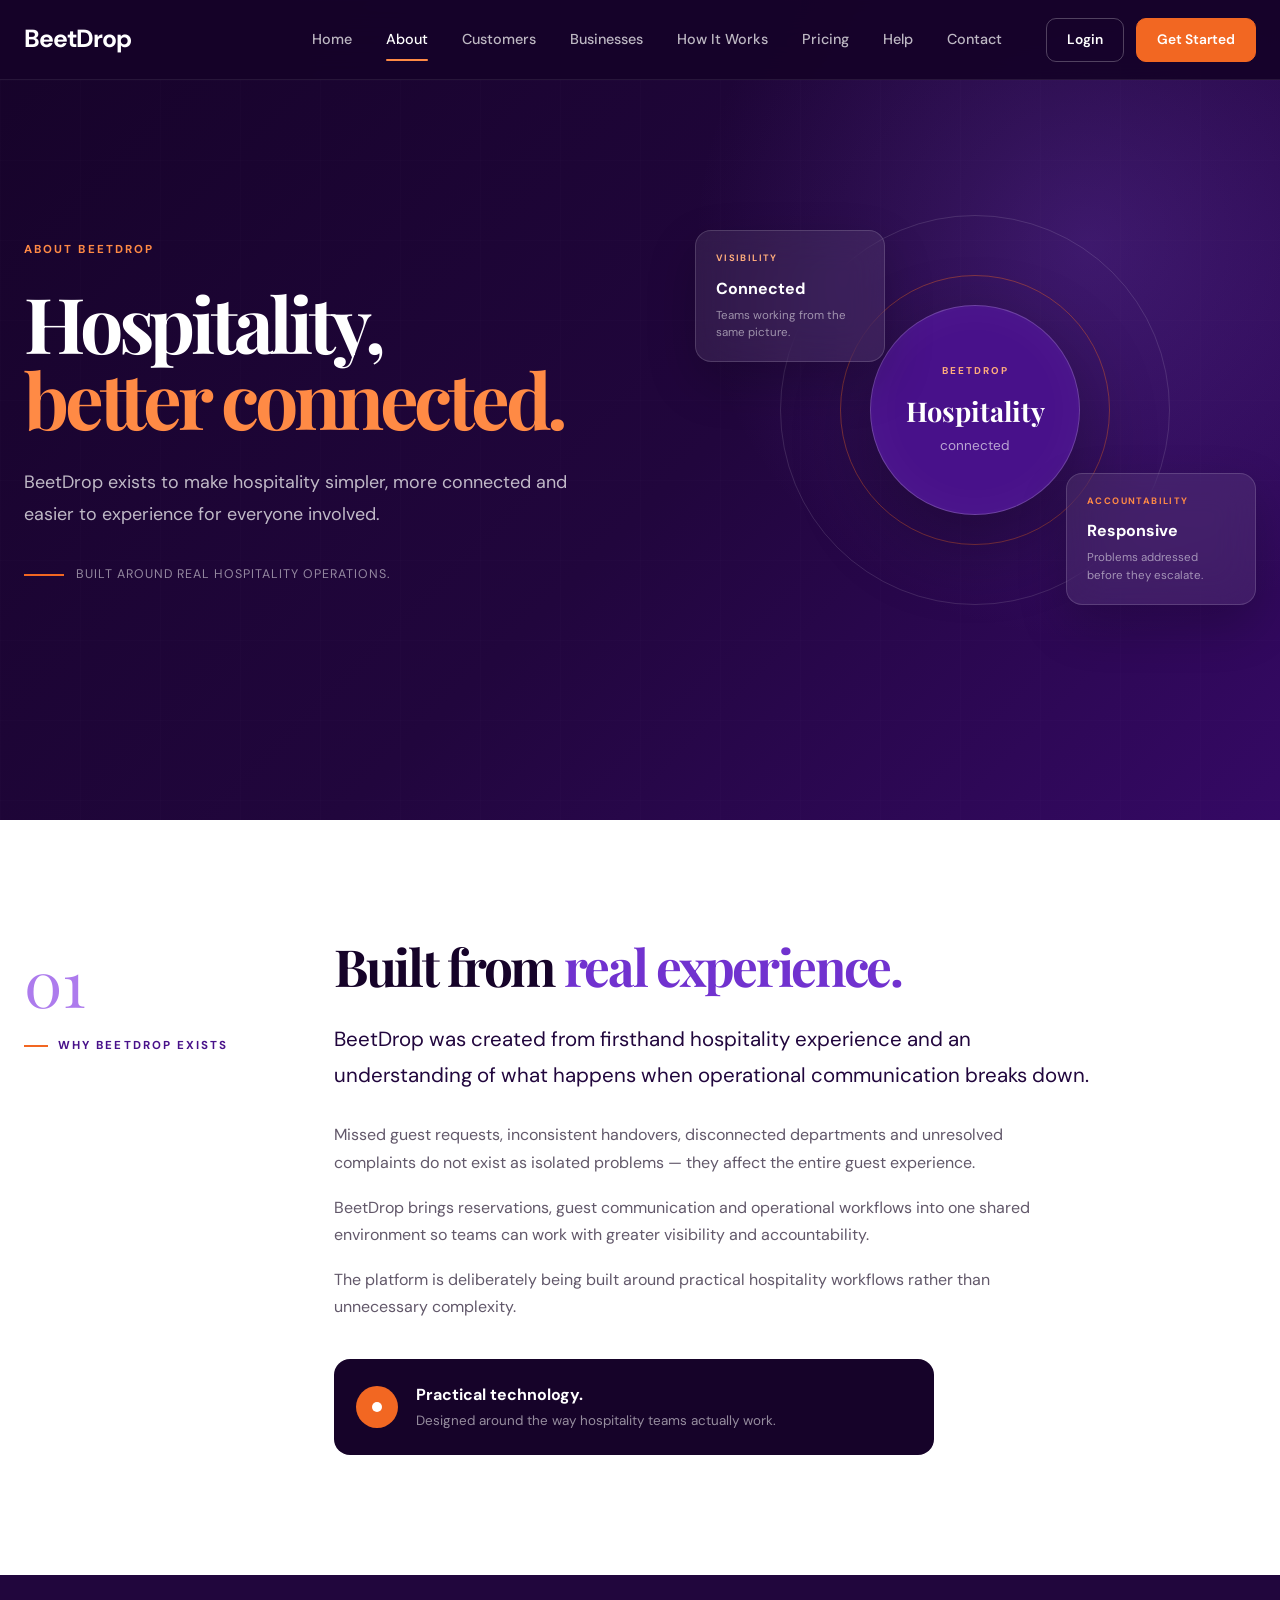
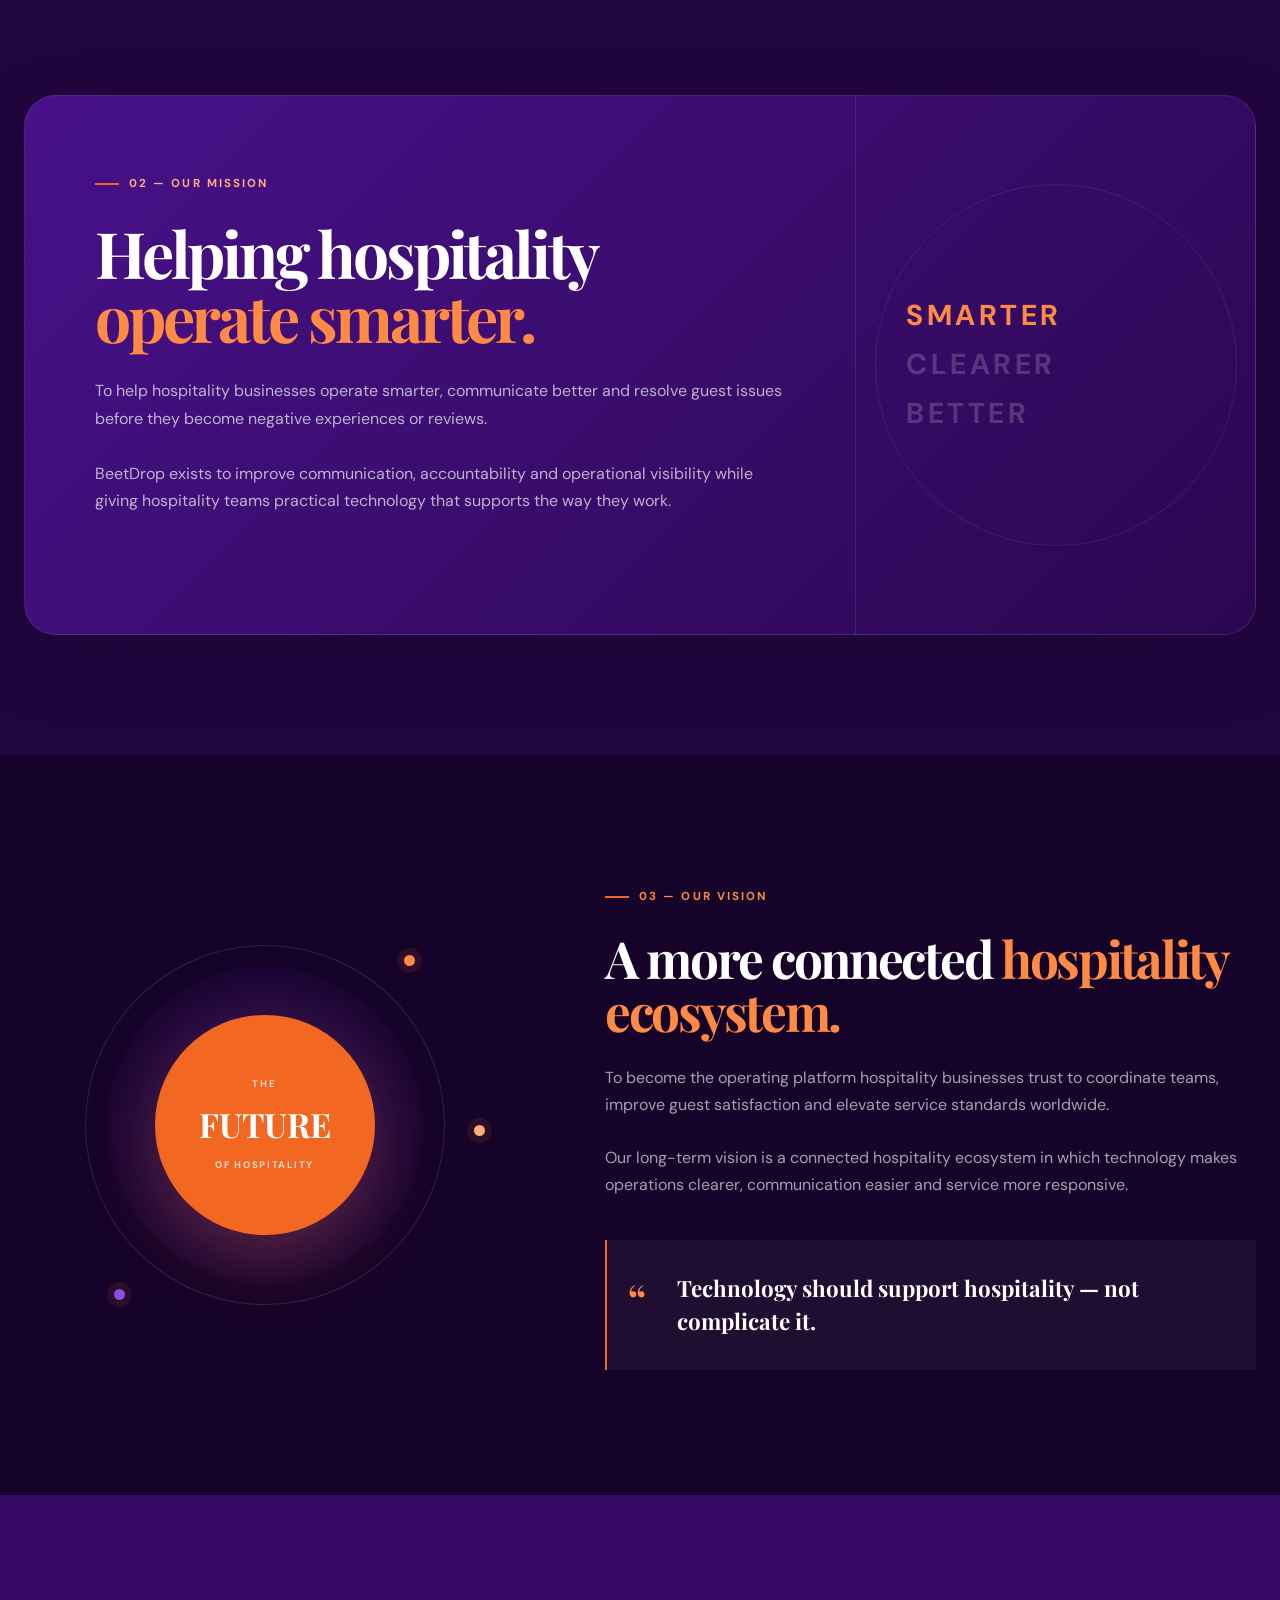
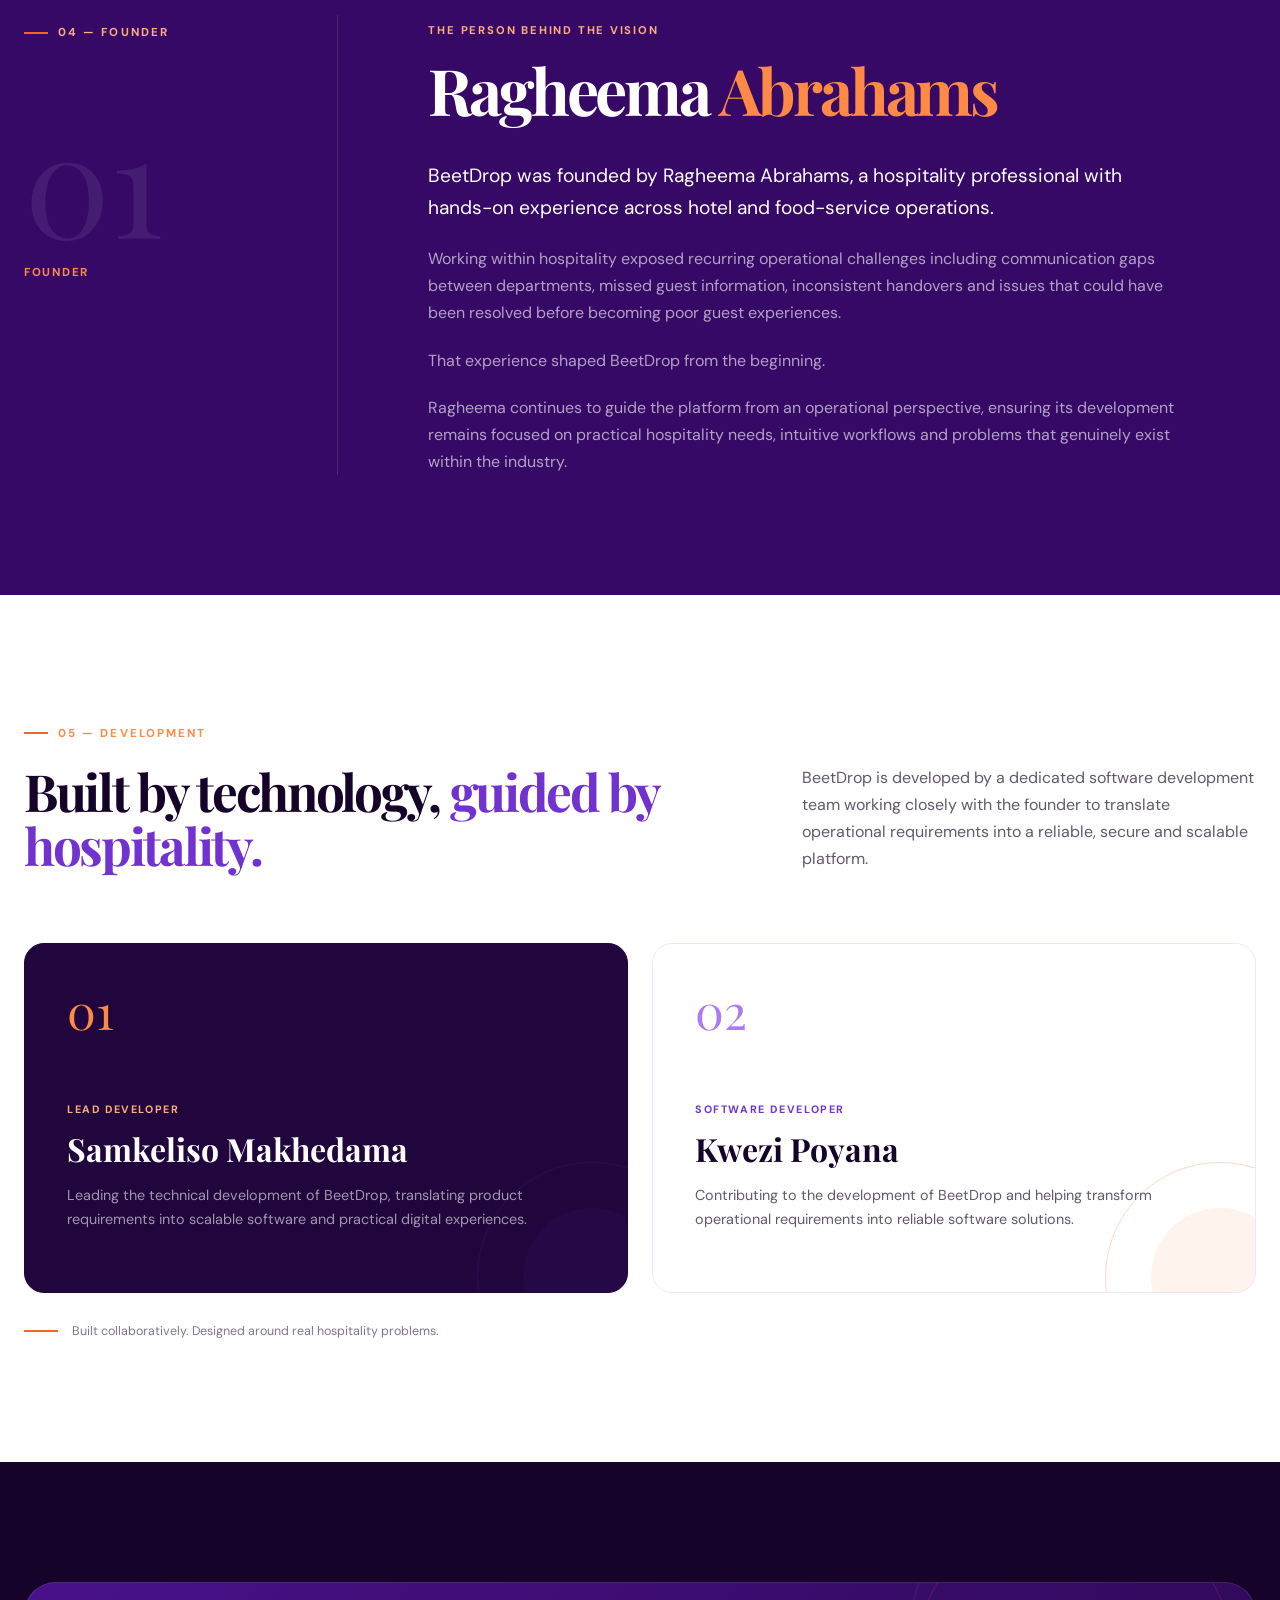
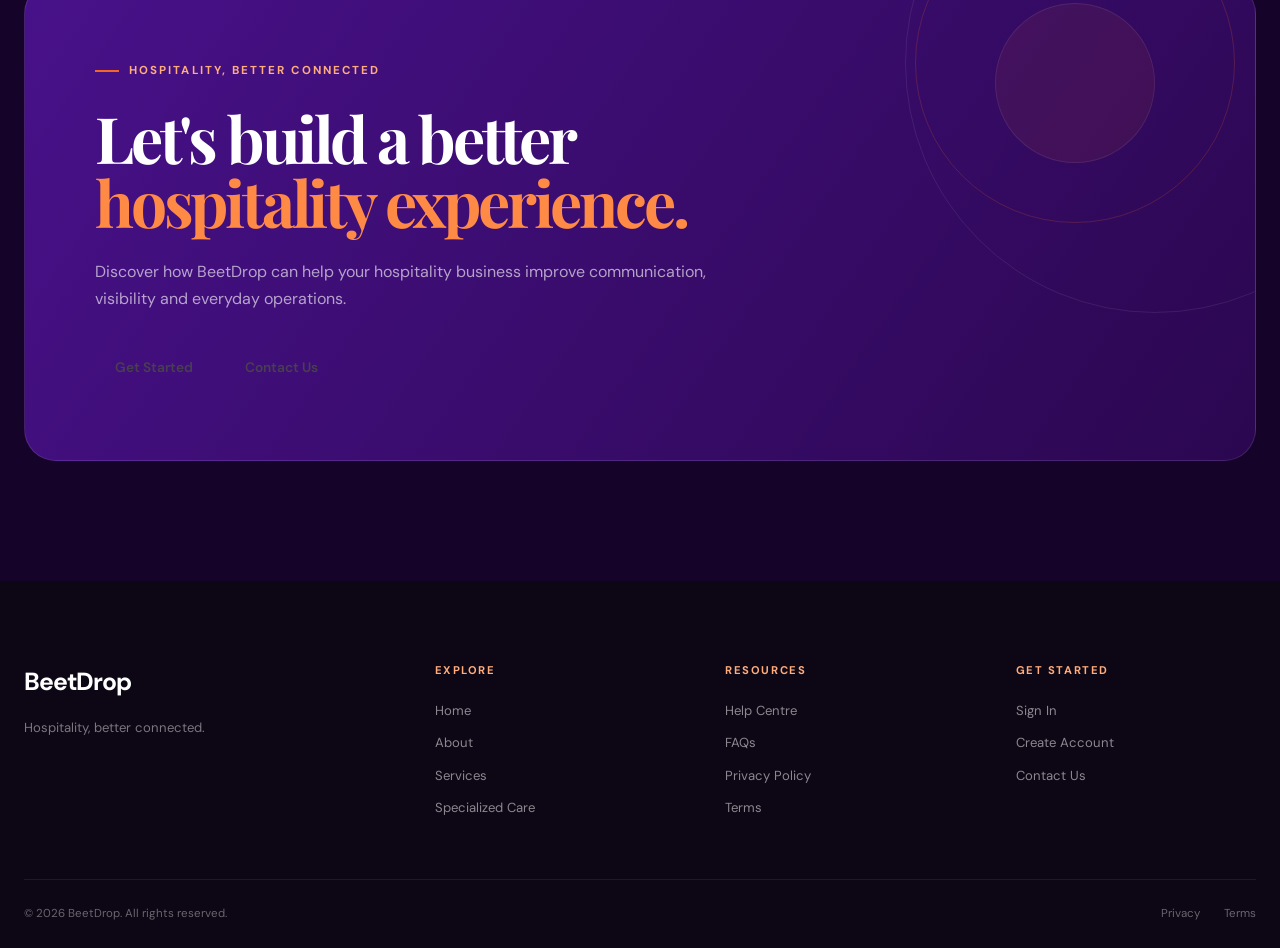
==== commit e9e07ae5: "...." ====
--- a/about.html
+++ b/about.html
@@ -38,26 +38,53 @@
                 <span></span>
             </button>
 
-            <nav class="main-navigation" id="mainNavigation">
-
-                <a href="index.html" class="nav-link">Home</a>
-
-                <a href="about.html" class="nav-link active">About</a>
-
-                <a href="services.html" class="nav-link">Services</a>
-
-                <a href="specialized-care.html" class="nav-link">
-                    Specialized Care
-                </a>
-
-                <a href="contact.html" class="nav-link">Contact</a>
-
-                <div class="nav-actions">
-                    <a href="#" class="btn btn-outline">Sign In</a>
-                    <a href="#" class="btn btn-primary">Get Started</a>
-                </div>
-
-            </nav>
+                        <nav class="main-navigation" id="mainNavigation">
+                        
+                            <a href="index.html" class="nav-link">
+                                Home
+                            </a>
+                        
+                            <a href="about.html" class="nav-link active">
+                                About
+                            </a>
+                        
+                            <a href="customers.html" class="nav-link">
+                                Customers
+                            </a>
+                        
+                            <a href="businesses.html" class="nav-link">
+                                Businesses
+                            </a>
+                        
+                            <a href="how-it-works.html" class="nav-link">
+                                How It Works
+                            </a>
+                        
+                            <a href="pricing.html" class="nav-link">
+                                Pricing
+                            </a>
+                        
+                            <a href="help.html" class="nav-link">
+                                Help
+                            </a>
+                        
+                            <a href="contact.html" class="nav-link">
+                                Contact
+                            </a>
+                        
+                            <div class="nav-actions">
+                        
+                                <a href="#" class="btn btn-outline">
+                                    Login
+                                </a>
+                        
+                                <a href="#" class="btn btn-primary">
+                                    Get Started
+                                </a>
+                        
+                            </div>
+                        
+                        </nav>
 
         </div>
     </header>
@@ -722,10 +749,7 @@
         </div>
 
     </footer>
-
-
     <script src="js/main.js"></script>
-
 </body>
 
 </html>
--- a/css/about.css
+++ b/css/about.css
@@ -95,14 +95,22 @@
 
 /* =========================================================
    HEADER
+   Same navigation behaviour as index.html
 ========================================================= */
 
 .site-header {
-    position: relative;
-    z-index: 100;
+    position: fixed;
+    top: 0;
+    left: 0;
+    width: 100%;
     height: var(--header-height);
-    background: rgba(22, 3, 41, 0.97);
+    z-index: 1000;
+
+    background: rgba(22, 3, 41, 0.94);
     border-bottom: 1px solid rgba(255, 255, 255, 0.08);
+
+    backdrop-filter: blur(18px);
+    -webkit-backdrop-filter: blur(18px);
 }
 
 .nav-container {
@@ -124,6 +132,11 @@
     color: var(--white);
 }
 
+
+/* =========================================================
+   DESKTOP NAVIGATION
+========================================================= */
+
 .main-navigation {
     display: flex;
     align-items: center;
@@ -132,10 +145,14 @@
 
 .nav-link {
     position: relative;
+
     color: rgba(255, 255, 255, 0.72);
+
     font-size: 0.9rem;
     font-weight: 500;
-    transition: color 0.25s ease;
+
+    transition:
+        color 0.25s ease;
 }
 
 .nav-link:hover,
@@ -145,12 +162,17 @@
 
 .nav-link.active::after {
     content: "";
+
     position: absolute;
     left: 0;
     right: 0;
     bottom: -9px;
+
     height: 2px;
+
     background: var(--orange-400);
+
+    border-radius: 999px;
 }
 
 .nav-actions {
@@ -169,11 +191,15 @@
     display: inline-flex;
     align-items: center;
     justify-content: center;
+
     min-height: 44px;
     padding: 0 20px;
+
     border-radius: 10px;
+
     font-size: 0.86rem;
     font-weight: 600;
+
     transition:
         transform 0.25s ease,
         background 0.25s ease,
@@ -191,8 +217,8 @@
 }
 
 .btn-outline:hover {
+    color: var(--orange-300);
     border-color: var(--orange-400);
-    color: var(--orange-300);
 }
 
 .btn-primary {
@@ -206,52 +232,63 @@
     border-color: var(--orange-600);
 }
 
-.btn-light {
-    color: var(--purple-900);
-    background: var(--white);
-}
-
-.btn-light:hover {
-    background: var(--orange-100);
-    color: var(--purple-900);
-}
-
-.btn-outline-light {
-    color: var(--white);
-    border: 1px solid rgba(255, 255, 255, 0.35);
-}
-
-.btn-outline-light:hover {
-    border-color: var(--orange-400);
-    color: var(--orange-300);
-}
-
-.btn-large {
-    min-height: 52px;
-    padding-inline: 26px;
-}
-
 
 /* =========================================================
-   MOBILE MENU
+   MOBILE MENU TOGGLE
+   MATCH INDEX PAGE
 ========================================================= */
 
 .mobile-menu-toggle {
     display: none;
-    width: 42px;
-    height: 42px;
+
+    width: 44px;
+    height: 44px;
+
+    padding: 0;
+
     border: 0;
+    outline: none;
+
     background: transparent;
+
     cursor: pointer;
+
+    align-items: center;
+    justify-content: center;
+
+    flex-direction: column;
+
+    gap: 5px;
 }
 
 .mobile-menu-toggle span {
     display: block;
+
     width: 24px;
     height: 2px;
-    margin: 5px auto;
+
     background: var(--white);
-    transition: 0.25s ease;
+
+    border-radius: 2px;
+
+    transition:
+        transform 0.25s ease,
+        opacity 0.25s ease;
+}
+
+
+/* Hamburger → X */
+
+.mobile-menu-toggle.active span:nth-child(1) {
+    transform: translateY(7px) rotate(45deg);
+}
+
+.mobile-menu-toggle.active span:nth-child(2) {
+    opacity: 0;
+}
+
+.mobile-menu-toggle.active span:nth-child(3) {
+    transform: translateY(-7px) rotate(-45deg);
 }
 
 
@@ -1323,26 +1360,41 @@
     }
 
 
-    /* Header */
+    /* =====================================================
+       MOBILE HEADER
+    ===================================================== */
 
     .mobile-menu-toggle {
-        display: block;
+        display: flex;
     }
 
     .main-navigation {
-        position: absolute;
+        position: fixed;
+
         top: var(--header-height);
         left: 16px;
         right: 16px;
+
         display: none;
+
         flex-direction: column;
         align-items: stretch;
+
         gap: 0;
-        padding: 15px;
-        background: var(--purple-900);
+
+        padding: 14px;
+
+        background: rgba(33, 6, 61, 0.98);
+
         border: 1px solid rgba(255, 255, 255, 0.1);
+
         border-radius: 14px;
-        box-shadow: var(--shadow-purple);
+
+        box-shadow:
+            0 25px 60px rgba(0, 0, 0, 0.3);
+
+        backdrop-filter: blur(18px);
+        -webkit-backdrop-filter: blur(18px);
     }
 
     .main-navigation.open {
@@ -1359,7 +1411,12 @@
 
     .nav-actions {
         flex-direction: column;
+
+        width: 100%;
+
         margin: 8px 0 0;
+
+        gap: 10px;
     }
 
     .nav-actions .btn {
@@ -1367,7 +1424,9 @@
     }
 
 
-    /* Hero */
+    /* =====================================================
+       HERO
+    ===================================================== */
 
     .about-hero {
         min-height: auto;
@@ -1375,7 +1434,8 @@
 
     .about-hero-container {
         min-height: auto;
-        padding-top: 75px;
+
+        padding-top: 145px;
         padding-bottom: 70px;
     }
 
@@ -1426,7 +1486,9 @@
     }
 
 
-    /* Story */
+    /* =====================================================
+       STORY
+    ===================================================== */
 
     .story-content h2,
     .vision-content h2,
@@ -1439,7 +1501,9 @@
     }
 
 
-    /* Mission */
+    /* =====================================================
+       MISSION
+    ===================================================== */
 
     .mission-content {
         padding: 42px 28px;
@@ -1458,7 +1522,9 @@
     }
 
 
-    /* Vision */
+    /* =====================================================
+       VISION
+    ===================================================== */
 
     .vision-visual {
         min-height: 320px;
@@ -1489,14 +1555,18 @@
     }
 
 
-    /* Founder */
+    /* =====================================================
+       FOUNDER
+    ===================================================== */
 
     .founder-heading h2 {
         font-size: 3.1rem;
     }
 
 
-    /* Development */
+    /* =====================================================
+       DEVELOPMENT
+    ===================================================== */
 
     .development-team {
         grid-template-columns: 1fr;
@@ -1513,7 +1583,9 @@
     }
 
 
-    /* CTA */
+    /* =====================================================
+       CTA
+    ===================================================== */
 
     .final-cta-box {
         padding: 45px 28px;
@@ -1524,7 +1596,9 @@
     }
 
 
-    /* Footer */
+    /* =====================================================
+       FOOTER
+    ===================================================== */
 
     .footer-main {
         grid-template-columns: 1fr 1fr;
@@ -1545,7 +1619,6 @@
         align-items: flex-start;
         gap: 15px;
     }
-
 }
 
 
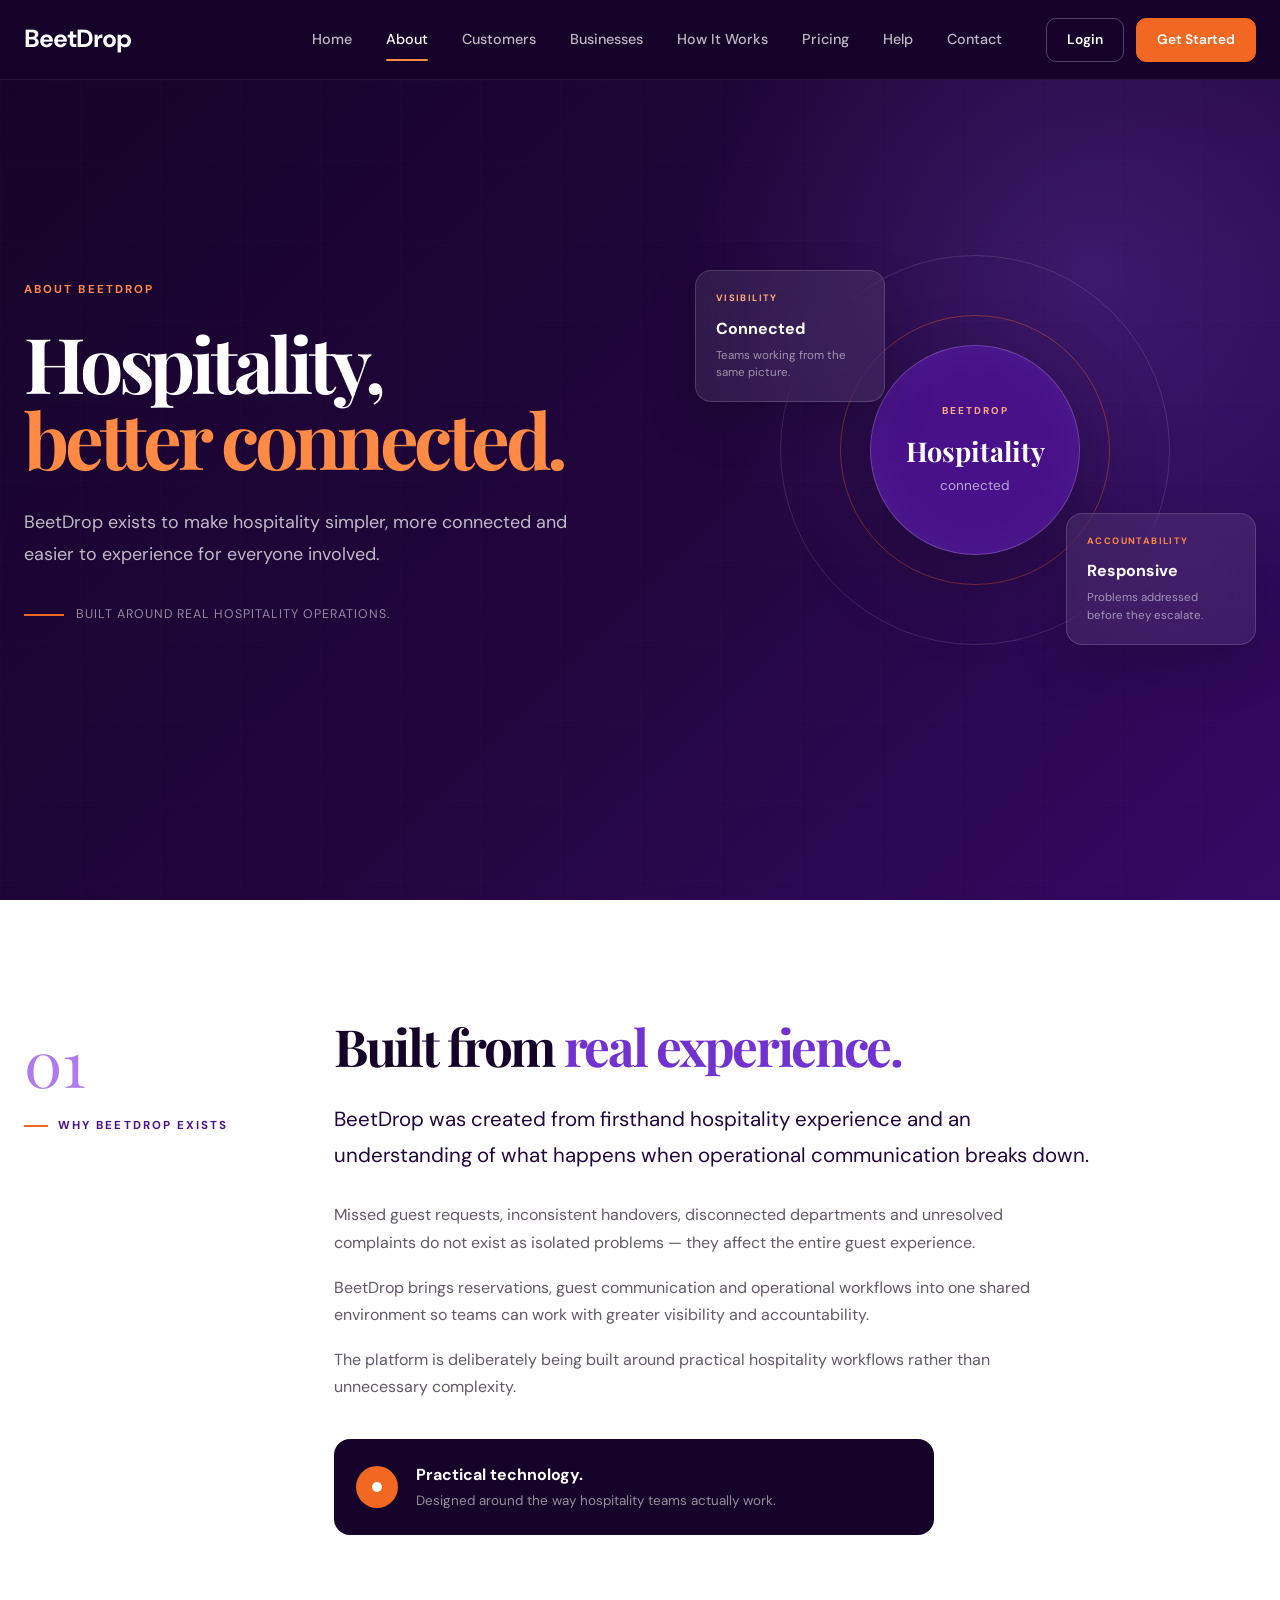
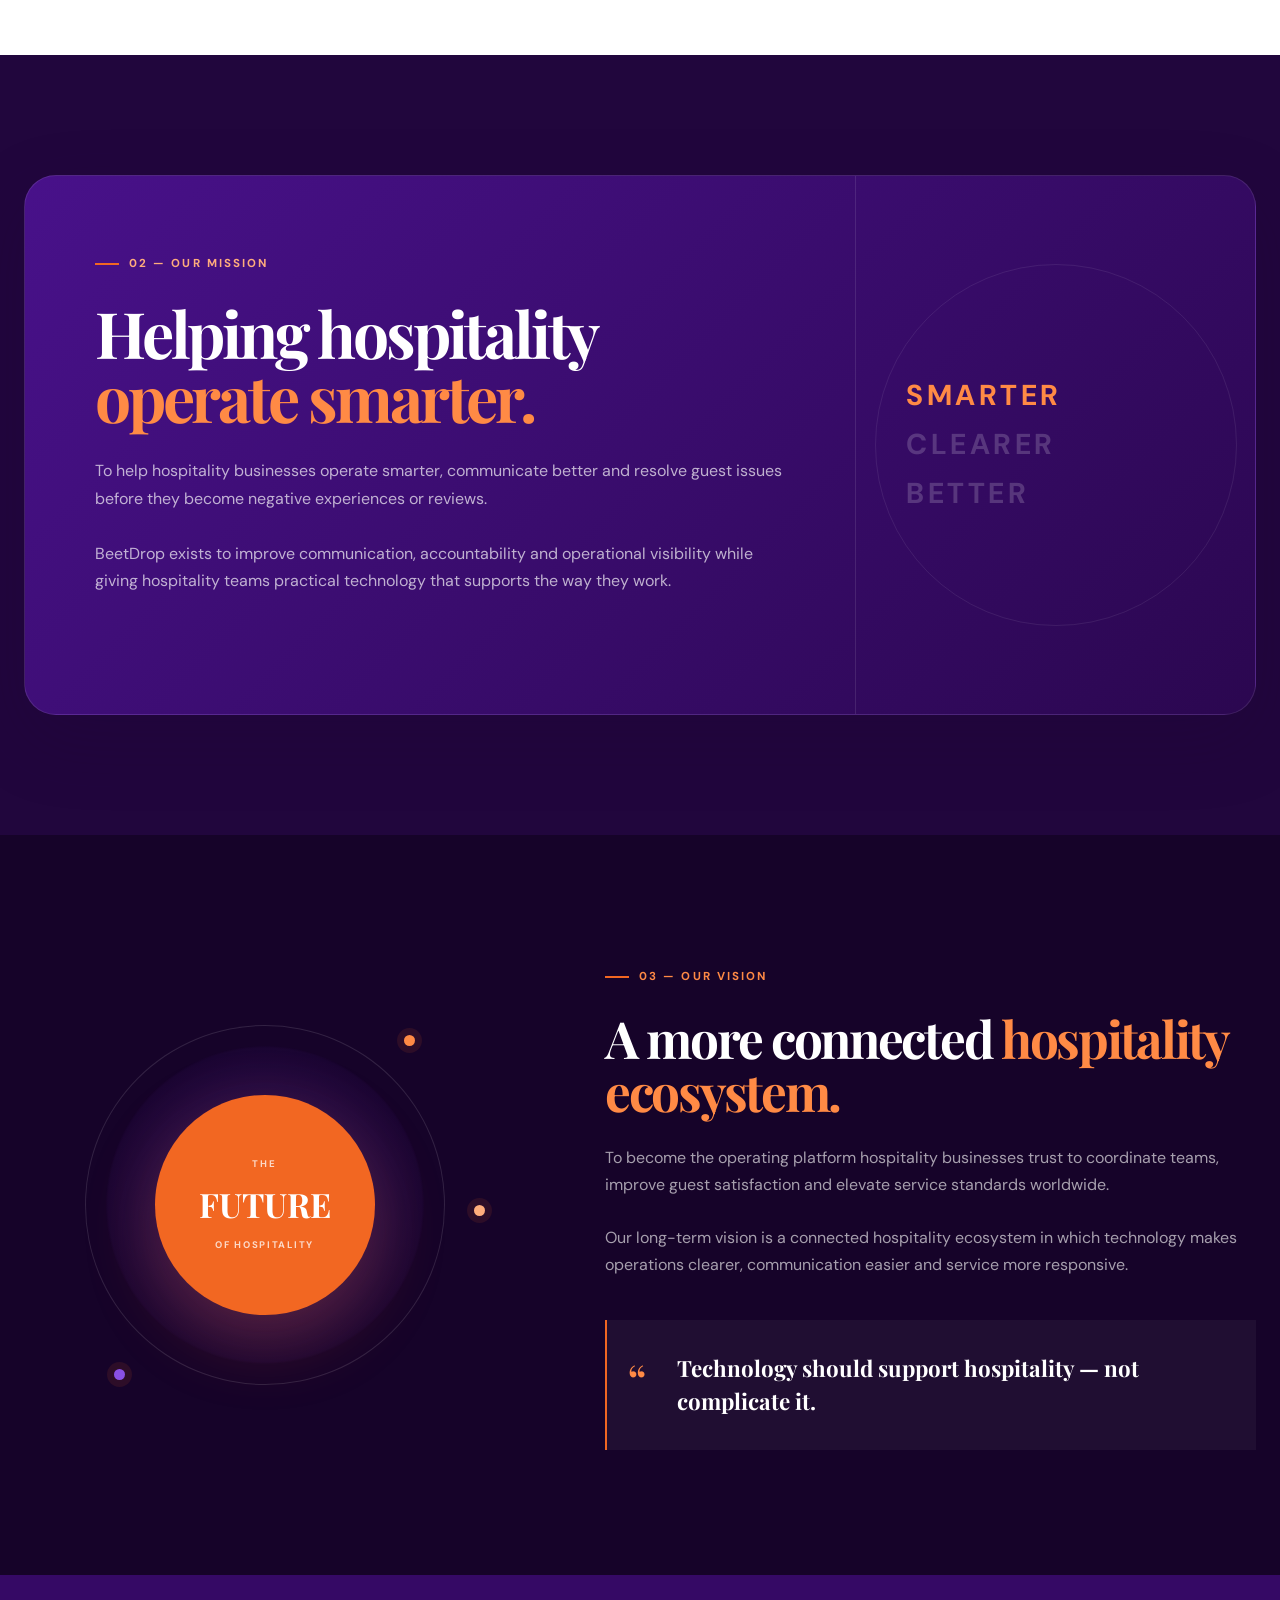
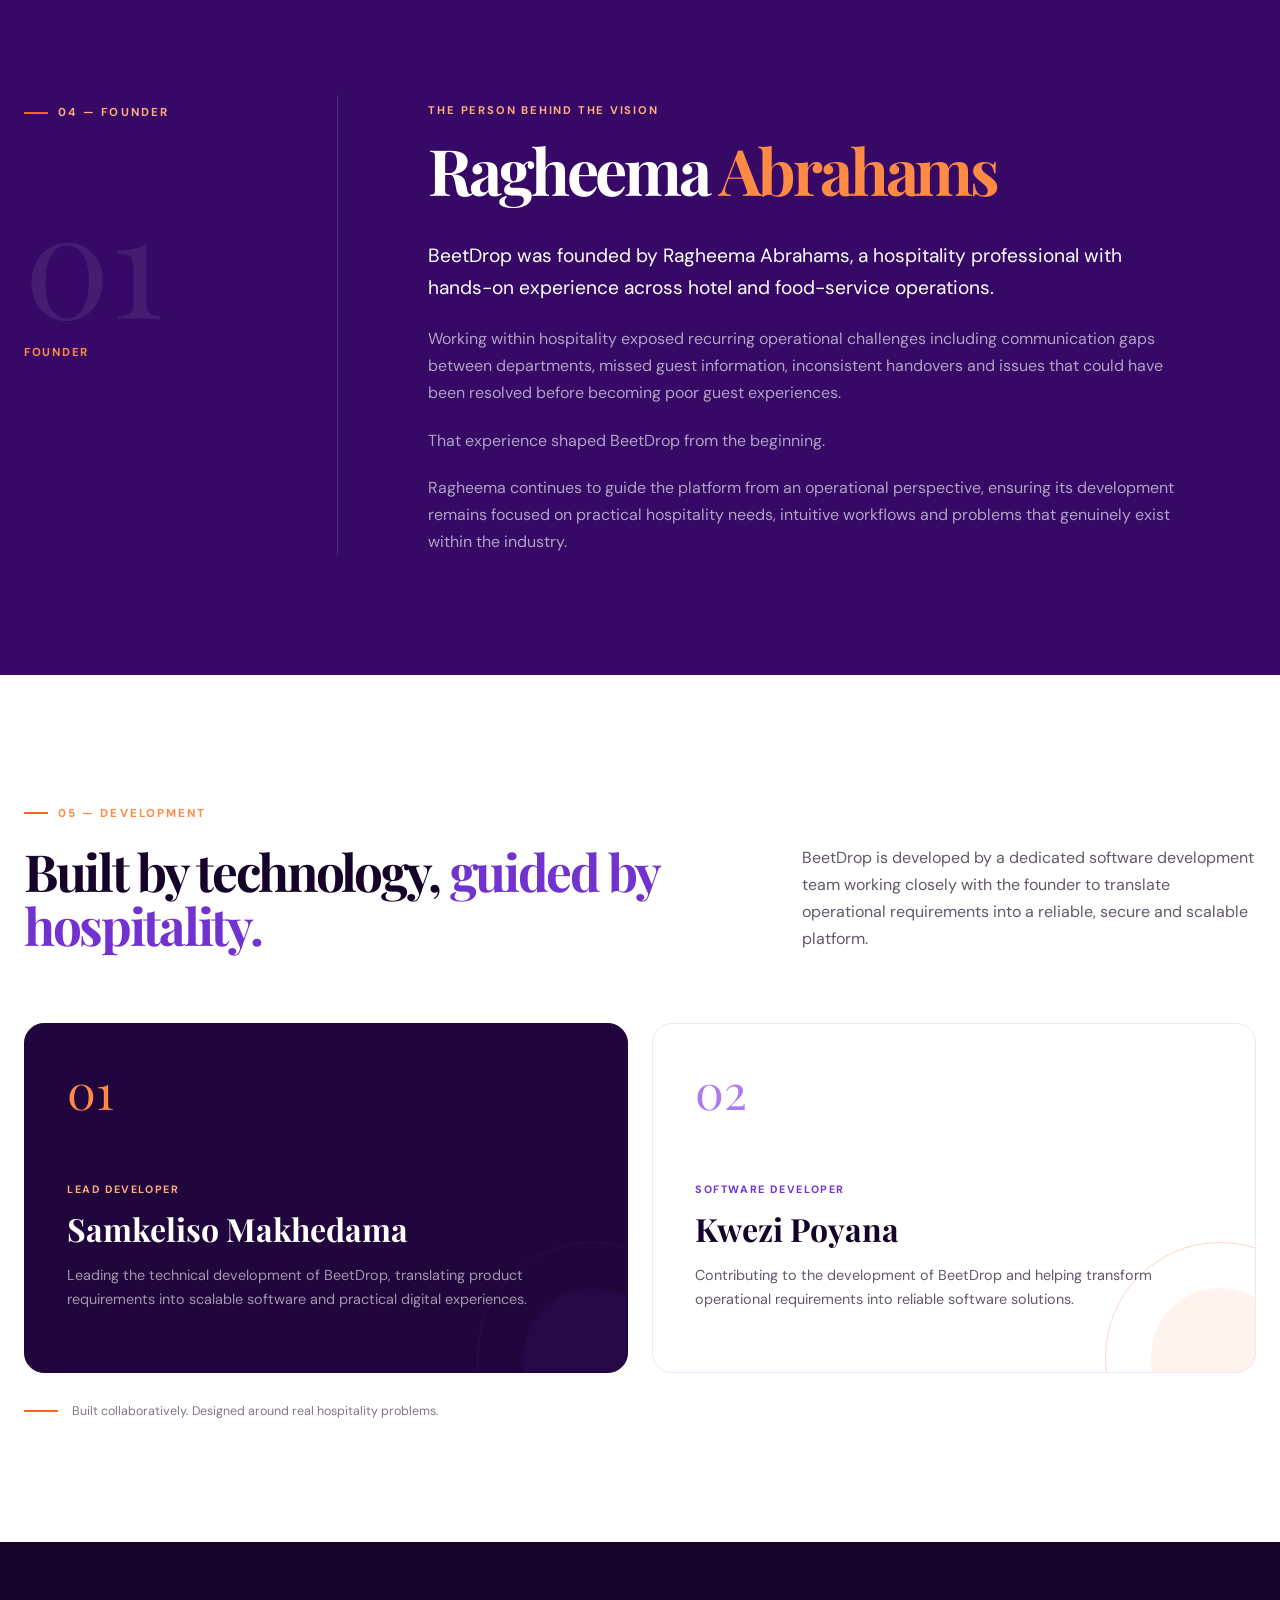
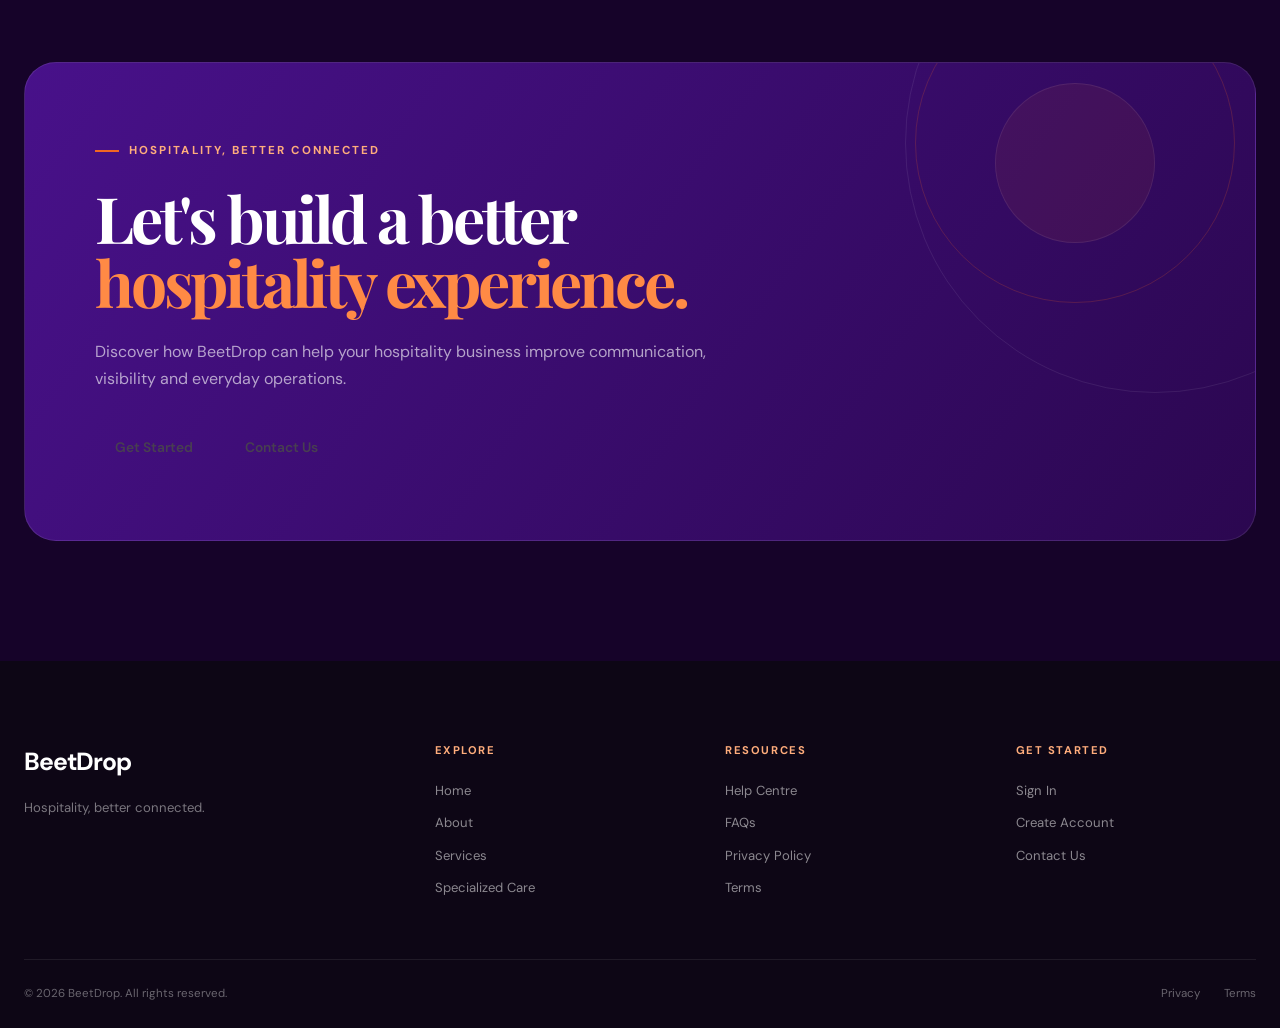
==== commit 918f0961: "....." ====
--- a/about.html
+++ b/about.html
@@ -6,8 +6,7 @@
     <meta name="viewport" content="width=device-width, initial-scale=1.0">
 
     <title>About BeetDrop | Hospitality, Better Connected</title>
-    <meta name="description"
-        content="Learn why BeetDrop exists, our mission and vision, and the people building a smarter hospitality operations platform.">
+    <meta name="description" content="Learn why BeetDrop exists, our mission and vision, and the people building a smarter hospitality operations platform.">
 
     <link rel="preconnect" href="https://fonts.googleapis.com">
     <link rel="preconnect" href="https://fonts.gstatic.com" crossorigin>
@@ -38,53 +37,53 @@
                 <span></span>
             </button>
 
-                        <nav class="main-navigation" id="mainNavigation">
-                        
-                            <a href="index.html" class="nav-link">
-                                Home
-                            </a>
-                        
-                            <a href="about.html" class="nav-link active">
-                                About
-                            </a>
-                        
-                            <a href="customers.html" class="nav-link">
-                                Customers
-                            </a>
-                        
-                            <a href="businesses.html" class="nav-link">
-                                Businesses
-                            </a>
-                        
-                            <a href="how-it-works.html" class="nav-link">
-                                How It Works
-                            </a>
-                        
-                            <a href="pricing.html" class="nav-link">
-                                Pricing
-                            </a>
-                        
-                            <a href="help.html" class="nav-link">
-                                Help
-                            </a>
-                        
-                            <a href="contact.html" class="nav-link">
-                                Contact
-                            </a>
-                        
-                            <div class="nav-actions">
-                        
-                                <a href="#" class="btn btn-outline">
-                                    Login
-                                </a>
-                        
-                                <a href="#" class="btn btn-primary">
-                                    Get Started
-                                </a>
-                        
-                            </div>
-                        
-                        </nav>
+            <nav class="main-navigation" id="mainNavigation">
+
+                <a href="index.html" class="nav-link">
+                    Home
+                </a>
+
+                <a href="about.html" class="nav-link active">
+                    About
+                </a>
+
+                <a href="customers.html" class="nav-link">
+                    Customers
+                </a>
+
+                <a href="businesses.html" class="nav-link">
+                    Businesses
+                </a>
+
+                <a href="how-it-works.html" class="nav-link">
+                    How It Works
+                </a>
+
+                <a href="pricing.html" class="nav-link">
+                    Pricing
+                </a>
+
+                <a href="help.html" class="nav-link">
+                    Help
+                </a>
+
+                <a href="contact.html" class="nav-link">
+                    Contact
+                </a>
+
+                <div class="nav-actions">
+
+                    <a href="#" class="btn btn-outline">
+                        Login
+                    </a>
+
+                    <a href="#" class="btn btn-primary">
+                        Get Started
+                    </a>
+
+                </div>
+
+            </nav>
 
         </div>
     </header>
--- a/css/about.css
+++ b/css/about.css
@@ -15,16 +15,13 @@
     --purple-300: #ad7bed;
     --purple-200: #cfb8f5;
     --purple-100: #eee7fb;
-
     --orange-600: #d95408;
     --orange-500: #f26722;
     --orange-400: #ff8a45;
     --orange-300: #ffad7c;
     --orange-100: #fff0e8;
-
     --white: #ffffff;
     --black: #100914;
-
     --gray-100: #f4f0f7;
     --gray-200: #e5deea;
     --gray-300: #cfc5d6;
@@ -32,22 +29,17 @@
     --gray-500: #817587;
     --gray-600: #62586a;
     --gray-700: #483f51;
-
     --container-width: 1240px;
     --header-height: 80px;
-
     --radius-sm: 12px;
     --radius-md: 20px;
     --radius-lg: 32px;
-
     --shadow-purple: 0 25px 70px rgba(30, 5, 55, 0.22);
 }
-
 
 /* =========================================================
    RESET
 ========================================================= */
-
 * {
     margin: 0;
     padding: 0;
@@ -70,28 +62,23 @@
     max-width: 100%;
     display: block;
 }
-
 a {
     text-decoration: none;
     color: inherit;
 }
-
 button,
 input,
 textarea,
 select {
     font: inherit;
 }
-
 .container {
     width: min(100% - 48px, var(--container-width));
     margin-inline: auto;
 }
-
 .section {
     padding: 120px 0;
 }
-
 
 /* =========================================================
    HEADER
@@ -105,26 +92,21 @@
     width: 100%;
     height: var(--header-height);
     z-index: 1000;
-
     background: rgba(22, 3, 41, 0.94);
     border-bottom: 1px solid rgba(255, 255, 255, 0.08);
-
     backdrop-filter: blur(18px);
     -webkit-backdrop-filter: blur(18px);
 }
-
 .nav-container {
     height: 100%;
     display: flex;
     align-items: center;
     justify-content: space-between;
 }
-
 .brand {
     display: inline-flex;
     align-items: center;
 }
-
 .brand-name {
     font-size: 1.55rem;
     font-weight: 700;
@@ -132,170 +114,125 @@
     color: var(--white);
 }
 
-
 /* =========================================================
    DESKTOP NAVIGATION
 ========================================================= */
-
 .main-navigation {
     display: flex;
     align-items: center;
     gap: 34px;
 }
-
 .nav-link {
     position: relative;
-
     color: rgba(255, 255, 255, 0.72);
-
     font-size: 0.9rem;
     font-weight: 500;
-
     transition:
         color 0.25s ease;
 }
-
 .nav-link:hover,
 .nav-link.active {
     color: var(--white);
 }
-
 .nav-link.active::after {
     content: "";
-
     position: absolute;
     left: 0;
     right: 0;
     bottom: -9px;
-
     height: 2px;
-
     background: var(--orange-400);
-
     border-radius: 999px;
 }
-
 .nav-actions {
     display: flex;
     align-items: center;
     gap: 12px;
     margin-left: 10px;
 }
-
 
 /* =========================================================
    BUTTONS
 ========================================================= */
-
 .btn {
     display: inline-flex;
     align-items: center;
     justify-content: center;
-
     min-height: 44px;
     padding: 0 20px;
-
     border-radius: 10px;
-
     font-size: 0.86rem;
     font-weight: 600;
-
     transition:
         transform 0.25s ease,
         background 0.25s ease,
         border-color 0.25s ease,
         color 0.25s ease;
 }
-
 .btn:hover {
     transform: translateY(-2px);
 }
-
 .btn-outline {
     color: var(--white);
     border: 1px solid rgba(255, 255, 255, 0.25);
 }
-
 .btn-outline:hover {
     color: var(--orange-300);
     border-color: var(--orange-400);
 }
-
 .btn-primary {
     color: var(--white);
     background: var(--orange-500);
     border: 1px solid var(--orange-500);
 }
-
 .btn-primary:hover {
     background: var(--orange-600);
     border-color: var(--orange-600);
 }
-
 
 /* =========================================================
    MOBILE MENU TOGGLE
    MATCH INDEX PAGE
 ========================================================= */
-
 .mobile-menu-toggle {
     display: none;
-
     width: 44px;
     height: 44px;
-
     padding: 0;
-
     border: 0;
     outline: none;
-
     background: transparent;
-
     cursor: pointer;
-
     align-items: center;
     justify-content: center;
-
     flex-direction: column;
-
     gap: 5px;
 }
-
 .mobile-menu-toggle span {
     display: block;
-
     width: 24px;
     height: 2px;
-
     background: var(--white);
-
     border-radius: 2px;
-
     transition:
         transform 0.25s ease,
         opacity 0.25s ease;
 }
 
-
 /* Hamburger → X */
-
 .mobile-menu-toggle.active span:nth-child(1) {
     transform: translateY(7px) rotate(45deg);
 }
-
 .mobile-menu-toggle.active span:nth-child(2) {
     opacity: 0;
 }
-
 .mobile-menu-toggle.active span:nth-child(3) {
     transform: translateY(-7px) rotate(-45deg);
 }
-
 
 /* =========================================================
    EYEBROW / LABELS
 ========================================================= */
-
 .eyebrow,
 .section-label {
     display: inline-flex;
@@ -307,26 +244,22 @@
     letter-spacing: 0.18em;
     text-transform: uppercase;
 }
-
 .section-label::before {
     content: "";
     width: 24px;
     height: 2px;
     background: var(--orange-500);
 }
-
 .section-label.light {
     color: var(--orange-300);
 }
-
 
 /* =========================================================
    ABOUT HERO
 ========================================================= */
-
 .about-hero {
     position: relative;
-    min-height: calc(100vh - var(--header-height));
+    min-height: 100vh;
     display: flex;
     align-items: center;
     overflow: hidden;
